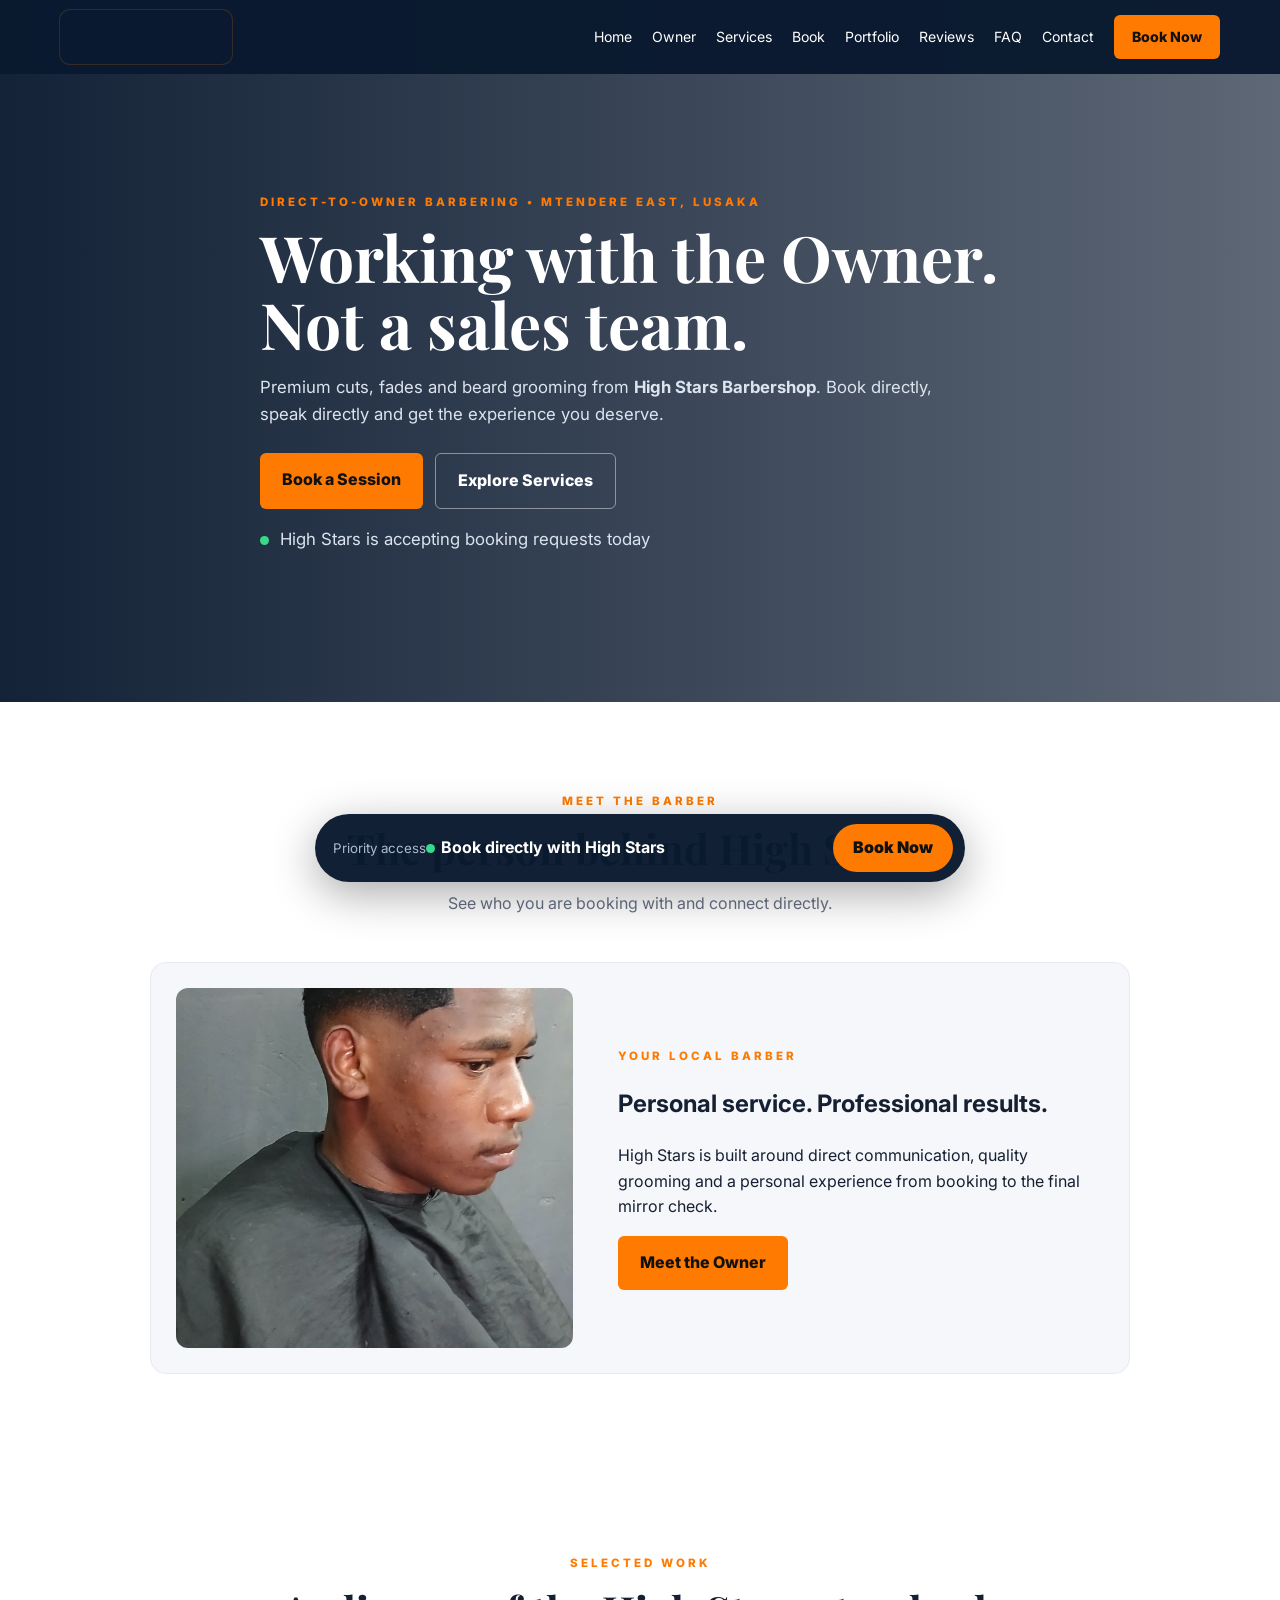
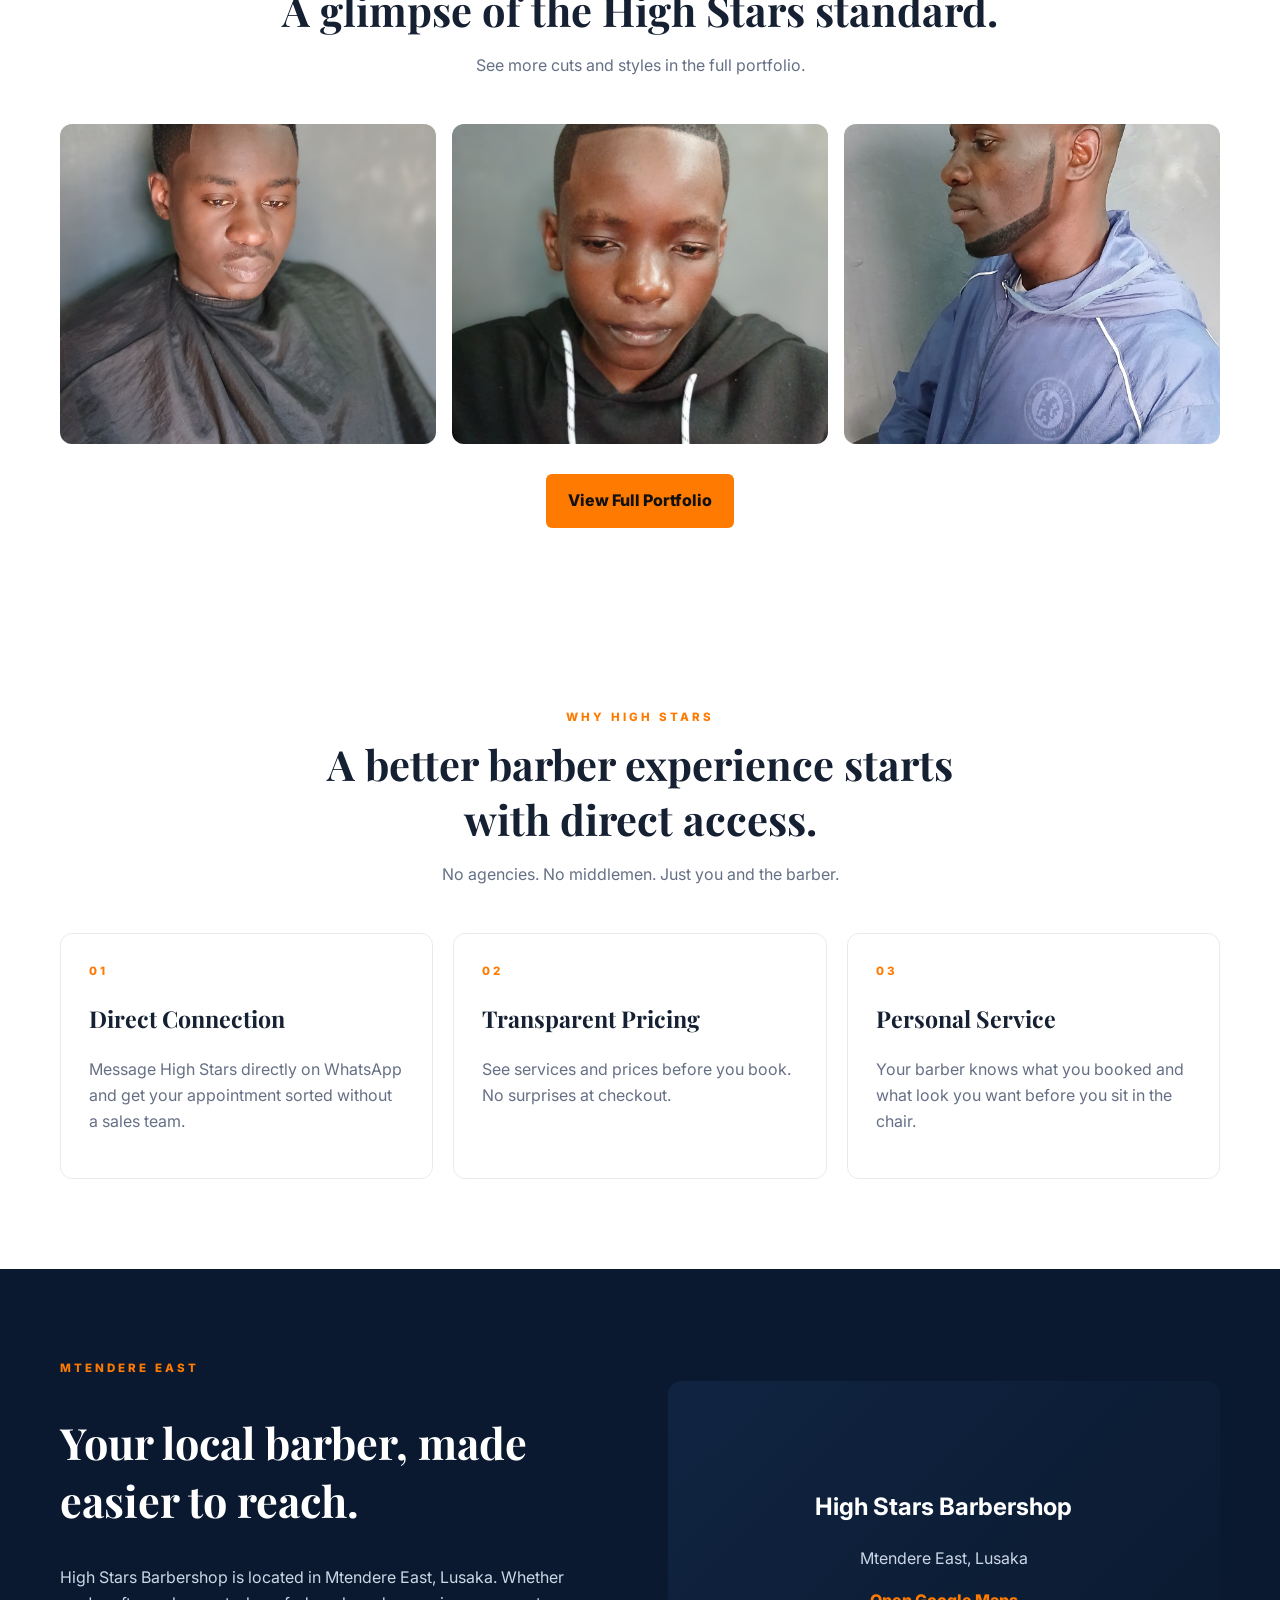
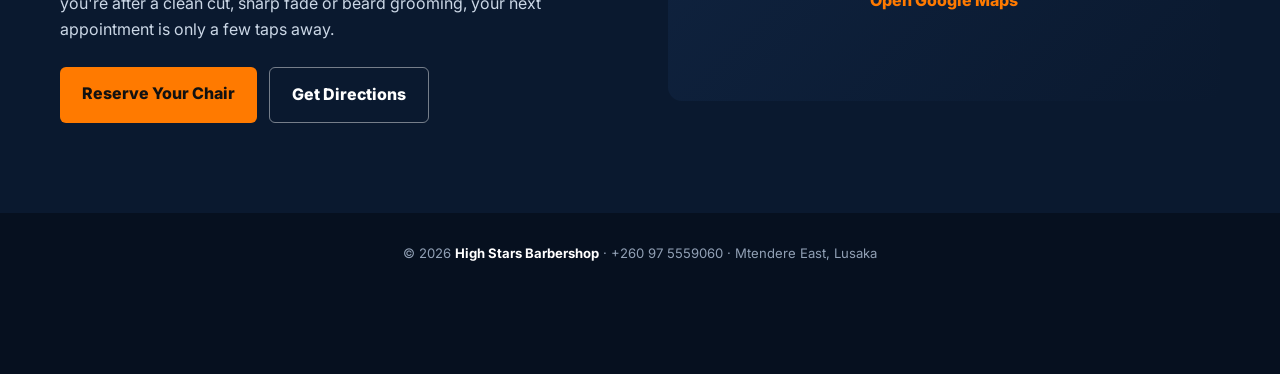
==== index.html @ 6a4a8a3d "Use supplied barber images across home page and remove emojis" ====
<!doctype html><html lang='en'><head><meta charset='utf-8'><meta name='viewport' content='width=device-width,initial-scale=1'><meta name='description' content='High Stars Barbershop in Mtendere East, Lusaka. Direct barber booking.'><title>High Stars Barbershop | Lusaka</title><link rel='stylesheet' href='styles.css'><link href='https://fonts.googleapis.com/css2?family=Inter:wght@400;500;700;800&family=Playfair+Display:wght@600;700&display=swap' rel='stylesheet'></head><body><header class='header'><div class='container nav'><a class='logo' href='index.html'>HIGH STARS <span>BARBERSHOP</span></a><nav class='links' id='nav'><a href='index.html'>Home</a><a href='about.html'>Owner</a><a href='services.html'>Services</a><a href='booking.html'>Book</a><a href='portfolio.html'>Portfolio</a><a href='reviews.html'>Reviews</a><a href='faq.html'>FAQ</a><a href='contact.html'>Contact</a><a class='navbook' href='booking.html'>Book Now</a></nav><button class='menu' type='button' aria-label='Open menu' onclick='nav.classList.toggle("open")'>MENU</button></div></header><main><section class='hero'><div class='container page-title'><div class='eyebrow'>Direct-to-owner barbering • Mtendere East, Lusaka</div><h1>Working with the Owner. Not a sales team.</h1><p>Premium cuts, fades and beard grooming from <strong>High Stars Barbershop</strong>. Book directly, speak directly and get the experience you deserve.</p><div class='actions'><a class='btn primary' href='booking.html'>Book a Session</a><a class='btn secondary' href='services.html'>Explore Services</a></div><p><i class='dot'></i> High Stars is accepting booking requests today</p></div></section><section class='section'><div class='container'><div class='section-head'><div class='eyebrow'>Meet the barber</div><h2>The person behind High Stars.</h2><p>See who you are booking with and connect directly.</p></div><div class='owner-card'><img src='IMG-20260826-WA0076.jpg' alt='High Stars Barbershop work' loading='lazy'><div><div class='eyebrow'>Your local barber</div><h2>Personal service. Professional results.</h2><p>High Stars is built around direct communication, quality grooming and a personal experience from booking to the final mirror check.</p><a class='btn primary' href='about.html'>Meet the Owner</a></div></div></div></section><section class='section'><div class='container'><div class='section-head'><div class='eyebrow'>Selected work</div><h2>A glimpse of the High Stars standard.</h2><p>See more cuts and styles in the full portfolio.</p></div><div class='gallery home-gallery'><div class='work'><img src='IMG-20260826-WA0080.jpg' alt='High Stars portfolio work' loading='lazy'></div><div class='work'><img src='IMG-20260826-WA0082.jpg' alt='High Stars portfolio work' loading='lazy'></div><div class='work'><img src='IMG-20260826-WA0086.jpg' alt='High Stars portfolio work' loading='lazy'></div></div><div style='text-align:center;margin-top:30px'><a class='btn primary' href='portfolio.html'>View Full Portfolio</a></div></div></section><section class='section'><div class='container'><div class='section-head'><div class='eyebrow'>Why High Stars</div><h2>A better barber experience starts with direct access.</h2><p>No agencies. No middlemen. Just you and the barber.</p></div><div class='grid3'><div class='card'><div class='eyebrow'>01</div><h3>Direct Connection</h3><p>Message High Stars directly on WhatsApp and get your appointment sorted without a sales team.</p></div><div class='card'><div class='eyebrow'>02</div><h3>Transparent Pricing</h3><p>See services and prices before you book. No surprises at checkout.</p></div><div class='card'><div class='eyebrow'>03</div><h3>Personal Service</h3><p>Your barber knows what you booked and what look you want before you sit in the chair.</p></div></div></div></section><section class='section dark'><div class='container split'><div><div class='eyebrow'>Mtendere East</div><h2 style="font:700 2.7rem 'Playfair Display',serif">Your local barber, made easier to reach.</h2><p>High Stars Barbershop is located in Mtendere East, Lusaka. Whether you're after a clean cut, sharp fade or beard grooming, your next appointment is only a few taps away.</p><div class='actions'><a class='btn primary' href='booking.html'>Reserve Your Chair</a><a class='btn secondary' href='contact.html'>Get Directions</a></div></div><div class='map'><div><h2>High Stars Barbershop</h2><p>Mtendere East, Lusaka</p><a href='https://maps.app.goo.gl/SeEXaBrpFjFjYUsZ6' target='_blank'>Open Google Maps</a></div></div></div></section></main><footer class='footer'><div class='container'>© 2026 <strong>High Stars Barbershop</strong> · +260 97 5559060 · Mtendere East, Lusaka</div></footer><div class='floating'><div><small>Priority access</small><strong><i class='dot'></i>Book directly with High Stars</strong></div><a class='booknow' href='booking.html'>Book Now</a></div></body></html>
---- styles.css ----
:root{--navy:#0A192F;--navy2:#102441;--orange:#FF7A00;--white:#fff;--soft:#f5f7fa;--text:#162033;--muted:#667085;--line:#e7ebf0}*{box-sizing:border-box}html{scroll-behavior:smooth}body{margin:0;font-family:Inter,Arial,sans-serif;color:var(--text);line-height:1.6;background:#fff}a{text-decoration:none;color:inherit}.container{width:min(1160px,92%);margin:auto}.header{position:fixed;z-index:50;top:0;left:0;right:0;background:rgba(10,25,47,.97);color:#fff}.nav{height:74px;display:flex;align-items:center;justify-content:space-between}.logo{display:block;width:172px;height:54px;font-size:0;line-height:0;letter-spacing:0;background-image:url('https://i.postimg.cc/m1Ttw81L/FB-IMG-1787695279866.jpg');background-repeat:no-repeat;background-position:center;background-size:contain;border-radius:10px;overflow:hidden;filter:saturate(.9) contrast(1.05);box-shadow:0 0 0 1px rgba(255,122,0,.18);transition:.2s}.logo:hover{transform:scale(1.03);box-shadow:0 0 0 1px rgba(255,122,0,.55),0 5px 20px rgba(255,122,0,.12)}.logo span,.eyebrow{color:var(--orange)}.links{display:flex;align-items:center;gap:20px;font-size:.88rem}.links a:hover{color:var(--orange)}.navbook,.primary{background:var(--orange);color:#111;padding:11px 18px;border-radius:6px;font-weight:800}.menu{display:none;background:none;border:0;color:#fff;font:700 .78rem Inter,Arial,sans-serif;letter-spacing:1px;cursor:pointer}.hero{min-height:78vh;padding:130px 0 70px;color:#fff;background:linear-gradient(90deg,rgba(10,25,47,.96),rgba(10,25,47,.66)),url('https://images.unsplash.com/photo-1503951914875-452162b0f3f1?auto=format&fit=crop&w=1900&q=85') center/cover;display:flex;align-items:center}.hero h1{font:700 clamp(2.8rem,6vw,5rem)/1 'Playfair Display',serif;max-width:760px;margin:10px 0}.hero p{max-width:680px;color:#dce4ef;font-size:1.05rem}.eyebrow{text-transform:uppercase;letter-spacing:3px;font-size:.72rem;font-weight:800}.actions{display:flex;gap:12px;flex-wrap:wrap;margin-top:25px}.btn{padding:14px 22px;border-radius:6px;font-weight:800;display:inline-block}.secondary{border:1px solid #ffffff70;color:#fff}.page-title{max-width:760px}.page-title h1{font:700 clamp(2.7rem,5vw,4.5rem)/1.05 'Playfair Display',serif;margin:12px 0}.page-title p{color:#dce4ef;font-size:1.05rem}.hero.compact{min-height:50vh}.section{padding:90px 0}.section-head{text-align:center;max-width:720px;margin:0 auto 45px}.section-head h2{font:700 2.6rem 'Playfair Display',serif;margin:10px 0}.section-head p,.muted{color:var(--muted)}.grid3{display:grid;grid-template-columns:repeat(3,1fr);gap:20px}.card{padding:28px;border:1px solid var(--line);border-radius:12px;background:#fff;transition:.2s}.card:hover{transform:translateY(-5px);box-shadow:0 18px 40px #0a192f12}.card h3{font:700 1.45rem 'Playfair Display',serif}.card p{color:var(--muted)}.price{font-weight:900;font-size:1.2rem}.bookthis{display:inline-block;background:var(--navy);color:#fff;padding:10px 14px;border-radius:5px;font-size:.8rem;font-weight:800}.dark{background:var(--navy);color:#fff}.split{display:grid;grid-template-columns:1fr 1fr;gap:55px;align-items:center}.photo{min-height:420px;border-radius:16px;background:url('https://images.unsplash.com/photo-1585747860715-2ba37e788b70?auto=format&fit=crop&w=900&q=85') center/cover;overflow:hidden}.photo.supplied-owner-photo{background:none;display:flex;align-items:stretch}.photo.supplied-owner-photo img{width:100%;height:100%;min-height:420px;object-fit:cover;border-radius:16px;display:block}.owner-card,.portfolio-feature{display:grid;grid-template-columns:.9fr 1.1fr;gap:45px;align-items:center;max-width:980px;margin:auto}.owner-card{padding:25px;background:var(--soft);border-radius:16px;border:1px solid var(--line)}.owner-card img{width:100%;height:360px;object-fit:cover;border-radius:12px;display:block}.portfolio-feature{margin-bottom:45px;padding:25px;background:var(--soft);border-radius:16px;border:1px solid var(--line)}.portfolio-feature img{width:100%;height:300px;object-fit:cover;border-radius:12px;display:block}.dark p{color:#cbd7e6}.checks{list-style:none;padding:0}.checks li{margin:12px 0}.checks li:before{content:'✓';color:var(--orange);font-weight:900;margin-right:10px}.gallery{display:grid;grid-template-columns:repeat(3,1fr);gap:16px}.work{height:320px;border-radius:12px;overflow:hidden;background:#eef1f5}.work img{width:100%;height:100%;object-fit:cover;display:block;transition:transform .35s ease}.work:hover img{transform:scale(1.04)}.reviews{display:grid;grid-template-columns:repeat(3,1fr);gap:18px}.review{padding:25px;border:1px solid var(--line);border-radius:12px}.stars{color:var(--orange);letter-spacing:3px}.faq{background:var(--soft)}details{background:#fff;border:1px solid var(--line);border-radius:8px;padding:18px 20px;margin:10px 0}summary{cursor:pointer;font-weight:700}details p{color:var(--muted)}.contact-grid{display:grid;grid-template-columns:1fr 1fr;gap:40px}.map{min-height:320px;border-radius:14px;background:linear-gradient(135deg,#102441,#0A192F);display:flex;align-items:center;justify-content:center;text-align:center;color:#fff;padding:30px}.map a{color:var(--orange);font-weight:800}.wa{display:inline-block;background:#18a957;color:#fff;padding:13px 20px;border-radius:6px;font-weight:800}.footer{background:#06101f;color:#91a0b5;text-align:center;padding:30px 0 110px;font-size:.82rem}.footer strong{color:#fff}.floating{position:fixed;z-index:60;bottom:18px;left:50%;transform:translateX(-50%);width:min(650px,92%);background:#0a192ff7;color:#fff;border-radius:50px;padding:10px 12px 10px 18px;display:flex;align-items:center;justify-content:space-between;box-shadow:0 12px 45px #0005}.floating small{color:#aebbd0}.floating .booknow{background:var(--orange);color:#111;padding:11px 20px;border-radius:30px;font-weight:900}.dot{width:9px;height:9px;border-radius:50%;background:#39d98a;display:inline-block;margin-right:6px}@media(max-width:800px){.links{display:none;position:absolute;top:74px;left:0;right:0;background:var(--navy);padding:20px;flex-direction:column}.links.open{display:flex}.menu{display:block}.logo{width:148px;height:50px}.grid3,.reviews,.gallery,.split,.contact-grid,.owner-card,.portfolio-feature{grid-template-columns:1fr}.hero{padding-top:115px}.section{padding:70px 0}.photo{min-height:320px}.photo.supplied-owner-photo img{min-height:320px}.owner-card img{height:300px}.portfolio-feature img{height:280px}.floating{border-radius:14px}.floating small{display:none}}
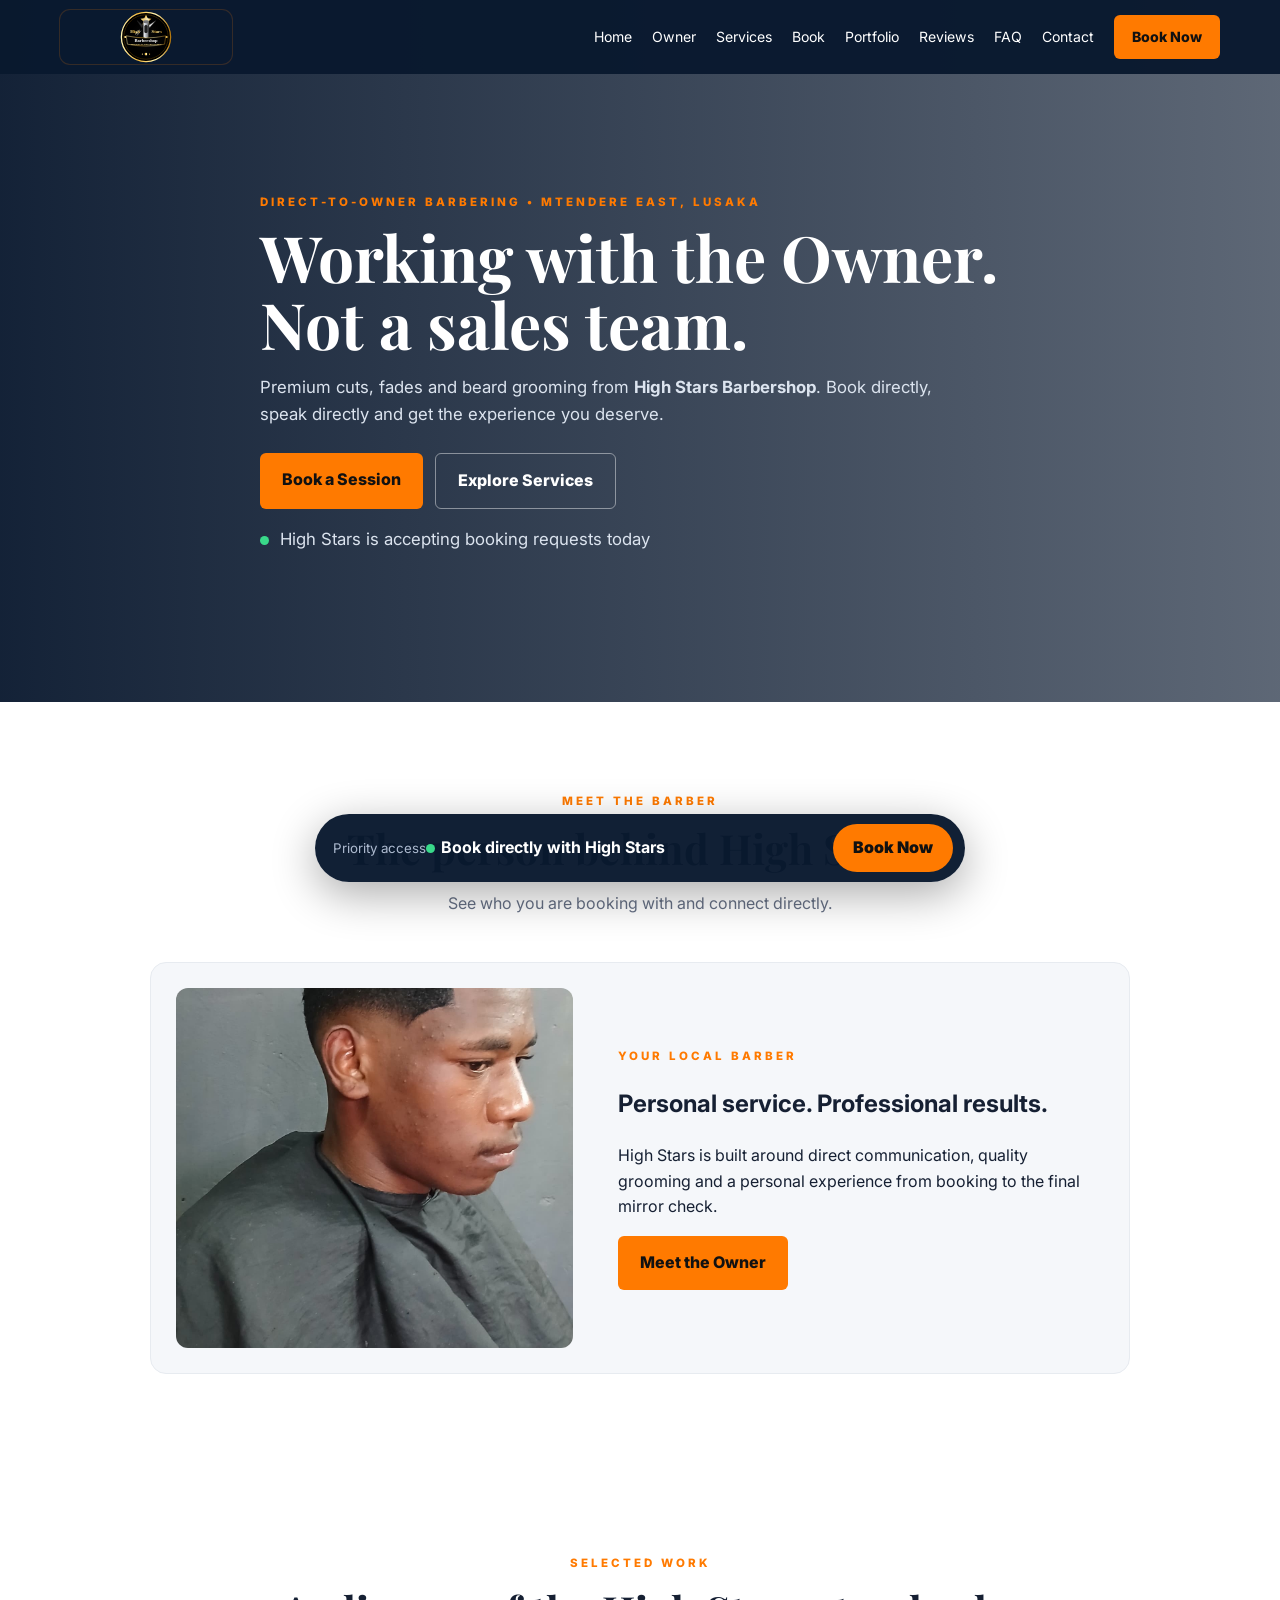
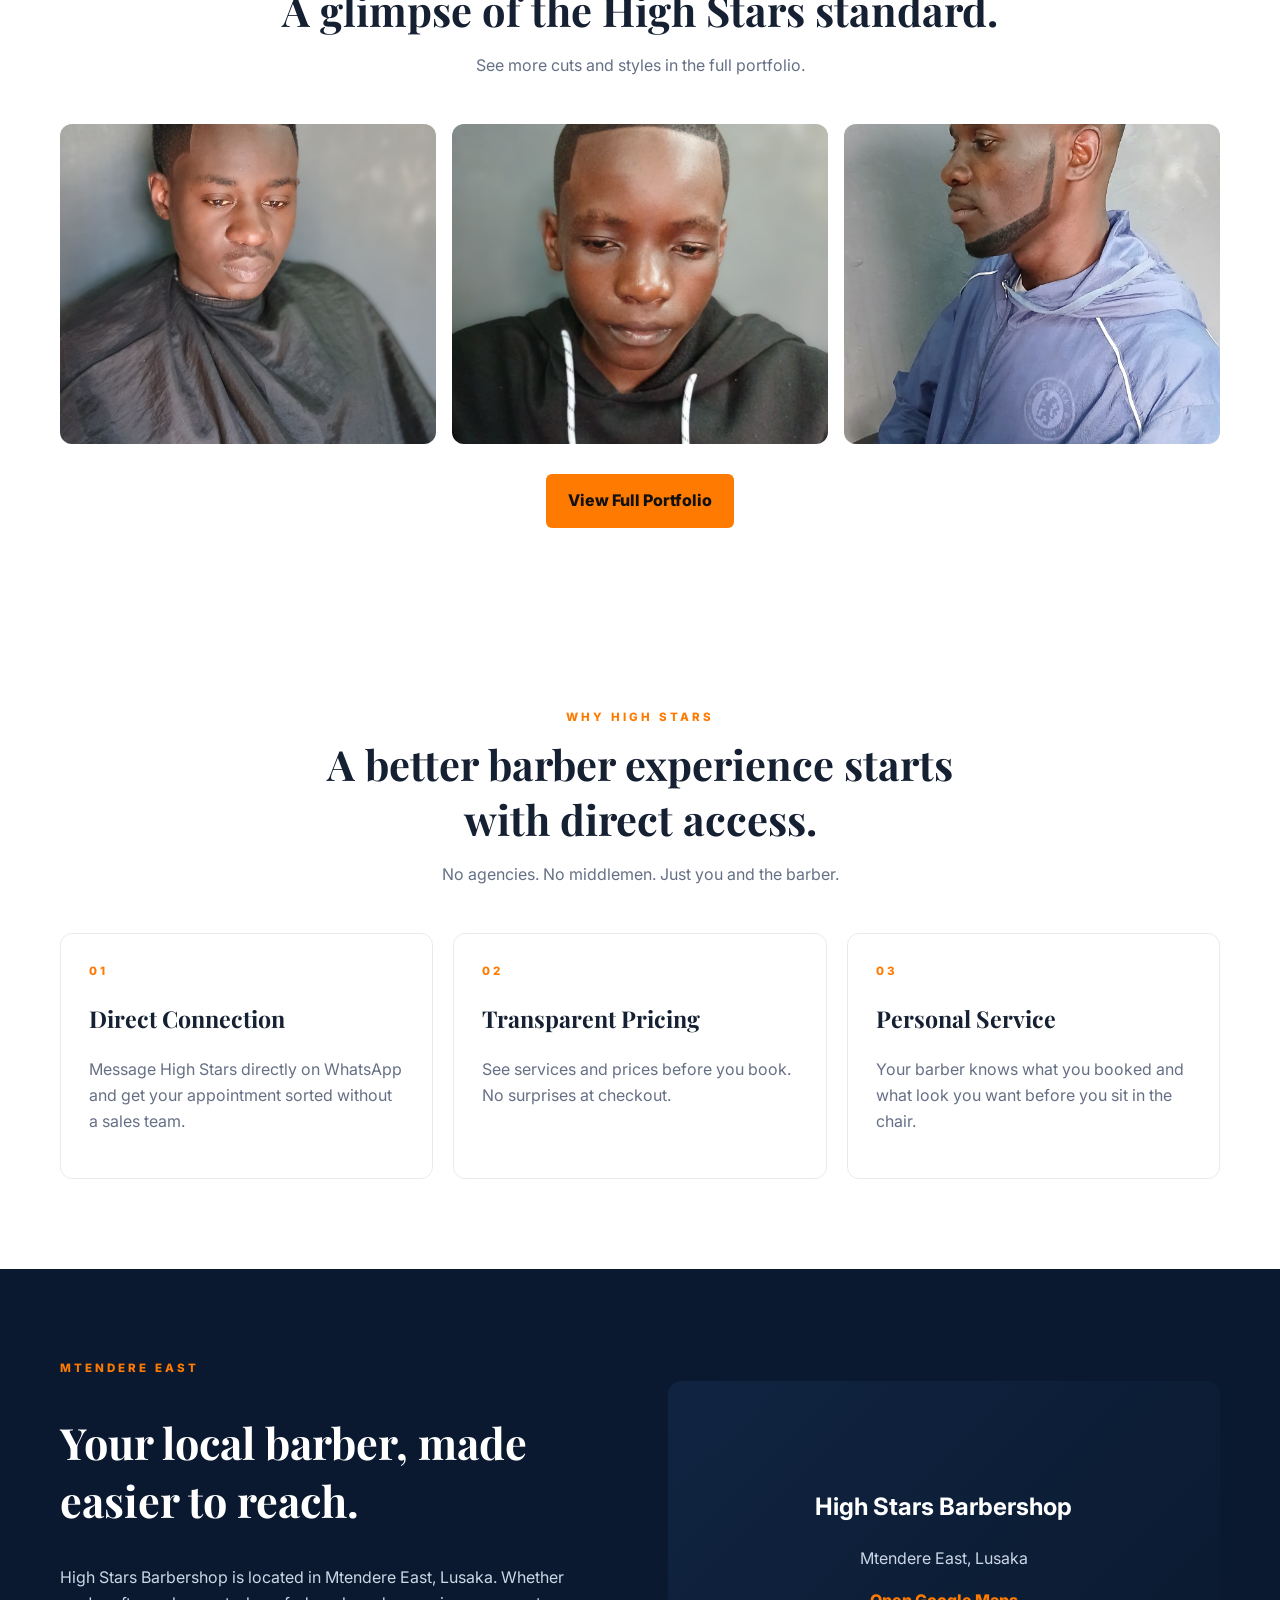
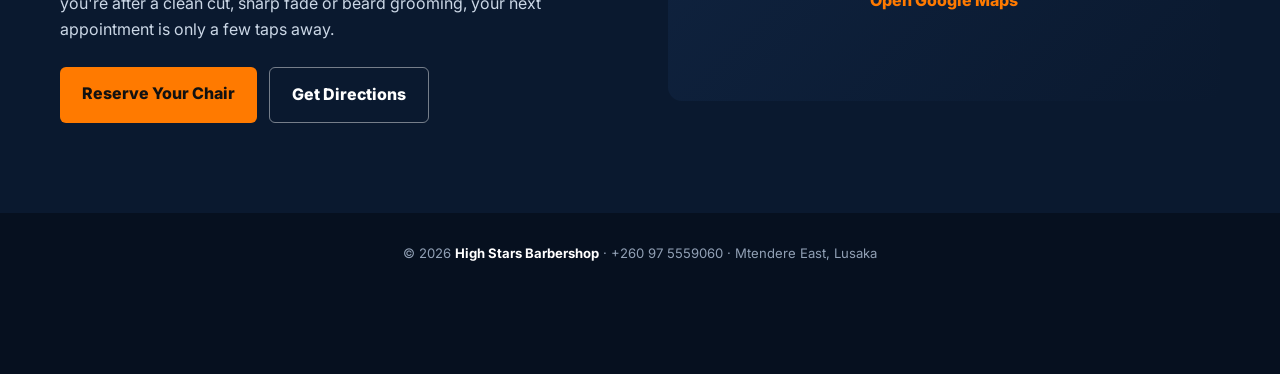
==== commit dfd8a9e8: "Use new High Stars logo and favicon on home page" ====
--- a/index.html
+++ b/index.html
@@ -1 +1 @@
-<!doctype html><html lang='en'><head><meta charset='utf-8'><meta name='viewport' content='width=device-width,initial-scale=1'><meta name='description' content='High Stars Barbershop in Mtendere East, Lusaka. Direct barber booking.'><title>High Stars Barbershop | Lusaka</title><link rel='stylesheet' href='styles.css'><link href='https://fonts.googleapis.com/css2?family=Inter:wght@400;500;700;800&family=Playfair+Display:wght@600;700&display=swap' rel='stylesheet'></head><body><header class='header'><div class='container nav'><a class='logo' href='index.html'>HIGH STARS <span>BARBERSHOP</span></a><nav class='links' id='nav'><a href='index.html'>Home</a><a href='about.html'>Owner</a><a href='services.html'>Services</a><a href='booking.html'>Book</a><a href='portfolio.html'>Portfolio</a><a href='reviews.html'>Reviews</a><a href='faq.html'>FAQ</a><a href='contact.html'>Contact</a><a class='navbook' href='booking.html'>Book Now</a></nav><button class='menu' type='button' aria-label='Open menu' onclick='nav.classList.toggle("open")'>MENU</button></div></header><main><section class='hero'><div class='container page-title'><div class='eyebrow'>Direct-to-owner barbering • Mtendere East, Lusaka</div><h1>Working with the Owner. Not a sales team.</h1><p>Premium cuts, fades and beard grooming from <strong>High Stars Barbershop</strong>. Book directly, speak directly and get the experience you deserve.</p><div class='actions'><a class='btn primary' href='booking.html'>Book a Session</a><a class='btn secondary' href='services.html'>Explore Services</a></div><p><i class='dot'></i> High Stars is accepting booking requests today</p></div></section><section class='section'><div class='container'><div class='section-head'><div class='eyebrow'>Meet the barber</div><h2>The person behind High Stars.</h2><p>See who you are booking with and connect directly.</p></div><div class='owner-card'><img src='IMG-20260826-WA0076.jpg' alt='High Stars Barbershop work' loading='lazy'><div><div class='eyebrow'>Your local barber</div><h2>Personal service. Professional results.</h2><p>High Stars is built around direct communication, quality grooming and a personal experience from booking to the final mirror check.</p><a class='btn primary' href='about.html'>Meet the Owner</a></div></div></div></section><section class='section'><div class='container'><div class='section-head'><div class='eyebrow'>Selected work</div><h2>A glimpse of the High Stars standard.</h2><p>See more cuts and styles in the full portfolio.</p></div><div class='gallery home-gallery'><div class='work'><img src='IMG-20260826-WA0080.jpg' alt='High Stars portfolio work' loading='lazy'></div><div class='work'><img src='IMG-20260826-WA0082.jpg' alt='High Stars portfolio work' loading='lazy'></div><div class='work'><img src='IMG-20260826-WA0086.jpg' alt='High Stars portfolio work' loading='lazy'></div></div><div style='text-align:center;margin-top:30px'><a class='btn primary' href='portfolio.html'>View Full Portfolio</a></div></div></section><section class='section'><div class='container'><div class='section-head'><div class='eyebrow'>Why High Stars</div><h2>A better barber experience starts with direct access.</h2><p>No agencies. No middlemen. Just you and the barber.</p></div><div class='grid3'><div class='card'><div class='eyebrow'>01</div><h3>Direct Connection</h3><p>Message High Stars directly on WhatsApp and get your appointment sorted without a sales team.</p></div><div class='card'><div class='eyebrow'>02</div><h3>Transparent Pricing</h3><p>See services and prices before you book. No surprises at checkout.</p></div><div class='card'><div class='eyebrow'>03</div><h3>Personal Service</h3><p>Your barber knows what you booked and what look you want before you sit in the chair.</p></div></div></div></section><section class='section dark'><div class='container split'><div><div class='eyebrow'>Mtendere East</div><h2 style="font:700 2.7rem 'Playfair Display',serif">Your local barber, made easier to reach.</h2><p>High Stars Barbershop is located in Mtendere East, Lusaka. Whether you're after a clean cut, sharp fade or beard grooming, your next appointment is only a few taps away.</p><div class='actions'><a class='btn primary' href='booking.html'>Reserve Your Chair</a><a class='btn secondary' href='contact.html'>Get Directions</a></div></div><div class='map'><div><h2>High Stars Barbershop</h2><p>Mtendere East, Lusaka</p><a href='https://maps.app.goo.gl/SeEXaBrpFjFjYUsZ6' target='_blank'>Open Google Maps</a></div></div></div></section></main><footer class='footer'><div class='container'>© 2026 <strong>High Stars Barbershop</strong> · +260 97 5559060 · Mtendere East, Lusaka</div></footer><div class='floating'><div><small>Priority access</small><strong><i class='dot'></i>Book directly with High Stars</strong></div><a class='booknow' href='booking.html'>Book Now</a></div></body></html>+<!doctype html><html lang='en'><head><meta charset='utf-8'><meta name='viewport' content='width=device-width,initial-scale=1'><meta name='description' content='High Stars Barbershop in Mtendere East, Lusaka. Direct barber booking.'><link rel='icon' type='image/svg+xml' href='high-stars-logo.svg'><title>High Stars Barbershop | Lusaka</title><link rel='stylesheet' href='styles.css'><link href='https://fonts.googleapis.com/css2?family=Inter:wght@400;500;700;800&family=Playfair+Display:wght@600;700&display=swap' rel='stylesheet'></head><body><header class='header'><div class='container nav'><a class='logo' href='index.html' aria-label='High Stars Barbershop home'></a><nav class='links' id='nav'><a href='index.html'>Home</a><a href='about.html'>Owner</a><a href='services.html'>Services</a><a href='booking.html'>Book</a><a href='portfolio.html'>Portfolio</a><a href='reviews.html'>Reviews</a><a href='faq.html'>FAQ</a><a href='contact.html'>Contact</a><a class='navbook' href='booking.html'>Book Now</a></nav><button class='menu' type='button' aria-label='Open menu' onclick='nav.classList.toggle("open")'>MENU</button></div></header><main><section class='hero'><div class='container page-title'><div class='eyebrow'>Direct-to-owner barbering • Mtendere East, Lusaka</div><h1>Working with the Owner. Not a sales team.</h1><p>Premium cuts, fades and beard grooming from <strong>High Stars Barbershop</strong>. Book directly, speak directly and get the experience you deserve.</p><div class='actions'><a class='btn primary' href='booking.html'>Book a Session</a><a class='btn secondary' href='services.html'>Explore Services</a></div><p><i class='dot'></i> High Stars is accepting booking requests today</p></div></section><section class='section'><div class='container'><div class='section-head'><div class='eyebrow'>Meet the barber</div><h2>The person behind High Stars.</h2><p>See who you are booking with and connect directly.</p></div><div class='owner-card'><img src='IMG-20260826-WA0076.jpg' alt='High Stars Barbershop work' loading='lazy'><div><div class='eyebrow'>Your local barber</div><h2>Personal service. Professional results.</h2><p>High Stars is built around direct communication, quality grooming and a personal experience from booking to the final mirror check.</p><a class='btn primary' href='about.html'>Meet the Owner</a></div></div></div></section><section class='section'><div class='container'><div class='section-head'><div class='eyebrow'>Selected work</div><h2>A glimpse of the High Stars standard.</h2><p>See more cuts and styles in the full portfolio.</p></div><div class='gallery home-gallery'><div class='work'><img src='IMG-20260826-WA0080.jpg' alt='High Stars portfolio work' loading='lazy'></div><div class='work'><img src='IMG-20260826-WA0082.jpg' alt='High Stars portfolio work' loading='lazy'></div><div class='work'><img src='IMG-20260826-WA0086.jpg' alt='High Stars portfolio work' loading='lazy'></div></div><div style='text-align:center;margin-top:30px'><a class='btn primary' href='portfolio.html'>View Full Portfolio</a></div></div></section><section class='section'><div class='container'><div class='section-head'><div class='eyebrow'>Why High Stars</div><h2>A better barber experience starts with direct access.</h2><p>No agencies. No middlemen. Just you and the barber.</p></div><div class='grid3'><div class='card'><div class='eyebrow'>01</div><h3>Direct Connection</h3><p>Message High Stars directly on WhatsApp and get your appointment sorted without a sales team.</p></div><div class='card'><div class='eyebrow'>02</div><h3>Transparent Pricing</h3><p>See services and prices before you book. No surprises at checkout.</p></div><div class='card'><div class='eyebrow'>03</div><h3>Personal Service</h3><p>Your barber knows what you booked and what look you want before you sit in the chair.</p></div></div></div></section><section class='section dark'><div class='container split'><div><div class='eyebrow'>Mtendere East</div><h2 style="font:700 2.7rem 'Playfair Display',serif">Your local barber, made easier to reach.</h2><p>High Stars Barbershop is located in Mtendere East, Lusaka. Whether you're after a clean cut, sharp fade or beard grooming, your next appointment is only a few taps away.</p><div class='actions'><a class='btn primary' href='booking.html'>Reserve Your Chair</a><a class='btn secondary' href='contact.html'>Get Directions</a></div></div><div class='map'><div><h2>High Stars Barbershop</h2><p>Mtendere East, Lusaka</p><a href='https://maps.app.goo.gl/SeEXaBrpFjFjYUsZ6' target='_blank'>Open Google Maps</a></div></div></div></section></main><footer class='footer'><div class='container'>© 2026 <strong>High Stars Barbershop</strong> · +260 97 5559060 · Mtendere East, Lusaka</div></footer><div class='floating'><div><small>Priority access</small><strong><i class='dot'></i>Book directly with High Stars</strong></div><a class='booknow' href='booking.html'>Book Now</a></div></body></html>
--- a/styles.css
+++ b/styles.css
@@ -1 +1 @@
-:root{--navy:#0A192F;--navy2:#102441;--orange:#FF7A00;--white:#fff;--soft:#f5f7fa;--text:#162033;--muted:#667085;--line:#e7ebf0}*{box-sizing:border-box}html{scroll-behavior:smooth}body{margin:0;font-family:Inter,Arial,sans-serif;color:var(--text);line-height:1.6;background:#fff}a{text-decoration:none;color:inherit}.container{width:min(1160px,92%);margin:auto}.header{position:fixed;z-index:50;top:0;left:0;right:0;background:rgba(10,25,47,.97);color:#fff}.nav{height:74px;display:flex;align-items:center;justify-content:space-between}.logo{display:block;width:172px;height:54px;font-size:0;line-height:0;letter-spacing:0;background-image:url('https://i.postimg.cc/m1Ttw81L/FB-IMG-1787695279866.jpg');background-repeat:no-repeat;background-position:center;background-size:contain;border-radius:10px;overflow:hidden;filter:saturate(.9) contrast(1.05);box-shadow:0 0 0 1px rgba(255,122,0,.18);transition:.2s}.logo:hover{transform:scale(1.03);box-shadow:0 0 0 1px rgba(255,122,0,.55),0 5px 20px rgba(255,122,0,.12)}.logo span,.eyebrow{color:var(--orange)}.links{display:flex;align-items:center;gap:20px;font-size:.88rem}.links a:hover{color:var(--orange)}.navbook,.primary{background:var(--orange);color:#111;padding:11px 18px;border-radius:6px;font-weight:800}.menu{display:none;background:none;border:0;color:#fff;font:700 .78rem Inter,Arial,sans-serif;letter-spacing:1px;cursor:pointer}.hero{min-height:78vh;padding:130px 0 70px;color:#fff;background:linear-gradient(90deg,rgba(10,25,47,.96),rgba(10,25,47,.66)),url('https://images.unsplash.com/photo-1503951914875-452162b0f3f1?auto=format&fit=crop&w=1900&q=85') center/cover;display:flex;align-items:center}.hero h1{font:700 clamp(2.8rem,6vw,5rem)/1 'Playfair Display',serif;max-width:760px;margin:10px 0}.hero p{max-width:680px;color:#dce4ef;font-size:1.05rem}.eyebrow{text-transform:uppercase;letter-spacing:3px;font-size:.72rem;font-weight:800}.actions{display:flex;gap:12px;flex-wrap:wrap;margin-top:25px}.btn{padding:14px 22px;border-radius:6px;font-weight:800;display:inline-block}.secondary{border:1px solid #ffffff70;color:#fff}.page-title{max-width:760px}.page-title h1{font:700 clamp(2.7rem,5vw,4.5rem)/1.05 'Playfair Display',serif;margin:12px 0}.page-title p{color:#dce4ef;font-size:1.05rem}.hero.compact{min-height:50vh}.section{padding:90px 0}.section-head{text-align:center;max-width:720px;margin:0 auto 45px}.section-head h2{font:700 2.6rem 'Playfair Display',serif;margin:10px 0}.section-head p,.muted{color:var(--muted)}.grid3{display:grid;grid-template-columns:repeat(3,1fr);gap:20px}.card{padding:28px;border:1px solid var(--line);border-radius:12px;background:#fff;transition:.2s}.card:hover{transform:translateY(-5px);box-shadow:0 18px 40px #0a192f12}.card h3{font:700 1.45rem 'Playfair Display',serif}.card p{color:var(--muted)}.price{font-weight:900;font-size:1.2rem}.bookthis{display:inline-block;background:var(--navy);color:#fff;padding:10px 14px;border-radius:5px;font-size:.8rem;font-weight:800}.dark{background:var(--navy);color:#fff}.split{display:grid;grid-template-columns:1fr 1fr;gap:55px;align-items:center}.photo{min-height:420px;border-radius:16px;background:url('https://images.unsplash.com/photo-1585747860715-2ba37e788b70?auto=format&fit=crop&w=900&q=85') center/cover;overflow:hidden}.photo.supplied-owner-photo{background:none;display:flex;align-items:stretch}.photo.supplied-owner-photo img{width:100%;height:100%;min-height:420px;object-fit:cover;border-radius:16px;display:block}.owner-card,.portfolio-feature{display:grid;grid-template-columns:.9fr 1.1fr;gap:45px;align-items:center;max-width:980px;margin:auto}.owner-card{padding:25px;background:var(--soft);border-radius:16px;border:1px solid var(--line)}.owner-card img{width:100%;height:360px;object-fit:cover;border-radius:12px;display:block}.portfolio-feature{margin-bottom:45px;padding:25px;background:var(--soft);border-radius:16px;border:1px solid var(--line)}.portfolio-feature img{width:100%;height:300px;object-fit:cover;border-radius:12px;display:block}.dark p{color:#cbd7e6}.checks{list-style:none;padding:0}.checks li{margin:12px 0}.checks li:before{content:'✓';color:var(--orange);font-weight:900;margin-right:10px}.gallery{display:grid;grid-template-columns:repeat(3,1fr);gap:16px}.work{height:320px;border-radius:12px;overflow:hidden;background:#eef1f5}.work img{width:100%;height:100%;object-fit:cover;display:block;transition:transform .35s ease}.work:hover img{transform:scale(1.04)}.reviews{display:grid;grid-template-columns:repeat(3,1fr);gap:18px}.review{padding:25px;border:1px solid var(--line);border-radius:12px}.stars{color:var(--orange);letter-spacing:3px}.faq{background:var(--soft)}details{background:#fff;border:1px solid var(--line);border-radius:8px;padding:18px 20px;margin:10px 0}summary{cursor:pointer;font-weight:700}details p{color:var(--muted)}.contact-grid{display:grid;grid-template-columns:1fr 1fr;gap:40px}.map{min-height:320px;border-radius:14px;background:linear-gradient(135deg,#102441,#0A192F);display:flex;align-items:center;justify-content:center;text-align:center;color:#fff;padding:30px}.map a{color:var(--orange);font-weight:800}.wa{display:inline-block;background:#18a957;color:#fff;padding:13px 20px;border-radius:6px;font-weight:800}.footer{background:#06101f;color:#91a0b5;text-align:center;padding:30px 0 110px;font-size:.82rem}.footer strong{color:#fff}.floating{position:fixed;z-index:60;bottom:18px;left:50%;transform:translateX(-50%);width:min(650px,92%);background:#0a192ff7;color:#fff;border-radius:50px;padding:10px 12px 10px 18px;display:flex;align-items:center;justify-content:space-between;box-shadow:0 12px 45px #0005}.floating small{color:#aebbd0}.floating .booknow{background:var(--orange);color:#111;padding:11px 20px;border-radius:30px;font-weight:900}.dot{width:9px;height:9px;border-radius:50%;background:#39d98a;display:inline-block;margin-right:6px}@media(max-width:800px){.links{display:none;position:absolute;top:74px;left:0;right:0;background:var(--navy);padding:20px;flex-direction:column}.links.open{display:flex}.menu{display:block}.logo{width:148px;height:50px}.grid3,.reviews,.gallery,.split,.contact-grid,.owner-card,.portfolio-feature{grid-template-columns:1fr}.hero{padding-top:115px}.section{padding:70px 0}.photo{min-height:320px}.photo.supplied-owner-photo img{min-height:320px}.owner-card img{height:300px}.portfolio-feature img{height:280px}.floating{border-radius:14px}.floating small{display:none}}+:root{--navy:#0A192F;--navy2:#102441;--orange:#FF7A00;--white:#fff;--soft:#f5f7fa;--text:#162033;--muted:#667085;--line:#e7ebf0}*{box-sizing:border-box}html{scroll-behavior:smooth}body{margin:0;font-family:Inter,Arial,sans-serif;color:var(--text);line-height:1.6;background:#fff}a{text-decoration:none;color:inherit}.container{width:min(1160px,92%);margin:auto}.header{position:fixed;z-index:50;top:0;left:0;right:0;background:rgba(10,25,47,.97);color:#fff}.nav{height:74px;display:flex;align-items:center;justify-content:space-between}.logo{display:block;width:172px;height:54px;font-size:0;line-height:0;letter-spacing:0;background-image:url('high-stars-logo.svg');background-repeat:no-repeat;background-position:center;background-size:contain;border-radius:10px;overflow:hidden;filter:saturate(.9) contrast(1.05);box-shadow:0 0 0 1px rgba(255,122,0,.18);transition:.2s}.logo:hover{transform:scale(1.03);box-shadow:0 0 0 1px rgba(255,122,0,.55),0 5px 20px rgba(255,122,0,.12)}.logo span,.eyebrow{color:var(--orange)}.links{display:flex;align-items:center;gap:20px;font-size:.88rem}.links a:hover{color:var(--orange)}.navbook,.primary{background:var(--orange);color:#111;padding:11px 18px;border-radius:6px;font-weight:800}.menu{display:none;background:none;border:0;color:#fff;font:700 .78rem Inter,Arial,sans-serif;letter-spacing:1px;cursor:pointer}.hero{min-height:78vh;padding:130px 0 70px;color:#fff;background:linear-gradient(90deg,rgba(10,25,47,.96),rgba(10,25,47,.66)),url('https://images.unsplash.com/photo-1503951914875-452162b0f3f1?auto=format&fit=crop&w=1900&q=85') center/cover;display:flex;align-items:center}.hero h1{font:700 clamp(2.8rem,6vw,5rem)/1 'Playfair Display',serif;max-width:760px;margin:10px 0}.hero p{max-width:680px;color:#dce4ef;font-size:1.05rem}.eyebrow{text-transform:uppercase;letter-spacing:3px;font-size:.72rem;font-weight:800}.actions{display:flex;gap:12px;flex-wrap:wrap;margin-top:25px}.btn{padding:14px 22px;border-radius:6px;font-weight:800;display:inline-block}.secondary{border:1px solid #ffffff70;color:#fff}.page-title{max-width:760px}.page-title h1{font:700 clamp(2.7rem,5vw,4.5rem)/1.05 'Playfair Display',serif;margin:12px 0}.page-title p{color:#dce4ef;font-size:1.05rem}.hero.compact{min-height:50vh}.section{padding:90px 0}.section-head{text-align:center;max-width:720px;margin:0 auto 45px}.section-head h2{font:700 2.6rem 'Playfair Display',serif;margin:10px 0}.section-head p,.muted{color:var(--muted)}.grid3{display:grid;grid-template-columns:repeat(3,1fr);gap:20px}.card{padding:28px;border:1px solid var(--line);border-radius:12px;background:#fff;transition:.2s}.card:hover{transform:translateY(-5px);box-shadow:0 18px 40px #0a192f12}.card h3{font:700 1.45rem 'Playfair Display',serif}.card p{color:var(--muted)}.price{font-weight:900;font-size:1.2rem}.bookthis{display:inline-block;background:var(--navy);color:#fff;padding:10px 14px;border-radius:5px;font-size:.8rem;font-weight:800}.dark{background:var(--navy);color:#fff}.split{display:grid;grid-template-columns:1fr 1fr;gap:55px;align-items:center}.photo{min-height:420px;border-radius:16px;background:url('https://images.unsplash.com/photo-1585747860715-2ba37e788b70?auto=format&fit=crop&w=900&q=85') center/cover;overflow:hidden}.photo.supplied-owner-photo{background:none;display:flex;align-items:stretch}.photo.supplied-owner-photo img{width:100%;height:100%;min-height:420px;object-fit:cover;border-radius:16px;display:block}.owner-card,.portfolio-feature{display:grid;grid-template-columns:.9fr 1.1fr;gap:45px;align-items:center;max-width:980px;margin:auto}.owner-card{padding:25px;background:var(--soft);border-radius:16px;border:1px solid var(--line)}.owner-card img{width:100%;height:360px;object-fit:cover;border-radius:12px;display:block}.portfolio-feature{margin-bottom:45px;padding:25px;background:var(--soft);border-radius:16px;border:1px solid var(--line)}.portfolio-feature img{width:100%;height:300px;object-fit:cover;border-radius:12px;display:block}.dark p{color:#cbd7e6}.checks{list-style:none;padding:0}.checks li{margin:12px 0}.checks li:before{content:'✓';color:var(--orange);font-weight:900;margin-right:10px}.gallery{display:grid;grid-template-columns:repeat(3,1fr);gap:16px}.work{height:320px;border-radius:12px;overflow:hidden;background:#eef1f5}.work img{width:100%;height:100%;object-fit:cover;display:block;transition:transform .35s ease}.work:hover img{transform:scale(1.04)}.reviews{display:grid;grid-template-columns:repeat(3,1fr);gap:18px}.review{padding:25px;border:1px solid var(--line);border-radius:12px}.stars{color:var(--orange);letter-spacing:3px}.faq{background:var(--soft)}details{background:#fff;border:1px solid var(--line);border-radius:8px;padding:18px 20px;margin:10px 0}summary{cursor:pointer;font-weight:700}details p{color:var(--muted)}.contact-grid{display:grid;grid-template-columns:1fr 1fr;gap:40px}.map{min-height:320px;border-radius:14px;background:linear-gradient(135deg,#102441,#0A192F);display:flex;align-items:center;justify-content:center;text-align:center;color:#fff;padding:30px}.map a{color:var(--orange);font-weight:800}.wa{display:inline-block;background:#18a957;color:#fff;padding:13px 20px;border-radius:6px;font-weight:800}.footer{background:#06101f;color:#91a0b5;text-align:center;padding:30px 0 110px;font-size:.82rem}.footer strong{color:#fff}.floating{position:fixed;z-index:60;bottom:18px;left:50%;transform:translateX(-50%);width:min(650px,92%);background:#0a192ff7;color:#fff;border-radius:50px;padding:10px 12px 10px 18px;display:flex;align-items:center;justify-content:space-between;box-shadow:0 12px 45px #0005}.floating small{color:#aebbd0}.floating .booknow{background:var(--orange);color:#111;padding:11px 20px;border-radius:30px;font-weight:900}.dot{width:9px;height:9px;border-radius:50%;background:#39d98a;display:inline-block;margin-right:6px}@media(max-width:800px){.links{display:none;position:absolute;top:74px;left:0;right:0;background:var(--navy);padding:20px;flex-direction:column}.links.open{display:flex}.menu{display:block}.logo{width:148px;height:50px}.grid3,.reviews,.gallery,.split,.contact-grid,.owner-card,.portfolio-feature{grid-template-columns:1fr}.hero{padding-top:115px}.section{padding:70px 0}.photo{min-height:320px}.photo.supplied-owner-photo img{min-height:320px}.owner-card img{height:300px}.portfolio-feature img{height:280px}.floating{border-radius:14px}.floating small{display:none}}
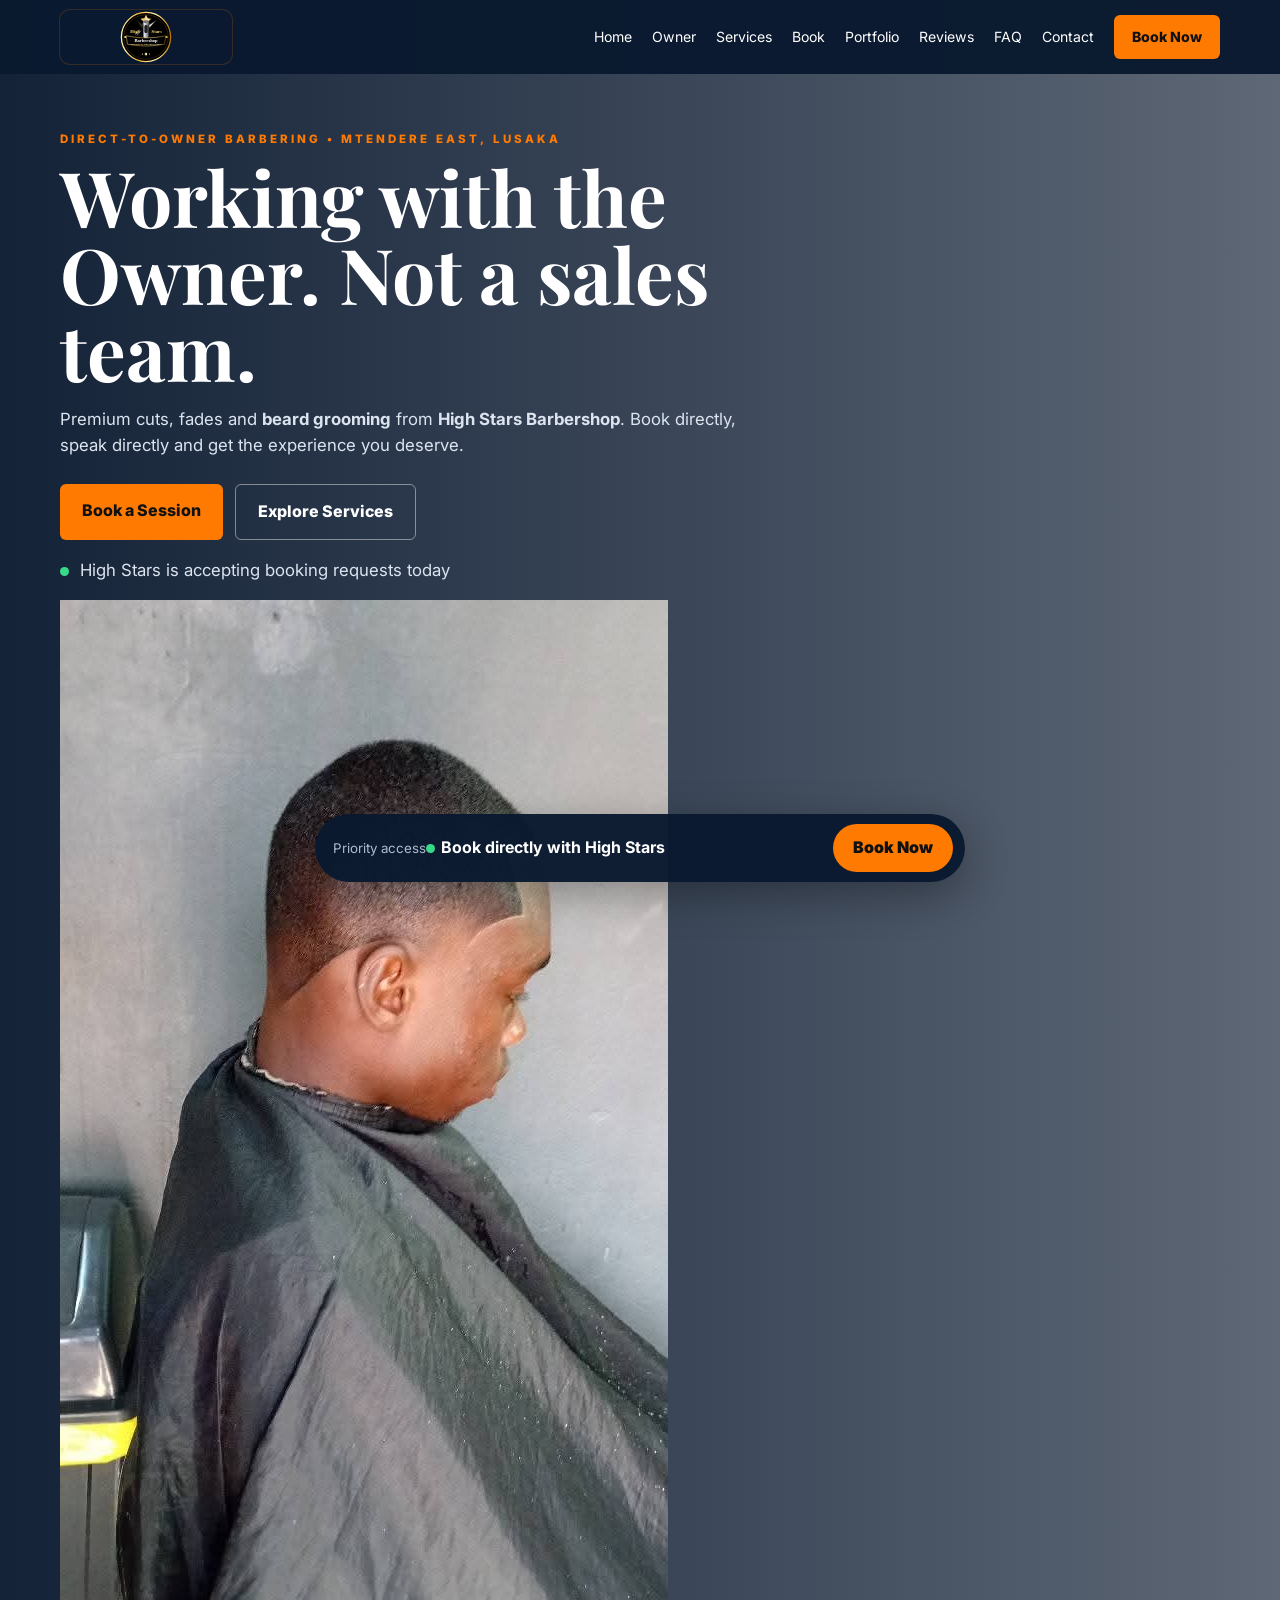
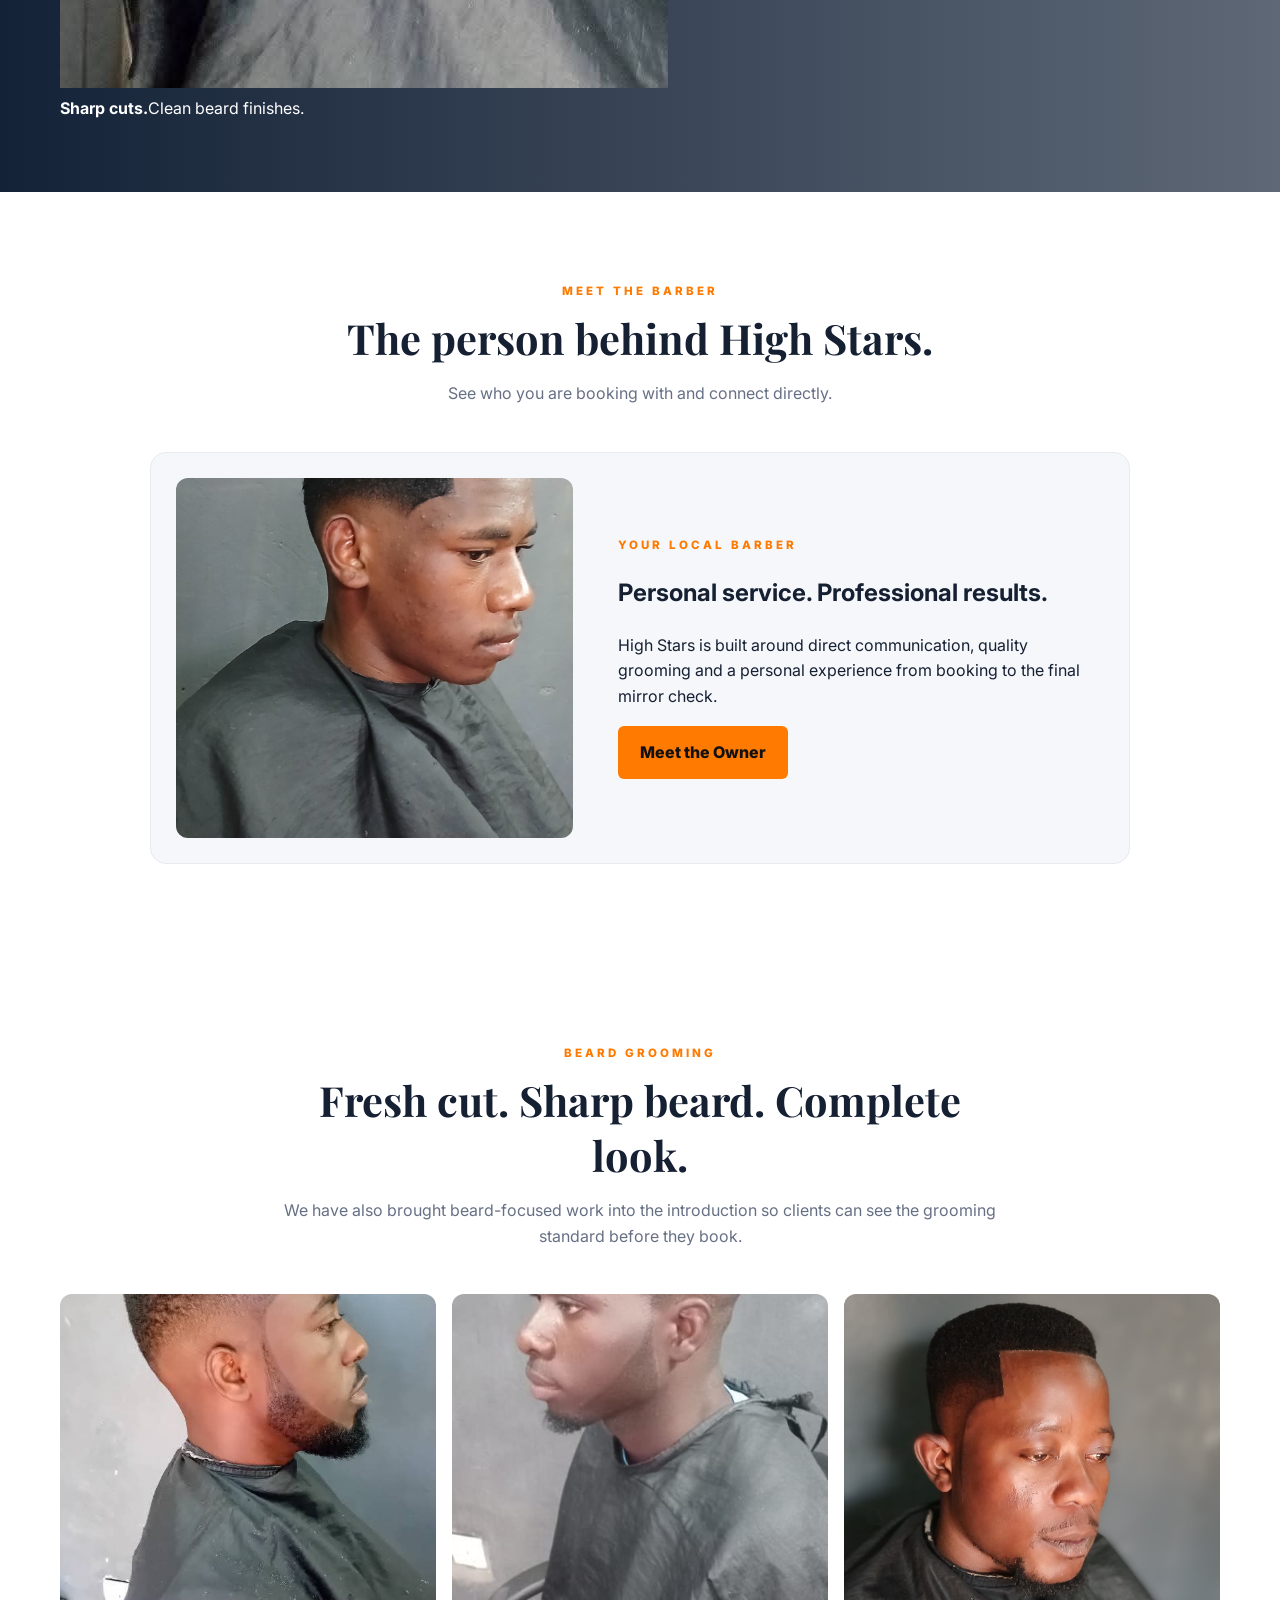
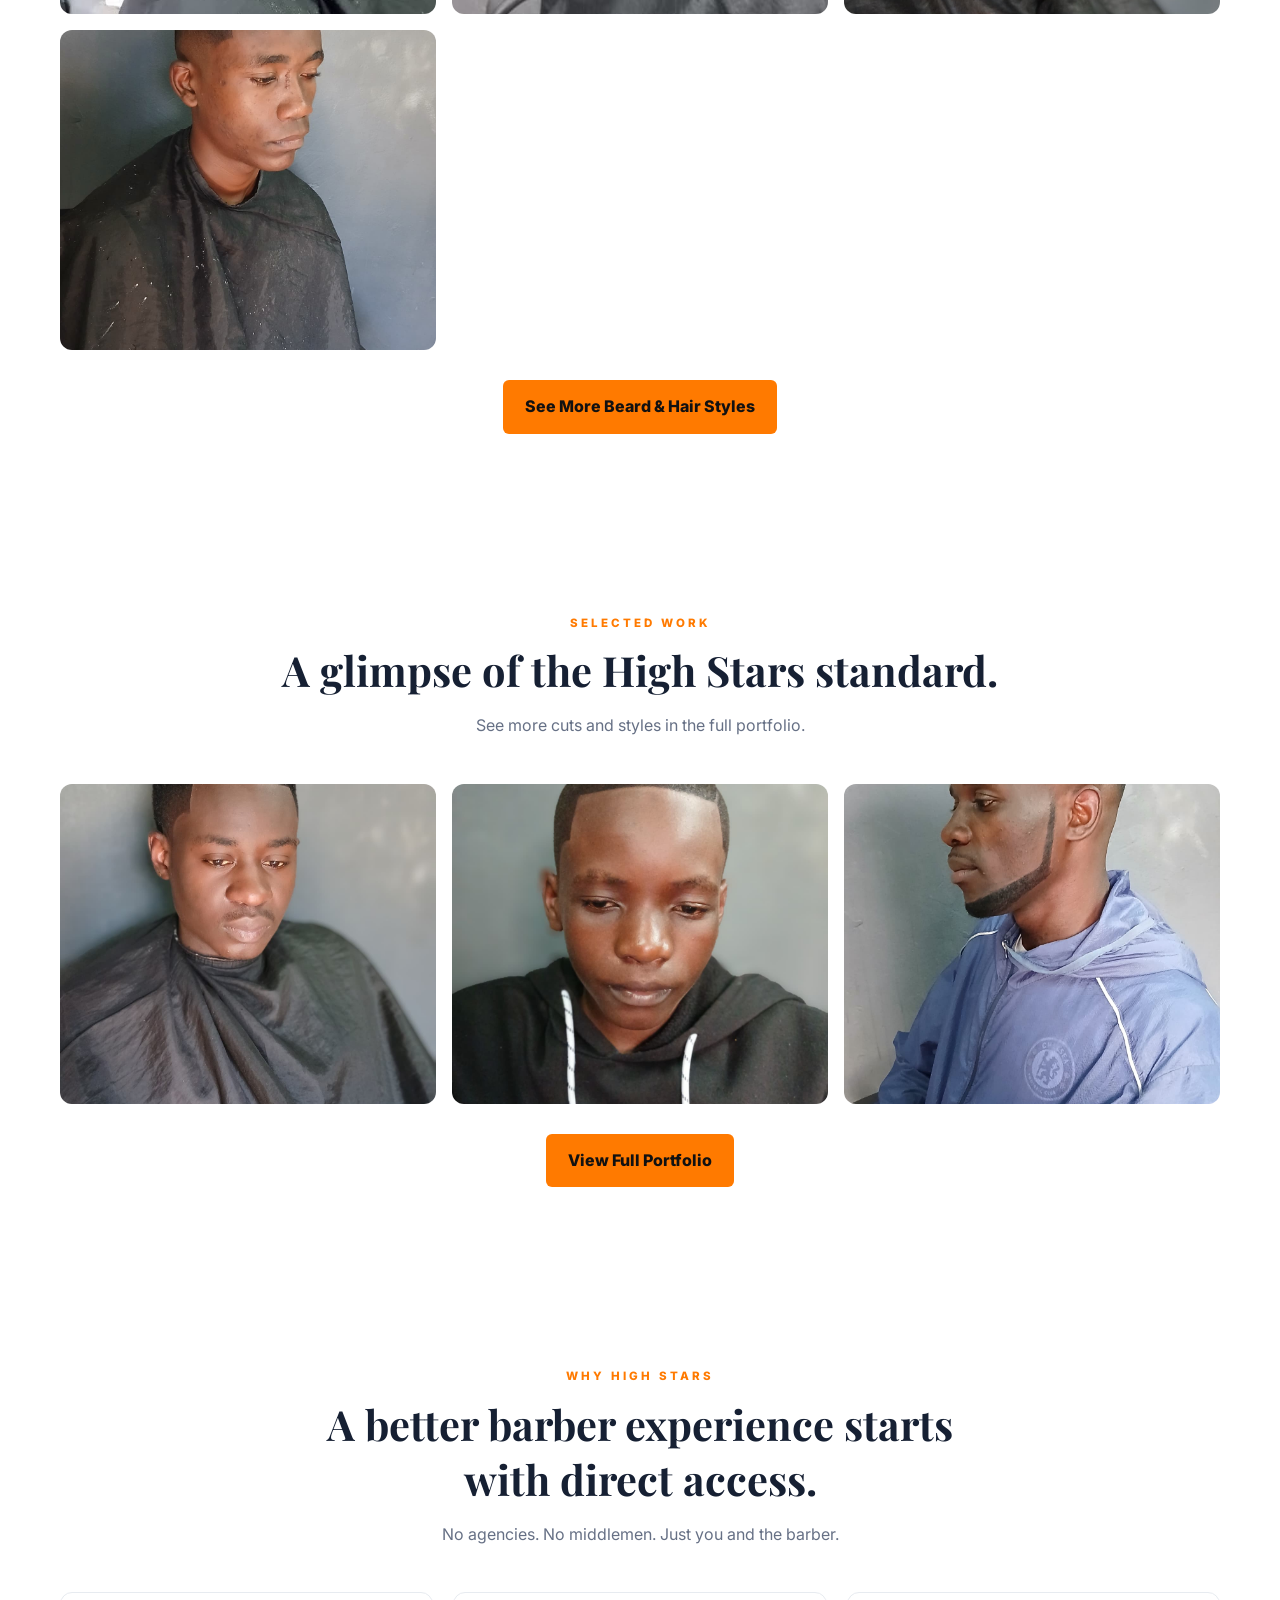
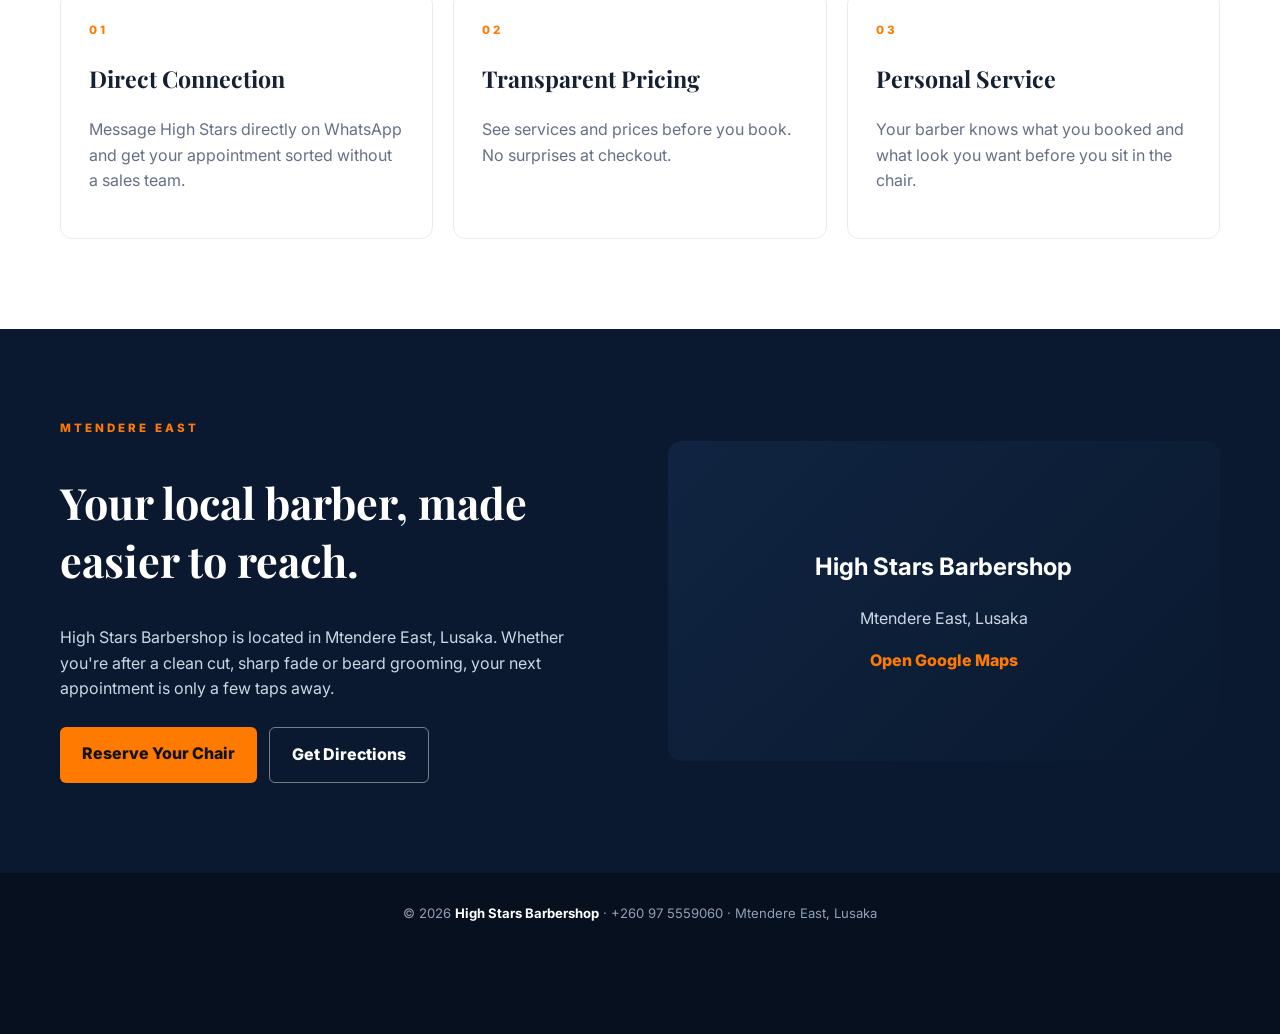
==== commit f7e5719e: "Add introductory barber image and beard grooming gallery to High Stars homepage" ====
--- a/index.html
+++ b/index.html
@@ -1 +1 @@
-<!doctype html><html lang='en'><head><meta charset='utf-8'><meta name='viewport' content='width=device-width,initial-scale=1'><meta name='description' content='High Stars Barbershop in Mtendere East, Lusaka. Direct barber booking.'><link rel='icon' type='image/svg+xml' href='high-stars-logo.svg'><title>High Stars Barbershop | Lusaka</title><link rel='stylesheet' href='styles.css'><link href='https://fonts.googleapis.com/css2?family=Inter:wght@400;500;700;800&family=Playfair+Display:wght@600;700&display=swap' rel='stylesheet'></head><body><header class='header'><div class='container nav'><a class='logo' href='index.html' aria-label='High Stars Barbershop home'></a><nav class='links' id='nav'><a href='index.html'>Home</a><a href='about.html'>Owner</a><a href='services.html'>Services</a><a href='booking.html'>Book</a><a href='portfolio.html'>Portfolio</a><a href='reviews.html'>Reviews</a><a href='faq.html'>FAQ</a><a href='contact.html'>Contact</a><a class='navbook' href='booking.html'>Book Now</a></nav><button class='menu' type='button' aria-label='Open menu' onclick='nav.classList.toggle("open")'>MENU</button></div></header><main><section class='hero'><div class='container page-title'><div class='eyebrow'>Direct-to-owner barbering • Mtendere East, Lusaka</div><h1>Working with the Owner. Not a sales team.</h1><p>Premium cuts, fades and beard grooming from <strong>High Stars Barbershop</strong>. Book directly, speak directly and get the experience you deserve.</p><div class='actions'><a class='btn primary' href='booking.html'>Book a Session</a><a class='btn secondary' href='services.html'>Explore Services</a></div><p><i class='dot'></i> High Stars is accepting booking requests today</p></div></section><section class='section'><div class='container'><div class='section-head'><div class='eyebrow'>Meet the barber</div><h2>The person behind High Stars.</h2><p>See who you are booking with and connect directly.</p></div><div class='owner-card'><img src='IMG-20260826-WA0076.jpg' alt='High Stars Barbershop work' loading='lazy'><div><div class='eyebrow'>Your local barber</div><h2>Personal service. Professional results.</h2><p>High Stars is built around direct communication, quality grooming and a personal experience from booking to the final mirror check.</p><a class='btn primary' href='about.html'>Meet the Owner</a></div></div></div></section><section class='section'><div class='container'><div class='section-head'><div class='eyebrow'>Selected work</div><h2>A glimpse of the High Stars standard.</h2><p>See more cuts and styles in the full portfolio.</p></div><div class='gallery home-gallery'><div class='work'><img src='IMG-20260826-WA0080.jpg' alt='High Stars portfolio work' loading='lazy'></div><div class='work'><img src='IMG-20260826-WA0082.jpg' alt='High Stars portfolio work' loading='lazy'></div><div class='work'><img src='IMG-20260826-WA0086.jpg' alt='High Stars portfolio work' loading='lazy'></div></div><div style='text-align:center;margin-top:30px'><a class='btn primary' href='portfolio.html'>View Full Portfolio</a></div></div></section><section class='section'><div class='container'><div class='section-head'><div class='eyebrow'>Why High Stars</div><h2>A better barber experience starts with direct access.</h2><p>No agencies. No middlemen. Just you and the barber.</p></div><div class='grid3'><div class='card'><div class='eyebrow'>01</div><h3>Direct Connection</h3><p>Message High Stars directly on WhatsApp and get your appointment sorted without a sales team.</p></div><div class='card'><div class='eyebrow'>02</div><h3>Transparent Pricing</h3><p>See services and prices before you book. No surprises at checkout.</p></div><div class='card'><div class='eyebrow'>03</div><h3>Personal Service</h3><p>Your barber knows what you booked and what look you want before you sit in the chair.</p></div></div></div></section><section class='section dark'><div class='container split'><div><div class='eyebrow'>Mtendere East</div><h2 style="font:700 2.7rem 'Playfair Display',serif">Your local barber, made easier to reach.</h2><p>High Stars Barbershop is located in Mtendere East, Lusaka. Whether you're after a clean cut, sharp fade or beard grooming, your next appointment is only a few taps away.</p><div class='actions'><a class='btn primary' href='booking.html'>Reserve Your Chair</a><a class='btn secondary' href='contact.html'>Get Directions</a></div></div><div class='map'><div><h2>High Stars Barbershop</h2><p>Mtendere East, Lusaka</p><a href='https://maps.app.goo.gl/SeEXaBrpFjFjYUsZ6' target='_blank'>Open Google Maps</a></div></div></div></section></main><footer class='footer'><div class='container'>© 2026 <strong>High Stars Barbershop</strong> · +260 97 5559060 · Mtendere East, Lusaka</div></footer><div class='floating'><div><small>Priority access</small><strong><i class='dot'></i>Book directly with High Stars</strong></div><a class='booknow' href='booking.html'>Book Now</a></div></body></html>+<!doctype html><html lang='en'><head><meta charset='utf-8'><meta name='viewport' content='width=device-width,initial-scale=1'><meta name='description' content='High Stars Barbershop in Mtendere East, Lusaka. Direct barber booking.'><link rel='icon' type='image/svg+xml' href='high-stars-logo.svg'><title>High Stars Barbershop | Lusaka</title><link rel='stylesheet' href='styles.css'><link href='https://fonts.googleapis.com/css2?family=Inter:wght@400;500;700;800&family=Playfair+Display:wght@600;700&display=swap' rel='stylesheet'></head><body><header class='header'><div class='container nav'><a class='logo' href='index.html' aria-label='High Stars Barbershop home'></a><nav class='links' id='nav'><a href='index.html'>Home</a><a href='about.html'>Owner</a><a href='services.html'>Services</a><a href='booking.html'>Book</a><a href='portfolio.html'>Portfolio</a><a href='reviews.html'>Reviews</a><a href='faq.html'>FAQ</a><a href='contact.html'>Contact</a><a class='navbook' href='booking.html'>Book Now</a></nav><button class='menu' type='button' aria-label='Open menu' onclick='nav.classList.toggle("open")'>MENU</button></div></header><main><section class='hero'><div class='container hero-content'><div class='hero-copy'><div class='eyebrow'>Direct-to-owner barbering • Mtendere East, Lusaka</div><h1>Working with the Owner. Not a sales team.</h1><p>Premium cuts, fades and <strong>beard grooming</strong> from <strong>High Stars Barbershop</strong>. Book directly, speak directly and get the experience you deserve.</p><div class='actions'><a class='btn primary' href='booking.html'>Book a Session</a><a class='btn secondary' href='services.html'>Explore Services</a></div><p><i class='dot'></i> High Stars is accepting booking requests today</p></div><div class='hero-visual'><img src='IMG-20260826-WA0063.jpg' alt='High Stars Barbershop haircut and beard grooming' fetchpriority='high'><div class='hero-badge'><strong>Sharp cuts.</strong><span>Clean beard finishes.</span></div></div></div></section><section class='section'><div class='container'><div class='section-head'><div class='eyebrow'>Meet the barber</div><h2>The person behind High Stars.</h2><p>See who you are booking with and connect directly.</p></div><div class='owner-card'><img src='IMG-20260826-WA0076.jpg' alt='High Stars Barbershop work' loading='lazy'><div><div class='eyebrow'>Your local barber</div><h2>Personal service. Professional results.</h2><p>High Stars is built around direct communication, quality grooming and a personal experience from booking to the final mirror check.</p><a class='btn primary' href='about.html'>Meet the Owner</a></div></div></div></section><section class='section beard-section'><div class='container'><div class='section-head'><div class='eyebrow'>Beard grooming</div><h2>Fresh cut. Sharp beard. Complete look.</h2><p>We have also brought beard-focused work into the introduction so clients can see the grooming standard before they book.</p></div><div class='gallery beard-gallery'><div class='work'><img src='IMG-20260826-WA0064.jpg' alt='High Stars beard grooming work' loading='lazy'></div><div class='work'><img src='IMG-20260826-WA0069.jpg' alt='High Stars beard grooming work' loading='lazy'></div><div class='work'><img src='IMG-20260826-WA0078.jpg' alt='High Stars beard grooming work' loading='lazy'></div><div class='work'><img src='IMG-20260826-WA0088.jpg' alt='High Stars beard grooming work' loading='lazy'></div></div><div style='text-align:center;margin-top:30px'><a class='btn primary' href='portfolio.html'>See More Beard & Hair Styles</a></div></div></section><section class='section'><div class='container'><div class='section-head'><div class='eyebrow'>Selected work</div><h2>A glimpse of the High Stars standard.</h2><p>See more cuts and styles in the full portfolio.</p></div><div class='gallery home-gallery'><div class='work'><img src='IMG-20260826-WA0080.jpg' alt='High Stars portfolio work' loading='lazy'></div><div class='work'><img src='IMG-20260826-WA0082.jpg' alt='High Stars portfolio work' loading='lazy'></div><div class='work'><img src='IMG-20260826-WA0086.jpg' alt='High Stars portfolio work' loading='lazy'></div></div><div style='text-align:center;margin-top:30px'><a class='btn primary' href='portfolio.html'>View Full Portfolio</a></div></div></section><section class='section'><div class='container'><div class='section-head'><div class='eyebrow'>Why High Stars</div><h2>A better barber experience starts with direct access.</h2><p>No agencies. No middlemen. Just you and the barber.</p></div><div class='grid3'><div class='card'><div class='eyebrow'>01</div><h3>Direct Connection</h3><p>Message High Stars directly on WhatsApp and get your appointment sorted without a sales team.</p></div><div class='card'><div class='eyebrow'>02</div><h3>Transparent Pricing</h3><p>See services and prices before you book. No surprises at checkout.</p></div><div class='card'><div class='eyebrow'>03</div><h3>Personal Service</h3><p>Your barber knows what you booked and what look you want before you sit in the chair.</p></div></div></div></section><section class='section dark'><div class='container split'><div><div class='eyebrow'>Mtendere East</div><h2 style="font:700 2.7rem 'Playfair Display',serif">Your local barber, made easier to reach.</h2><p>High Stars Barbershop is located in Mtendere East, Lusaka. Whether you're after a clean cut, sharp fade or beard grooming, your next appointment is only a few taps away.</p><div class='actions'><a class='btn primary' href='booking.html'>Reserve Your Chair</a><a class='btn secondary' href='contact.html'>Get Directions</a></div></div><div class='map'><div><h2>High Stars Barbershop</h2><p>Mtendere East, Lusaka</p><a href='https://maps.app.goo.gl/SeEXaBrpFjFjYUsZ6' target='_blank'>Open Google Maps</a></div></div></div></section></main><footer class='footer'><div class='container'>© 2026 <strong>High Stars Barbershop</strong> · +260 97 5559060 · Mtendere East, Lusaka</div></footer><div class='floating'><div><small>Priority access</small><strong><i class='dot'></i>Book directly with High Stars</strong></div><a class='booknow' href='booking.html'>Book Now</a></div></body></html>
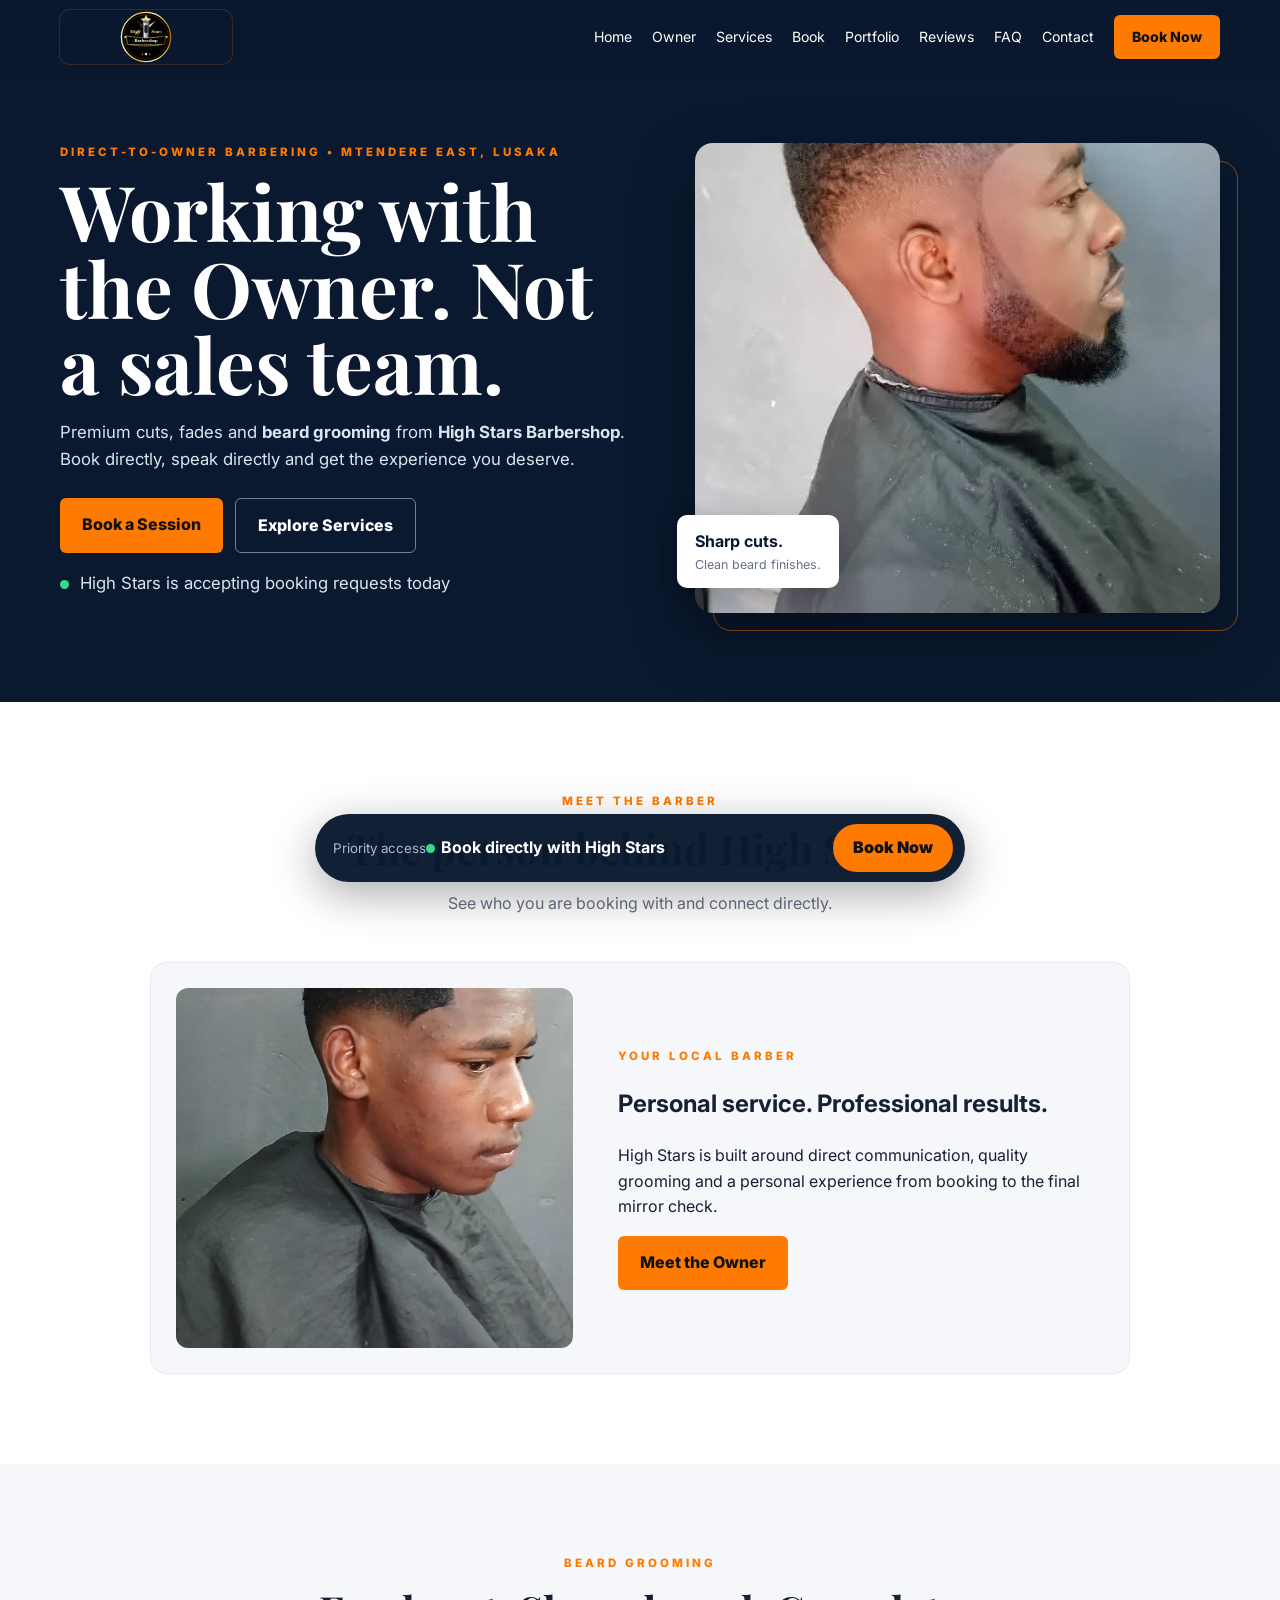
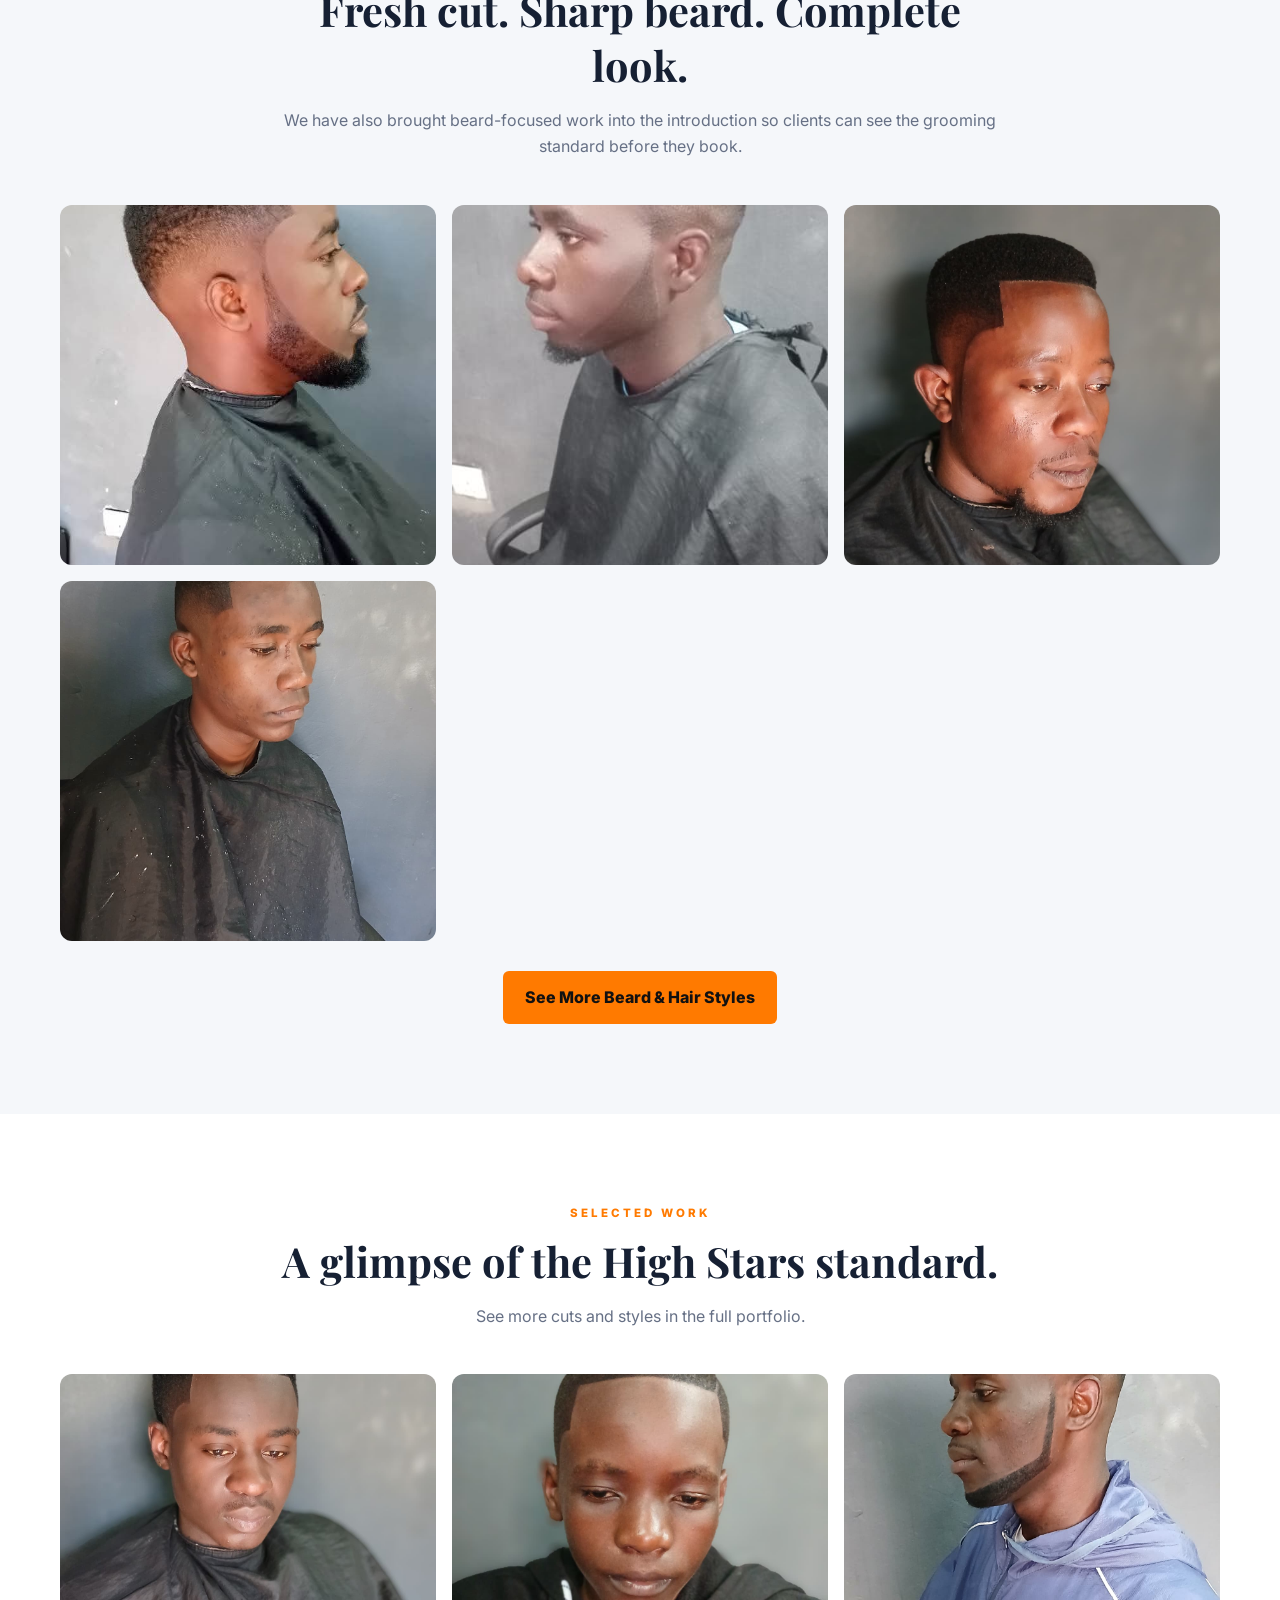
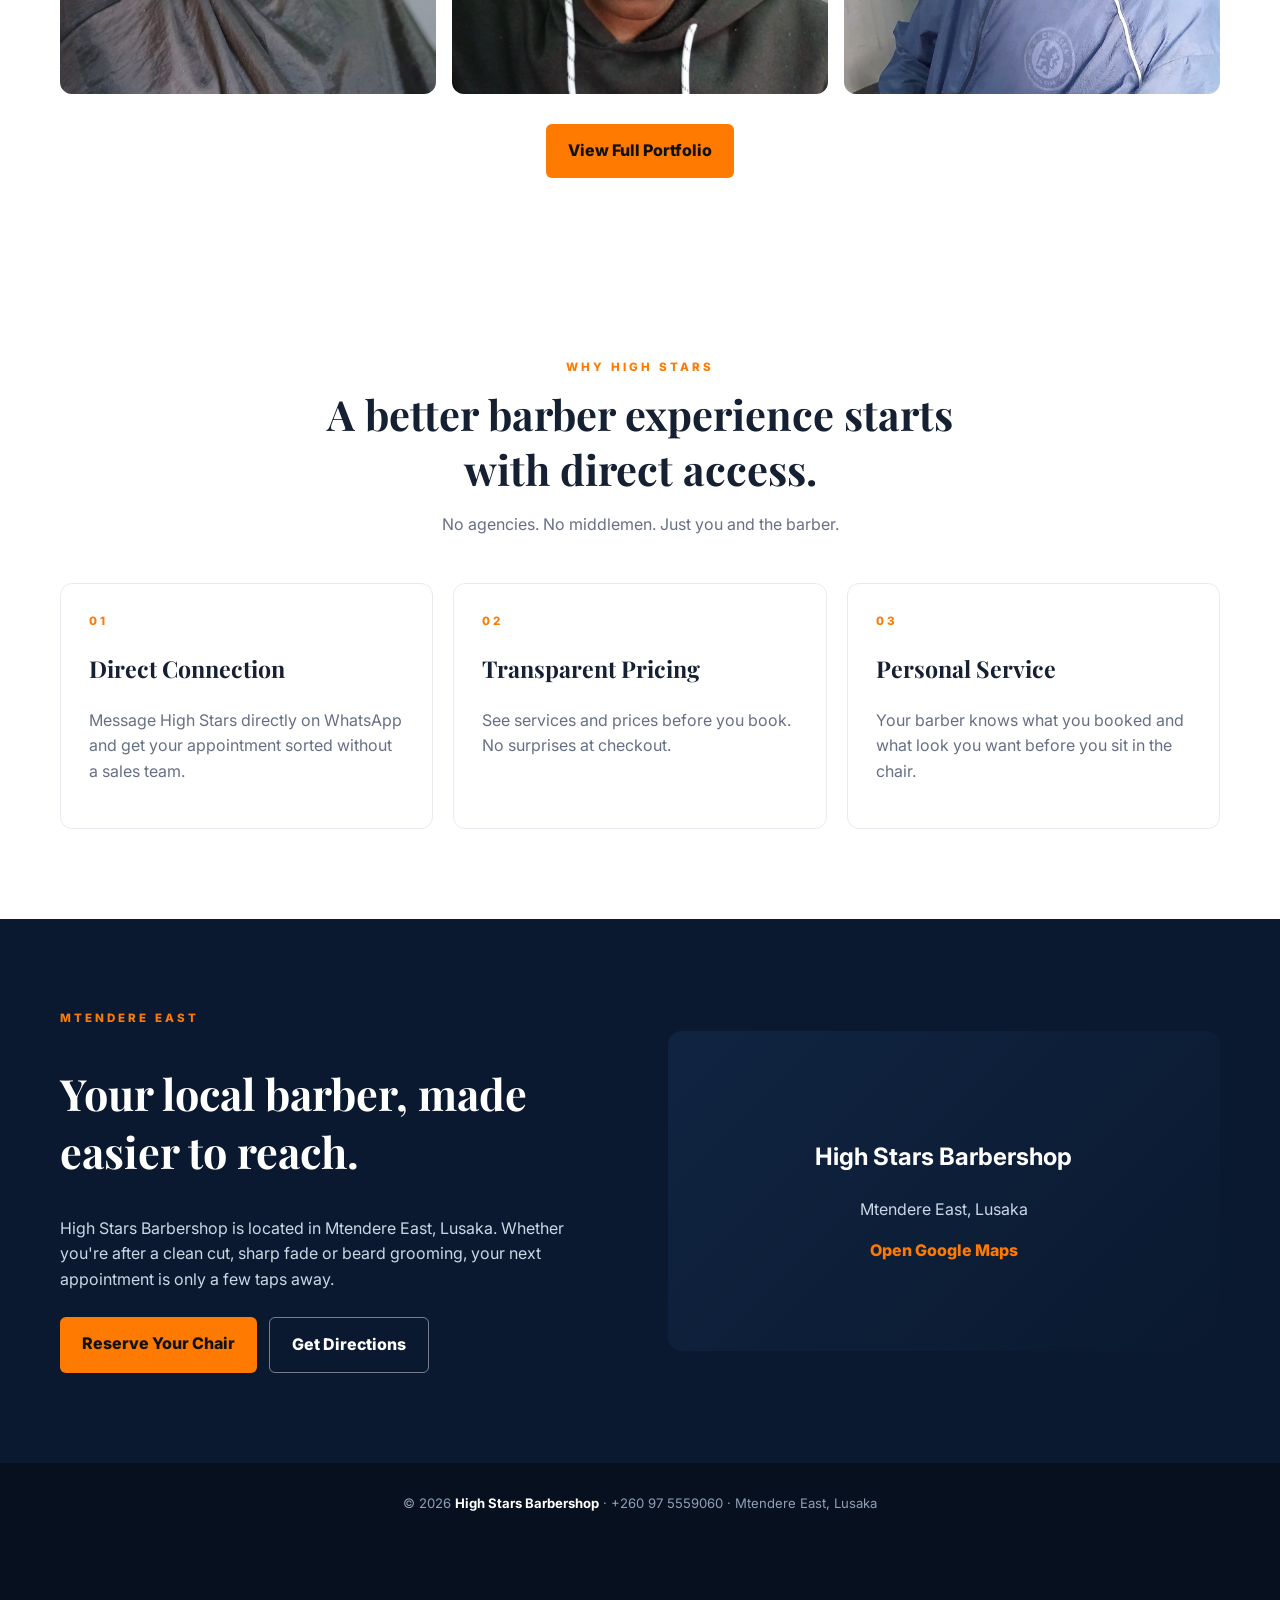
==== commit 3add252a: "Update index.html" ====
--- a/index.html
+++ b/index.html
@@ -1 +1 @@
-<!doctype html><html lang='en'><head><meta charset='utf-8'><meta name='viewport' content='width=device-width,initial-scale=1'><meta name='description' content='High Stars Barbershop in Mtendere East, Lusaka. Direct barber booking.'><link rel='icon' type='image/svg+xml' href='high-stars-logo.svg'><title>High Stars Barbershop | Lusaka</title><link rel='stylesheet' href='styles.css'><link href='https://fonts.googleapis.com/css2?family=Inter:wght@400;500;700;800&family=Playfair+Display:wght@600;700&display=swap' rel='stylesheet'></head><body><header class='header'><div class='container nav'><a class='logo' href='index.html' aria-label='High Stars Barbershop home'></a><nav class='links' id='nav'><a href='index.html'>Home</a><a href='about.html'>Owner</a><a href='services.html'>Services</a><a href='booking.html'>Book</a><a href='portfolio.html'>Portfolio</a><a href='reviews.html'>Reviews</a><a href='faq.html'>FAQ</a><a href='contact.html'>Contact</a><a class='navbook' href='booking.html'>Book Now</a></nav><button class='menu' type='button' aria-label='Open menu' onclick='nav.classList.toggle("open")'>MENU</button></div></header><main><section class='hero'><div class='container hero-content'><div class='hero-copy'><div class='eyebrow'>Direct-to-owner barbering • Mtendere East, Lusaka</div><h1>Working with the Owner. Not a sales team.</h1><p>Premium cuts, fades and <strong>beard grooming</strong> from <strong>High Stars Barbershop</strong>. Book directly, speak directly and get the experience you deserve.</p><div class='actions'><a class='btn primary' href='booking.html'>Book a Session</a><a class='btn secondary' href='services.html'>Explore Services</a></div><p><i class='dot'></i> High Stars is accepting booking requests today</p></div><div class='hero-visual'><img src='IMG-20260826-WA0063.jpg' alt='High Stars Barbershop haircut and beard grooming' fetchpriority='high'><div class='hero-badge'><strong>Sharp cuts.</strong><span>Clean beard finishes.</span></div></div></div></section><section class='section'><div class='container'><div class='section-head'><div class='eyebrow'>Meet the barber</div><h2>The person behind High Stars.</h2><p>See who you are booking with and connect directly.</p></div><div class='owner-card'><img src='IMG-20260826-WA0076.jpg' alt='High Stars Barbershop work' loading='lazy'><div><div class='eyebrow'>Your local barber</div><h2>Personal service. Professional results.</h2><p>High Stars is built around direct communication, quality grooming and a personal experience from booking to the final mirror check.</p><a class='btn primary' href='about.html'>Meet the Owner</a></div></div></div></section><section class='section beard-section'><div class='container'><div class='section-head'><div class='eyebrow'>Beard grooming</div><h2>Fresh cut. Sharp beard. Complete look.</h2><p>We have also brought beard-focused work into the introduction so clients can see the grooming standard before they book.</p></div><div class='gallery beard-gallery'><div class='work'><img src='IMG-20260826-WA0064.jpg' alt='High Stars beard grooming work' loading='lazy'></div><div class='work'><img src='IMG-20260826-WA0069.jpg' alt='High Stars beard grooming work' loading='lazy'></div><div class='work'><img src='IMG-20260826-WA0078.jpg' alt='High Stars beard grooming work' loading='lazy'></div><div class='work'><img src='IMG-20260826-WA0088.jpg' alt='High Stars beard grooming work' loading='lazy'></div></div><div style='text-align:center;margin-top:30px'><a class='btn primary' href='portfolio.html'>See More Beard & Hair Styles</a></div></div></section><section class='section'><div class='container'><div class='section-head'><div class='eyebrow'>Selected work</div><h2>A glimpse of the High Stars standard.</h2><p>See more cuts and styles in the full portfolio.</p></div><div class='gallery home-gallery'><div class='work'><img src='IMG-20260826-WA0080.jpg' alt='High Stars portfolio work' loading='lazy'></div><div class='work'><img src='IMG-20260826-WA0082.jpg' alt='High Stars portfolio work' loading='lazy'></div><div class='work'><img src='IMG-20260826-WA0086.jpg' alt='High Stars portfolio work' loading='lazy'></div></div><div style='text-align:center;margin-top:30px'><a class='btn primary' href='portfolio.html'>View Full Portfolio</a></div></div></section><section class='section'><div class='container'><div class='section-head'><div class='eyebrow'>Why High Stars</div><h2>A better barber experience starts with direct access.</h2><p>No agencies. No middlemen. Just you and the barber.</p></div><div class='grid3'><div class='card'><div class='eyebrow'>01</div><h3>Direct Connection</h3><p>Message High Stars directly on WhatsApp and get your appointment sorted without a sales team.</p></div><div class='card'><div class='eyebrow'>02</div><h3>Transparent Pricing</h3><p>See services and prices before you book. No surprises at checkout.</p></div><div class='card'><div class='eyebrow'>03</div><h3>Personal Service</h3><p>Your barber knows what you booked and what look you want before you sit in the chair.</p></div></div></div></section><section class='section dark'><div class='container split'><div><div class='eyebrow'>Mtendere East</div><h2 style="font:700 2.7rem 'Playfair Display',serif">Your local barber, made easier to reach.</h2><p>High Stars Barbershop is located in Mtendere East, Lusaka. Whether you're after a clean cut, sharp fade or beard grooming, your next appointment is only a few taps away.</p><div class='actions'><a class='btn primary' href='booking.html'>Reserve Your Chair</a><a class='btn secondary' href='contact.html'>Get Directions</a></div></div><div class='map'><div><h2>High Stars Barbershop</h2><p>Mtendere East, Lusaka</p><a href='https://maps.app.goo.gl/SeEXaBrpFjFjYUsZ6' target='_blank'>Open Google Maps</a></div></div></div></section></main><footer class='footer'><div class='container'>© 2026 <strong>High Stars Barbershop</strong> · +260 97 5559060 · Mtendere East, Lusaka</div></footer><div class='floating'><div><small>Priority access</small><strong><i class='dot'></i>Book directly with High Stars</strong></div><a class='booknow' href='booking.html'>Book Now</a></div></body></html>+<!doctype html><html lang='en'><head><meta charset='utf-8'><meta name='viewport' content='width=device-width,initial-scale=1'><meta name='description' content='High Stars Barbershop in Mtendere East, Lusaka. Direct barber booking.'><link rel='icon' type='image/svg+xml' href='high-stars-logo.svg'><title>High Stars Barbershop | Lusaka</title><link rel='stylesheet' href='styles.css'><link href='https://fonts.googleapis.com/css2?family=Inter:wght@400;500;700;800&family=Playfair+Display:wght@600;700&display=swap' rel='stylesheet'></head><body><header class='header'><div class='container nav'><a class='logo' href='index.html' aria-label='High Stars Barbershop home'></a><nav class='links' id='nav'><a href='index.html'>Home</a><a href='about.html'>Owner</a><a href='services.html'>Services</a><a href='booking.html'>Book</a><a href='portfolio.html'>Portfolio</a><a href='reviews.html'>Reviews</a><a href='faq.html'>FAQ</a><a href='contact.html'>Contact</a><a class='navbook' href='booking.html'>Book Now</a></nav><button class='menu' type='button' aria-label='Open menu' onclick='nav.classList.toggle("open")'>MENU</button></div></header><main><section class='hero'><div class='container hero-content'><div class='hero-copy'><div class='eyebrow'>Direct-to-owner barbering • Mtendere East, Lusaka</div><h1>Working with the Owner. Not a sales team.</h1><p>Premium cuts, fades and <strong>beard grooming</strong> from <strong>High Stars Barbershop</strong>. Book directly, speak directly and get the experience you deserve.</p><div class='actions'><a class='btn primary' href='booking.html'>Book a Session</a><a class='btn secondary' href='services.html'>Explore Services</a></div><p><i class='dot'></i> High Stars is accepting booking requests today</p></div><div class='hero-visual'><img src='IMG-20260826-WA0064.jpg' alt='High Stars Barbershop haircut and beard grooming' fetchpriority='high'><div class='hero-badge'><strong>Sharp cuts.</strong><span>Clean beard finishes.</span></div></div></div></section><section class='section'><div class='container'><div class='section-head'><div class='eyebrow'>Meet the barber</div><h2>The person behind High Stars.</h2><p>See who you are booking with and connect directly.</p></div><div class='owner-card'><img src='IMG-20260826-WA0076.jpg' alt='High Stars Barbershop work' loading='lazy'><div><div class='eyebrow'>Your local barber</div><h2>Personal service. Professional results.</h2><p>High Stars is built around direct communication, quality grooming and a personal experience from booking to the final mirror check.</p><a class='btn primary' href='about.html'>Meet the Owner</a></div></div></div></section><section class='section beard-section'><div class='container'><div class='section-head'><div class='eyebrow'>Beard grooming</div><h2>Fresh cut. Sharp beard. Complete look.</h2><p>We have also brought beard-focused work into the introduction so clients can see the grooming standard before they book.</p></div><div class='gallery beard-gallery'><div class='work'><img src='IMG-20260826-WA0064.jpg' alt='High Stars beard grooming work' loading='lazy'></div><div class='work'><img src='IMG-20260826-WA0069.jpg' alt='High Stars beard grooming work' loading='lazy'></div><div class='work'><img src='IMG-20260826-WA0078.jpg' alt='High Stars beard grooming work' loading='lazy'></div><div class='work'><img src='IMG-20260826-WA0088.jpg' alt='High Stars beard grooming work' loading='lazy'></div></div><div style='text-align:center;margin-top:30px'><a class='btn primary' href='portfolio.html'>See More Beard & Hair Styles</a></div></div></section><section class='section'><div class='container'><div class='section-head'><div class='eyebrow'>Selected work</div><h2>A glimpse of the High Stars standard.</h2><p>See more cuts and styles in the full portfolio.</p></div><div class='gallery home-gallery'><div class='work'><img src='IMG-20260826-WA0080.jpg' alt='High Stars portfolio work' loading='lazy'></div><div class='work'><img src='IMG-20260826-WA0082.jpg' alt='High Stars portfolio work' loading='lazy'></div><div class='work'><img src='IMG-20260826-WA0086.jpg' alt='High Stars portfolio work' loading='lazy'></div></div><div style='text-align:center;margin-top:30px'><a class='btn primary' href='portfolio.html'>View Full Portfolio</a></div></div></section><section class='section'><div class='container'><div class='section-head'><div class='eyebrow'>Why High Stars</div><h2>A better barber experience starts with direct access.</h2><p>No agencies. No middlemen. Just you and the barber.</p></div><div class='grid3'><div class='card'><div class='eyebrow'>01</div><h3>Direct Connection</h3><p>Message High Stars directly on WhatsApp and get your appointment sorted without a sales team.</p></div><div class='card'><div class='eyebrow'>02</div><h3>Transparent Pricing</h3><p>See services and prices before you book. No surprises at checkout.</p></div><div class='card'><div class='eyebrow'>03</div><h3>Personal Service</h3><p>Your barber knows what you booked and what look you want before you sit in the chair.</p></div></div></div></section><section class='section dark'><div class='container split'><div><div class='eyebrow'>Mtendere East</div><h2 style="font:700 2.7rem 'Playfair Display',serif">Your local barber, made easier to reach.</h2><p>High Stars Barbershop is located in Mtendere East, Lusaka. Whether you're after a clean cut, sharp fade or beard grooming, your next appointment is only a few taps away.</p><div class='actions'><a class='btn primary' href='booking.html'>Reserve Your Chair</a><a class='btn secondary' href='contact.html'>Get Directions</a></div></div><div class='map'><div><h2>High Stars Barbershop</h2><p>Mtendere East, Lusaka</p><a href='https://maps.app.goo.gl/SeEXaBrpFjFjYUsZ6' target='_blank'>Open Google Maps</a></div></div></div></section></main><footer class='footer'><div class='container'>© 2026 <strong>High Stars Barbershop</strong> · +260 97 5559060 · Mtendere East, Lusaka</div></footer><div class='floating'><div><small>Priority access</small><strong><i class='dot'></i>Book directly with High Stars</strong></div><a class='booknow' href='booking.html'>Book Now</a></div></body></html>
--- a/styles.css
+++ b/styles.css
@@ -1 +1 @@
-:root{--navy:#0A192F;--navy2:#102441;--orange:#FF7A00;--white:#fff;--soft:#f5f7fa;--text:#162033;--muted:#667085;--line:#e7ebf0}*{box-sizing:border-box}html{scroll-behavior:smooth}body{margin:0;font-family:Inter,Arial,sans-serif;color:var(--text);line-height:1.6;background:#fff}a{text-decoration:none;color:inherit}.container{width:min(1160px,92%);margin:auto}.header{position:fixed;z-index:50;top:0;left:0;right:0;background:rgba(10,25,47,.97);color:#fff}.nav{height:74px;display:flex;align-items:center;justify-content:space-between}.logo{display:block;width:172px;height:54px;font-size:0;line-height:0;letter-spacing:0;background-image:url('high-stars-logo.svg');background-repeat:no-repeat;background-position:center;background-size:contain;border-radius:10px;overflow:hidden;filter:saturate(.9) contrast(1.05);box-shadow:0 0 0 1px rgba(255,122,0,.18);transition:.2s}.logo:hover{transform:scale(1.03);box-shadow:0 0 0 1px rgba(255,122,0,.55),0 5px 20px rgba(255,122,0,.12)}.logo span,.eyebrow{color:var(--orange)}.links{display:flex;align-items:center;gap:20px;font-size:.88rem}.links a:hover{color:var(--orange)}.navbook,.primary{background:var(--orange);color:#111;padding:11px 18px;border-radius:6px;font-weight:800}.menu{display:none;background:none;border:0;color:#fff;font:700 .78rem Inter,Arial,sans-serif;letter-spacing:1px;cursor:pointer}.hero{min-height:78vh;padding:130px 0 70px;color:#fff;background:linear-gradient(90deg,rgba(10,25,47,.96),rgba(10,25,47,.66)),url('https://images.unsplash.com/photo-1503951914875-452162b0f3f1?auto=format&fit=crop&w=1900&q=85') center/cover;display:flex;align-items:center}.hero h1{font:700 clamp(2.8rem,6vw,5rem)/1 'Playfair Display',serif;max-width:760px;margin:10px 0}.hero p{max-width:680px;color:#dce4ef;font-size:1.05rem}.eyebrow{text-transform:uppercase;letter-spacing:3px;font-size:.72rem;font-weight:800}.actions{display:flex;gap:12px;flex-wrap:wrap;margin-top:25px}.btn{padding:14px 22px;border-radius:6px;font-weight:800;display:inline-block}.secondary{border:1px solid #ffffff70;color:#fff}.page-title{max-width:760px}.page-title h1{font:700 clamp(2.7rem,5vw,4.5rem)/1.05 'Playfair Display',serif;margin:12px 0}.page-title p{color:#dce4ef;font-size:1.05rem}.hero.compact{min-height:50vh}.section{padding:90px 0}.section-head{text-align:center;max-width:720px;margin:0 auto 45px}.section-head h2{font:700 2.6rem 'Playfair Display',serif;margin:10px 0}.section-head p,.muted{color:var(--muted)}.grid3{display:grid;grid-template-columns:repeat(3,1fr);gap:20px}.card{padding:28px;border:1px solid var(--line);border-radius:12px;background:#fff;transition:.2s}.card:hover{transform:translateY(-5px);box-shadow:0 18px 40px #0a192f12}.card h3{font:700 1.45rem 'Playfair Display',serif}.card p{color:var(--muted)}.price{font-weight:900;font-size:1.2rem}.bookthis{display:inline-block;background:var(--navy);color:#fff;padding:10px 14px;border-radius:5px;font-size:.8rem;font-weight:800}.dark{background:var(--navy);color:#fff}.split{display:grid;grid-template-columns:1fr 1fr;gap:55px;align-items:center}.photo{min-height:420px;border-radius:16px;background:url('https://images.unsplash.com/photo-1585747860715-2ba37e788b70?auto=format&fit=crop&w=900&q=85') center/cover;overflow:hidden}.photo.supplied-owner-photo{background:none;display:flex;align-items:stretch}.photo.supplied-owner-photo img{width:100%;height:100%;min-height:420px;object-fit:cover;border-radius:16px;display:block}.owner-card,.portfolio-feature{display:grid;grid-template-columns:.9fr 1.1fr;gap:45px;align-items:center;max-width:980px;margin:auto}.owner-card{padding:25px;background:var(--soft);border-radius:16px;border:1px solid var(--line)}.owner-card img{width:100%;height:360px;object-fit:cover;border-radius:12px;display:block}.portfolio-feature{margin-bottom:45px;padding:25px;background:var(--soft);border-radius:16px;border:1px solid var(--line)}.portfolio-feature img{width:100%;height:300px;object-fit:cover;border-radius:12px;display:block}.dark p{color:#cbd7e6}.checks{list-style:none;padding:0}.checks li{margin:12px 0}.checks li:before{content:'✓';color:var(--orange);font-weight:900;margin-right:10px}.gallery{display:grid;grid-template-columns:repeat(3,1fr);gap:16px}.work{height:320px;border-radius:12px;overflow:hidden;background:#eef1f5}.work img{width:100%;height:100%;object-fit:cover;display:block;transition:transform .35s ease}.work:hover img{transform:scale(1.04)}.reviews{display:grid;grid-template-columns:repeat(3,1fr);gap:18px}.review{padding:25px;border:1px solid var(--line);border-radius:12px}.stars{color:var(--orange);letter-spacing:3px}.faq{background:var(--soft)}details{background:#fff;border:1px solid var(--line);border-radius:8px;padding:18px 20px;margin:10px 0}summary{cursor:pointer;font-weight:700}details p{color:var(--muted)}.contact-grid{display:grid;grid-template-columns:1fr 1fr;gap:40px}.map{min-height:320px;border-radius:14px;background:linear-gradient(135deg,#102441,#0A192F);display:flex;align-items:center;justify-content:center;text-align:center;color:#fff;padding:30px}.map a{color:var(--orange);font-weight:800}.wa{display:inline-block;background:#18a957;color:#fff;padding:13px 20px;border-radius:6px;font-weight:800}.footer{background:#06101f;color:#91a0b5;text-align:center;padding:30px 0 110px;font-size:.82rem}.footer strong{color:#fff}.floating{position:fixed;z-index:60;bottom:18px;left:50%;transform:translateX(-50%);width:min(650px,92%);background:#0a192ff7;color:#fff;border-radius:50px;padding:10px 12px 10px 18px;display:flex;align-items:center;justify-content:space-between;box-shadow:0 12px 45px #0005}.floating small{color:#aebbd0}.floating .booknow{background:var(--orange);color:#111;padding:11px 20px;border-radius:30px;font-weight:900}.dot{width:9px;height:9px;border-radius:50%;background:#39d98a;display:inline-block;margin-right:6px}@media(max-width:800px){.links{display:none;position:absolute;top:74px;left:0;right:0;background:var(--navy);padding:20px;flex-direction:column}.links.open{display:flex}.menu{display:block}.logo{width:148px;height:50px}.grid3,.reviews,.gallery,.split,.contact-grid,.owner-card,.portfolio-feature{grid-template-columns:1fr}.hero{padding-top:115px}.section{padding:70px 0}.photo{min-height:320px}.photo.supplied-owner-photo img{min-height:320px}.owner-card img{height:300px}.portfolio-feature img{height:280px}.floating{border-radius:14px}.floating small{display:none}}+:root{--navy:#0A192F;--navy2:#102441;--orange:#FF7A00;--white:#fff;--soft:#f5f7fa;--text:#162033;--muted:#667085;--line:#e7ebf0}*{box-sizing:border-box}html{scroll-behavior:smooth}body{margin:0;font-family:Inter,Arial,sans-serif;color:var(--text);line-height:1.6;background:#fff}a{text-decoration:none;color:inherit}.container{width:min(1160px,92%);margin:auto}.header{position:fixed;z-index:50;top:0;left:0;right:0;background:rgba(10,25,47,.97);color:#fff}.nav{height:74px;display:flex;align-items:center;justify-content:space-between}.logo{display:block;width:172px;height:54px;font-size:0;line-height:0;letter-spacing:0;background-image:url('high-stars-logo.svg');background-repeat:no-repeat;background-position:center;background-size:contain;border-radius:10px;overflow:hidden;filter:saturate(.9) contrast(1.05);box-shadow:0 0 0 1px rgba(255,122,0,.18);transition:.2s}.logo:hover{transform:scale(1.03);box-shadow:0 0 0 1px rgba(255,122,0,.55),0 5px 20px rgba(255,122,0,.12)}.logo span,.eyebrow{color:var(--orange)}.links{display:flex;align-items:center;gap:20px;font-size:.88rem}.links a:hover{color:var(--orange)}.navbook,.primary{background:var(--orange);color:#111;padding:11px 18px;border-radius:6px;font-weight:800}.menu{display:none;background:none;border:0;color:#fff;font:700 .78rem Inter,Arial,sans-serif;letter-spacing:1px;cursor:pointer}.hero{min-height:78vh;padding:125px 0 70px;color:#fff;background:var(--navy);display:flex;align-items:center}.hero-content{display:grid;grid-template-columns:1.05fr .95fr;gap:55px;align-items:center}.hero-copy{max-width:700px}.hero h1{font:700 clamp(2.8rem,6vw,5rem)/1 'Playfair Display',serif;max-width:760px;margin:10px 0}.hero p{max-width:680px;color:#dce4ef;font-size:1.05rem}.hero-visual{position:relative;min-height:470px}.hero-visual:after{content:'';position:absolute;inset:18px -18px -18px 18px;border:1px solid rgba(255,122,0,.55);border-radius:18px;z-index:0}.hero-visual img{position:relative;z-index:1;width:100%;height:470px;object-fit:cover;border-radius:18px;display:block;box-shadow:0 25px 60px rgba(0,0,0,.35)}.hero-badge{position:absolute;z-index:2;left:-18px;bottom:25px;background:#fff;color:var(--navy);padding:14px 18px;border-radius:10px;box-shadow:0 15px 35px rgba(0,0,0,.3);display:flex;flex-direction:column}.hero-badge strong{font-size:1rem}.hero-badge span{font-size:.78rem;color:var(--muted)}.eyebrow{text-transform:uppercase;letter-spacing:3px;font-size:.72rem;font-weight:800}.actions{display:flex;gap:12px;flex-wrap:wrap;margin-top:25px}.btn{padding:14px 22px;border-radius:6px;font-weight:800;display:inline-block}.secondary{border:1px solid #ffffff70;color:#fff}.page-title{max-width:760px}.page-title h1{font:700 clamp(2.7rem,5vw,4.5rem)/1.05 'Playfair Display',serif;margin:12px 0}.page-title p{color:#dce4ef;font-size:1.05rem}.hero.compact{min-height:50vh}.section{padding:90px 0}.section-head{text-align:center;max-width:720px;margin:0 auto 45px}.section-head h2{font:700 2.6rem 'Playfair Display',serif;margin:10px 0}.section-head p,.muted{color:var(--muted)}.grid3{display:grid;grid-template-columns:repeat(3,1fr);gap:20px}.card{padding:28px;border:1px solid var(--line);border-radius:12px;background:#fff;transition:.2s}.card:hover{transform:translateY(-5px);box-shadow:0 18px 40px #0a192f12}.card h3{font:700 1.45rem 'Playfair Display',serif}.card p{color:var(--muted)}.price{font-weight:900;font-size:1.2rem}.bookthis{display:inline-block;background:var(--navy);color:#fff;padding:10px 14px;border-radius:5px;font-size:.8rem;font-weight:800}.dark{background:var(--navy);color:#fff}.split{display:grid;grid-template-columns:1fr 1fr;gap:55px;align-items:center}.photo{min-height:420px;border-radius:16px;background:url('https://images.unsplash.com/photo-1585747860715-2ba37e788b70?auto=format&fit=crop&w=900&q=85') center/cover;overflow:hidden}.photo.supplied-owner-photo{background:none;display:flex;align-items:stretch}.photo.supplied-owner-photo img{width:100%;height:100%;min-height:420px;object-fit:cover;border-radius:16px;display:block}.owner-card,.portfolio-feature{display:grid;grid-template-columns:.9fr 1.1fr;gap:45px;align-items:center;max-width:980px;margin:auto}.owner-card{padding:25px;background:var(--soft);border-radius:16px;border:1px solid var(--line)}.owner-card img{width:100%;height:360px;object-fit:cover;border-radius:12px;display:block}.portfolio-feature{margin-bottom:45px;padding:25px;background:var(--soft);border-radius:16px;border:1px solid var(--line)}.portfolio-feature img{width:100%;height:300px;object-fit:cover;border-radius:12px;display:block}.beard-section{background:var(--soft)}.beard-gallery{grid-template-columns:repeat(4,1fr)}.beard-gallery .work{height:360px}.dark p{color:#cbd7e6}.checks{list-style:none;padding:0}.checks li{margin:12px 0}.checks li:before{content:'✓';color:var(--orange);font-weight:900;margin-right:10px}.gallery{display:grid;grid-template-columns:repeat(3,1fr);gap:16px}.work{height:320px;border-radius:12px;overflow:hidden;background:#eef1f5}.work img{width:100%;height:100%;object-fit:cover;display:block;transition:transform .35s ease}.work:hover img{transform:scale(1.04)}.reviews{display:grid;grid-template-columns:repeat(3,1fr);gap:18px}.review{padding:25px;border:1px solid var(--line);border-radius:12px}.stars{color:var(--orange);letter-spacing:3px}.faq{background:var(--soft)}details{background:#fff;border:1px solid var(--line);border-radius:8px;padding:18px 20px;margin:10px 0}summary{cursor:pointer;font-weight:700}details p{color:var(--muted)}.contact-grid{display:grid;grid-template-columns:1fr 1fr;gap:40px}.map{min-height:320px;border-radius:14px;background:linear-gradient(135deg,#102441,#0A192F);display:flex;align-items:center;justify-content:center;text-align:center;color:#fff;padding:30px}.map a{color:var(--orange);font-weight:800}.wa{display:inline-block;background:#18a957;color:#fff;padding:13px 20px;border-radius:6px;font-weight:800}.footer{background:#06101f;color:#91a0b5;text-align:center;padding:30px 0 110px;font-size:.82rem}.footer strong{color:#fff}.floating{position:fixed;z-index:60;bottom:18px;left:50%;transform:translateX(-50%);width:min(650px,92%);background:#0a192ff7;color:#fff;border-radius:50px;padding:10px 12px 10px 18px;display:flex;align-items:center;justify-content:space-between;box-shadow:0 12px 45px #0005}.floating small{color:#aebbd0}.floating .booknow{background:var(--orange);color:#111;padding:11px 20px;border-radius:30px;font-weight:900}.dot{width:9px;height:9px;border-radius:50%;background:#39d98a;display:inline-block;margin-right:6px}@media(max-width:900px){.hero-content{grid-template-columns:1fr;gap:35px}.hero-visual{min-height:380px}.hero-visual img{height:380px}.hero-badge{left:12px}.beard-gallery{grid-template-columns:repeat(2,1fr)}}@media(max-width:800px){.links{display:none;position:absolute;top:74px;left:0;right:0;background:var(--navy);padding:20px;flex-direction:column}.links.open{display:flex}.menu{display:block}.logo{width:148px;height:50px}.grid3,.reviews,.gallery,.split,.contact-grid,.owner-card,.portfolio-feature{grid-template-columns:1fr}.hero{padding-top:105px}.section{padding:70px 0}.photo{min-height:320px}.photo.supplied-owner-photo img{min-height:320px}.owner-card img{height:300px}.portfolio-feature img{height:280px}.beard-gallery{grid-template-columns:1fr 1fr}.beard-gallery .work{height:300px}.floating{border-radius:14px}.floating small{display:none}}@media(max-width:520px){.hero h1{font-size:2.55rem}.hero-visual{min-height:320px}.hero-visual img{height:320px}.hero-visual:after{inset:10px -10px -10px 10px}.beard-gallery{grid-template-columns:1fr}.beard-gallery .work{height:340px}}
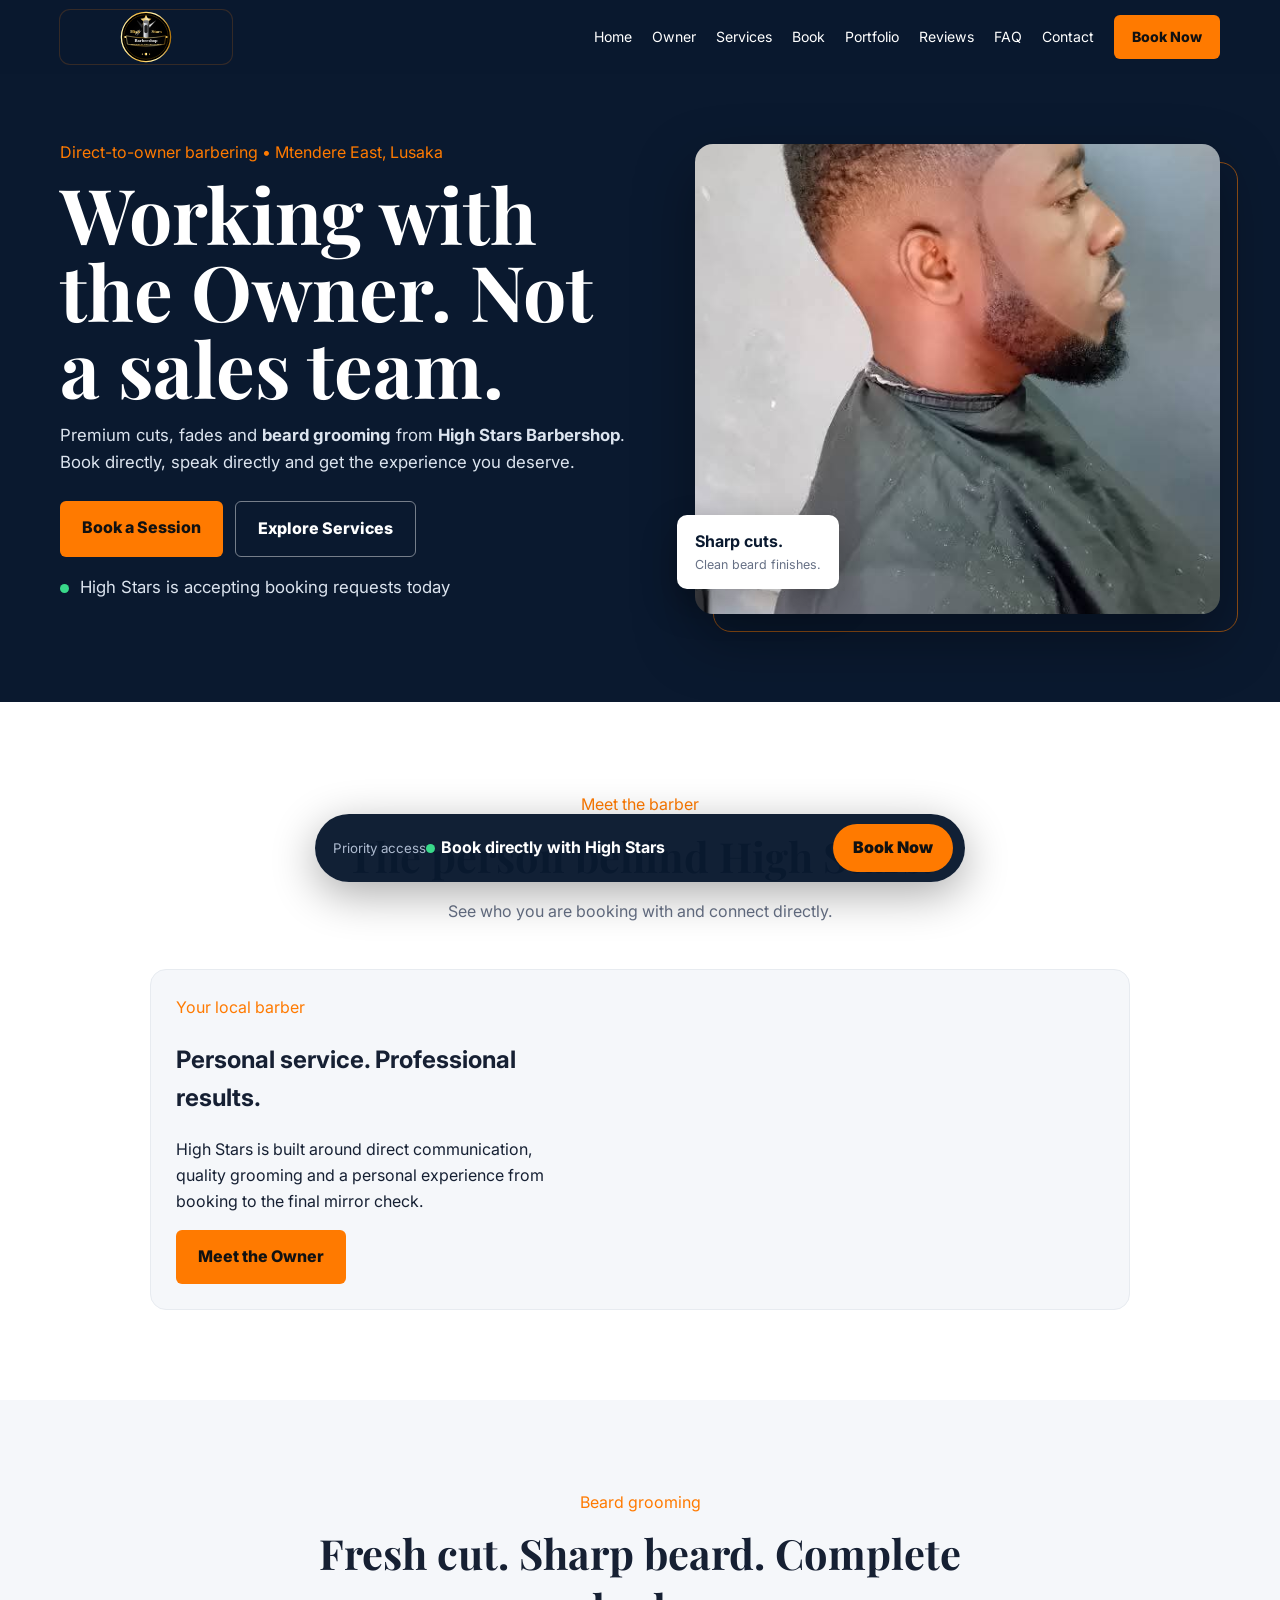
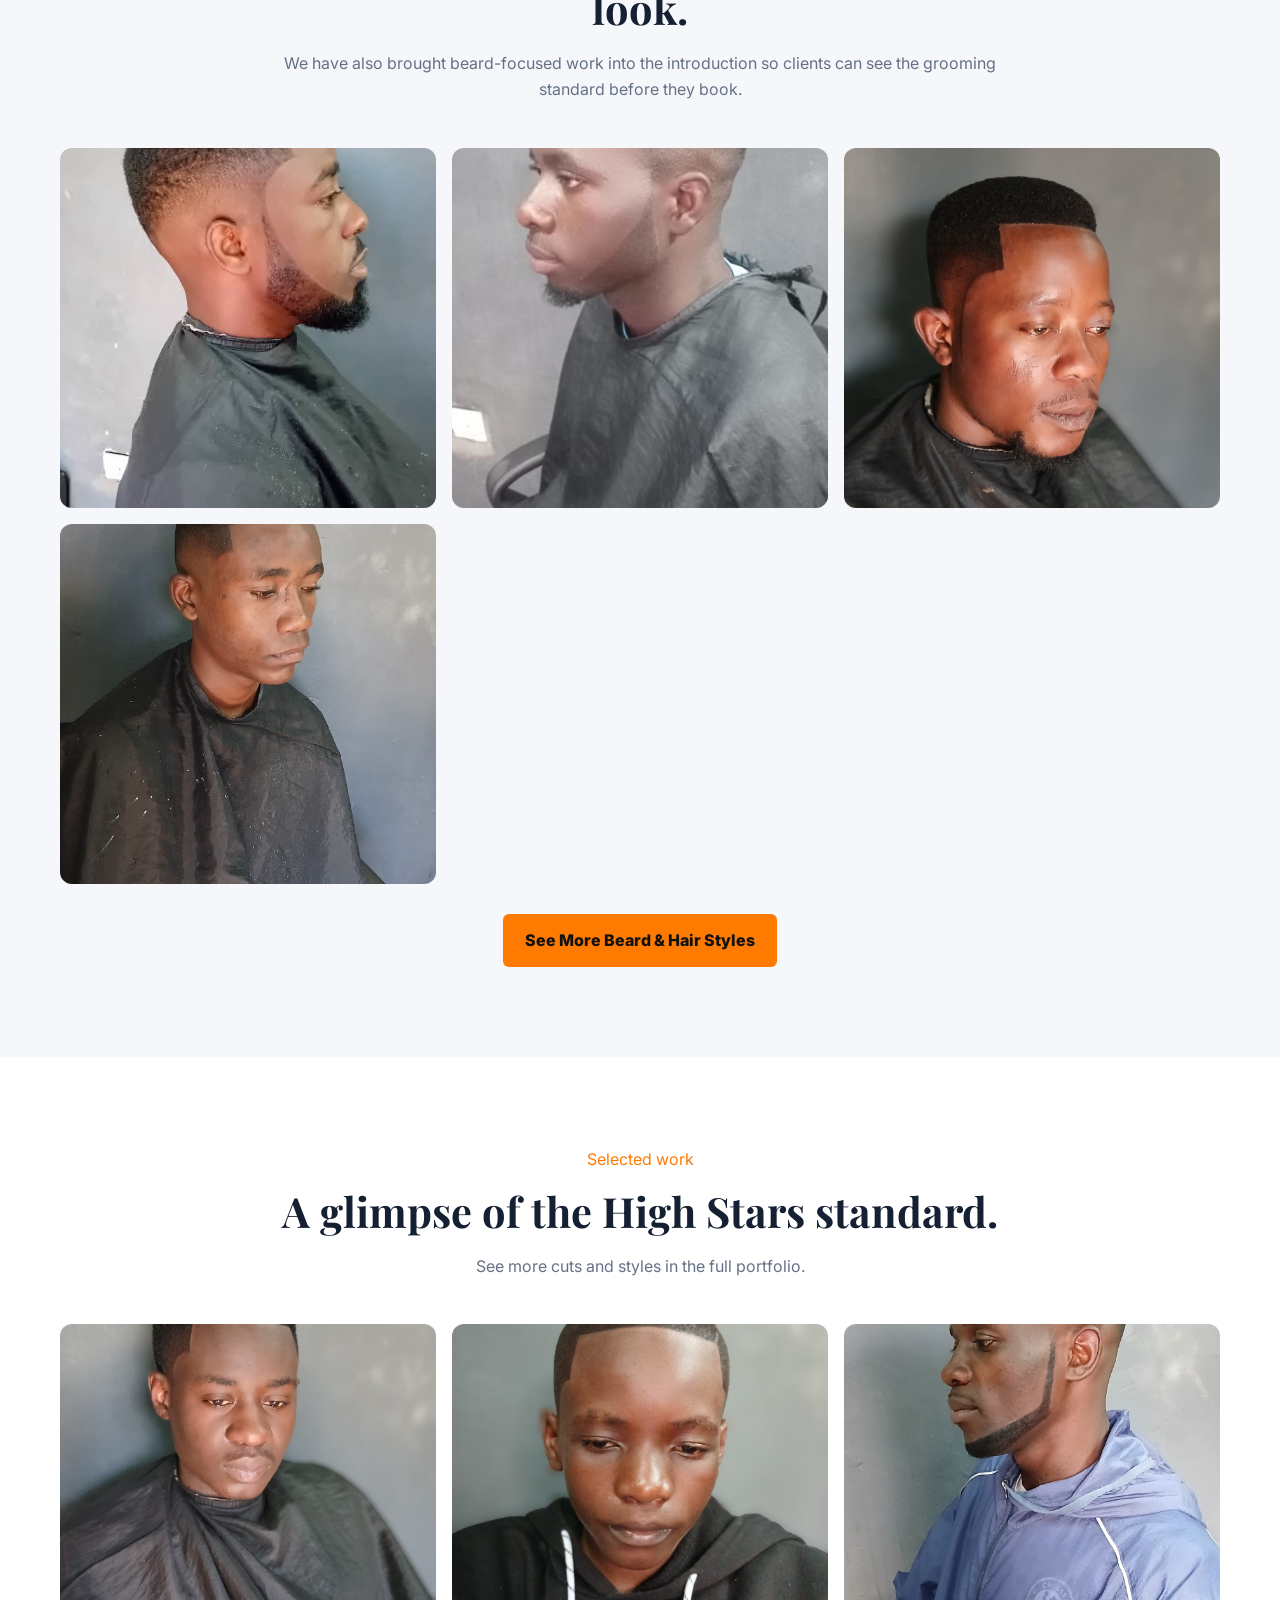
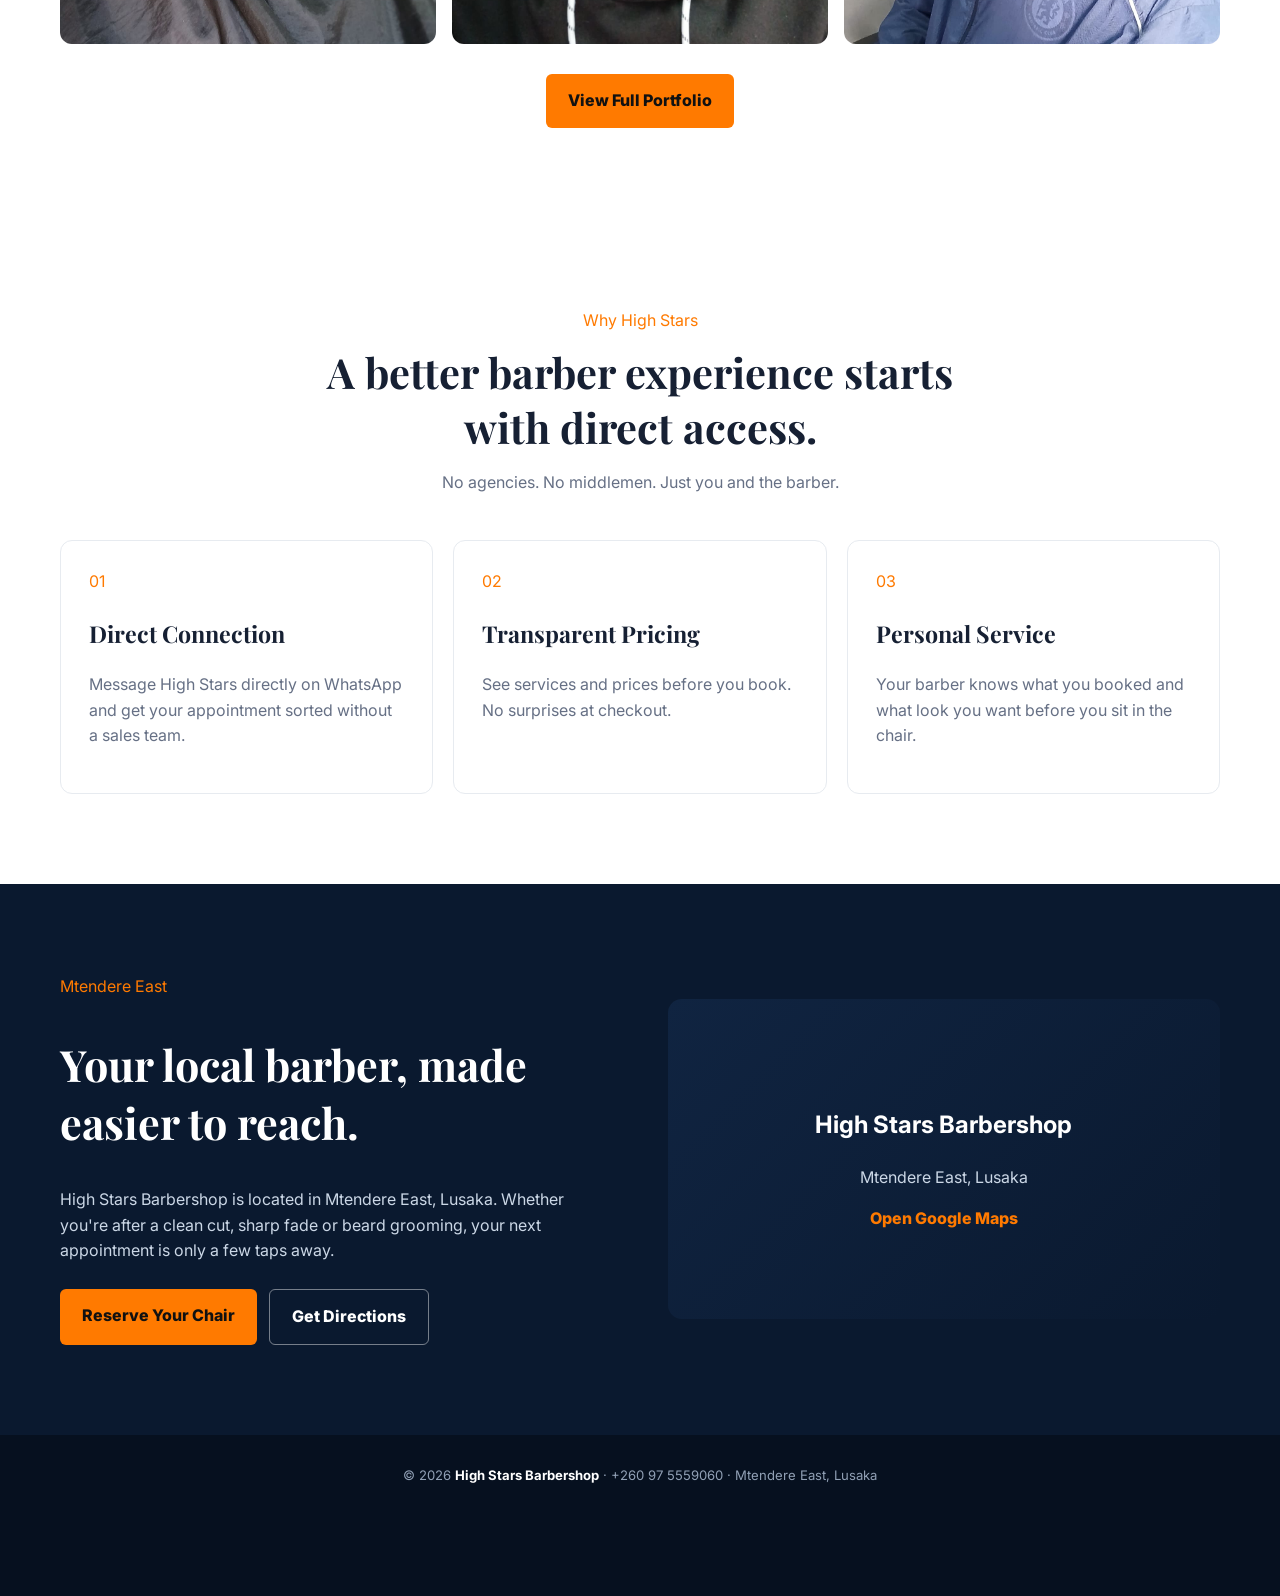
==== commit 098fdfb9: "Remove IMG-20260826-WA0076 from homepage" ====
--- a/index.html
+++ b/index.html
@@ -1 +1 @@
-<!doctype html><html lang='en'><head><meta charset='utf-8'><meta name='viewport' content='width=device-width,initial-scale=1'><meta name='description' content='High Stars Barbershop in Mtendere East, Lusaka. Direct barber booking.'><link rel='icon' type='image/svg+xml' href='high-stars-logo.svg'><title>High Stars Barbershop | Lusaka</title><link rel='stylesheet' href='styles.css'><link href='https://fonts.googleapis.com/css2?family=Inter:wght@400;500;700;800&family=Playfair+Display:wght@600;700&display=swap' rel='stylesheet'></head><body><header class='header'><div class='container nav'><a class='logo' href='index.html' aria-label='High Stars Barbershop home'></a><nav class='links' id='nav'><a href='index.html'>Home</a><a href='about.html'>Owner</a><a href='services.html'>Services</a><a href='booking.html'>Book</a><a href='portfolio.html'>Portfolio</a><a href='reviews.html'>Reviews</a><a href='faq.html'>FAQ</a><a href='contact.html'>Contact</a><a class='navbook' href='booking.html'>Book Now</a></nav><button class='menu' type='button' aria-label='Open menu' onclick='nav.classList.toggle("open")'>MENU</button></div></header><main><section class='hero'><div class='container hero-content'><div class='hero-copy'><div class='eyebrow'>Direct-to-owner barbering • Mtendere East, Lusaka</div><h1>Working with the Owner. Not a sales team.</h1><p>Premium cuts, fades and <strong>beard grooming</strong> from <strong>High Stars Barbershop</strong>. Book directly, speak directly and get the experience you deserve.</p><div class='actions'><a class='btn primary' href='booking.html'>Book a Session</a><a class='btn secondary' href='services.html'>Explore Services</a></div><p><i class='dot'></i> High Stars is accepting booking requests today</p></div><div class='hero-visual'><img src='IMG-20260826-WA0064.jpg' alt='High Stars Barbershop haircut and beard grooming' fetchpriority='high'><div class='hero-badge'><strong>Sharp cuts.</strong><span>Clean beard finishes.</span></div></div></div></section><section class='section'><div class='container'><div class='section-head'><div class='eyebrow'>Meet the barber</div><h2>The person behind High Stars.</h2><p>See who you are booking with and connect directly.</p></div><div class='owner-card'><img src='IMG-20260826-WA0076.jpg' alt='High Stars Barbershop work' loading='lazy'><div><div class='eyebrow'>Your local barber</div><h2>Personal service. Professional results.</h2><p>High Stars is built around direct communication, quality grooming and a personal experience from booking to the final mirror check.</p><a class='btn primary' href='about.html'>Meet the Owner</a></div></div></div></section><section class='section beard-section'><div class='container'><div class='section-head'><div class='eyebrow'>Beard grooming</div><h2>Fresh cut. Sharp beard. Complete look.</h2><p>We have also brought beard-focused work into the introduction so clients can see the grooming standard before they book.</p></div><div class='gallery beard-gallery'><div class='work'><img src='IMG-20260826-WA0064.jpg' alt='High Stars beard grooming work' loading='lazy'></div><div class='work'><img src='IMG-20260826-WA0069.jpg' alt='High Stars beard grooming work' loading='lazy'></div><div class='work'><img src='IMG-20260826-WA0078.jpg' alt='High Stars beard grooming work' loading='lazy'></div><div class='work'><img src='IMG-20260826-WA0088.jpg' alt='High Stars beard grooming work' loading='lazy'></div></div><div style='text-align:center;margin-top:30px'><a class='btn primary' href='portfolio.html'>See More Beard & Hair Styles</a></div></div></section><section class='section'><div class='container'><div class='section-head'><div class='eyebrow'>Selected work</div><h2>A glimpse of the High Stars standard.</h2><p>See more cuts and styles in the full portfolio.</p></div><div class='gallery home-gallery'><div class='work'><img src='IMG-20260826-WA0080.jpg' alt='High Stars portfolio work' loading='lazy'></div><div class='work'><img src='IMG-20260826-WA0082.jpg' alt='High Stars portfolio work' loading='lazy'></div><div class='work'><img src='IMG-20260826-WA0086.jpg' alt='High Stars portfolio work' loading='lazy'></div></div><div style='text-align:center;margin-top:30px'><a class='btn primary' href='portfolio.html'>View Full Portfolio</a></div></div></section><section class='section'><div class='container'><div class='section-head'><div class='eyebrow'>Why High Stars</div><h2>A better barber experience starts with direct access.</h2><p>No agencies. No middlemen. Just you and the barber.</p></div><div class='grid3'><div class='card'><div class='eyebrow'>01</div><h3>Direct Connection</h3><p>Message High Stars directly on WhatsApp and get your appointment sorted without a sales team.</p></div><div class='card'><div class='eyebrow'>02</div><h3>Transparent Pricing</h3><p>See services and prices before you book. No surprises at checkout.</p></div><div class='card'><div class='eyebrow'>03</div><h3>Personal Service</h3><p>Your barber knows what you booked and what look you want before you sit in the chair.</p></div></div></div></section><section class='section dark'><div class='container split'><div><div class='eyebrow'>Mtendere East</div><h2 style="font:700 2.7rem 'Playfair Display',serif">Your local barber, made easier to reach.</h2><p>High Stars Barbershop is located in Mtendere East, Lusaka. Whether you're after a clean cut, sharp fade or beard grooming, your next appointment is only a few taps away.</p><div class='actions'><a class='btn primary' href='booking.html'>Reserve Your Chair</a><a class='btn secondary' href='contact.html'>Get Directions</a></div></div><div class='map'><div><h2>High Stars Barbershop</h2><p>Mtendere East, Lusaka</p><a href='https://maps.app.goo.gl/SeEXaBrpFjFjYUsZ6' target='_blank'>Open Google Maps</a></div></div></div></section></main><footer class='footer'><div class='container'>© 2026 <strong>High Stars Barbershop</strong> · +260 97 5559060 · Mtendere East, Lusaka</div></footer><div class='floating'><div><small>Priority access</small><strong><i class='dot'></i>Book directly with High Stars</strong></div><a class='booknow' href='booking.html'>Book Now</a></div></body></html>
+<!doctype html><html lang='en'><head><meta charset='utf-8'><meta name='viewport' content='width=device-width,initial-scale=1'><meta name='description' content='High Stars Barbershop in Mtendere East, Lusaka. Direct barber booking.'><meta name='google-site-verification' content='JOHjiXyVzwaUkRt0gnV69dccKAS5gKoJ3vT_4JWhQWU'><link rel='canonical' href='https://highstarbarbershop.vercel.app/'><link rel='icon' type='image/svg+xml' href='high-stars-logo.svg'><title>High Stars Barbershop | Lusaka</title><link rel='stylesheet' href='styles.css'><link href='https://fonts.googleapis.com/css2?family=Inter:wght@400;500;700;800&family=Playfair+Display:wght@600;700&display=swap' rel='stylesheet'></head><body><header class='header'><div class='container nav'><a class='logo' href='index.html' aria-label='High Stars Barbershop home'></a><nav class='links' id='nav'><a href='index.html'>Home</a><a href='about.html'>Owner</a><a href='services.html'>Services</a><a href='booking.html'>Book</a><a href='portfolio.html'>Portfolio</a><a href='reviews.html'>Reviews</a><a href='faq.html'>FAQ</a><a href='contact.html'>Contact</a><a class='navbook' href='booking.html'>Book Now</a></nav><button class='menu' type='button' aria-label='Open menu' onclick='nav.classList.toggle("open")'>MENU</button></div></header><main><section class='hero'><div class='container hero-content'><div class='hero-copy'><div class='eyebrow'>Direct-to-owner barbering • Mtendere East, Lusaka</div><h1>Working with the Owner. Not a sales team.</h1><p>Premium cuts, fades and <strong>beard grooming</strong> from <strong>High Stars Barbershop</strong>. Book directly, speak directly and get the experience you deserve.</p><div class='actions'><a class='btn primary' href='booking.html'>Book a Session</a><a class='btn secondary' href='services.html'>Explore Services</a></div><p><i class='dot'></i> High Stars is accepting booking requests today</p></div><div class='hero-visual'><img src='IMG-20260826-WA0064.jpg' alt='High Stars Barbershop haircut and beard grooming' fetchpriority='high'><div class='hero-badge'><strong>Sharp cuts.</strong><span>Clean beard finishes.</span></div></div></div></section><section class='section'><div class='container'><div class='section-head'><div class='eyebrow'>Meet the barber</div><h2>The person behind High Stars.</h2><p>See who you are booking with and connect directly.</p></div><div class='owner-card'><div><div class='eyebrow'>Your local barber</div><h2>Personal service. Professional results.</h2><p>High Stars is built around direct communication, quality grooming and a personal experience from booking to the final mirror check.</p><a class='btn primary' href='about.html'>Meet the Owner</a></div></div></div></section><section class='section beard-section'><div class='container'><div class='section-head'><div class='eyebrow'>Beard grooming</div><h2>Fresh cut. Sharp beard. Complete look.</h2><p>We have also brought beard-focused work into the introduction so clients can see the grooming standard before they book.</p></div><div class='gallery beard-gallery'><div class='work'><img src='IMG-20260826-WA0064.jpg' alt='High Stars beard grooming work' loading='lazy'></div><div class='work'><img src='IMG-20260826-WA0069.jpg' alt='High Stars beard grooming work' loading='lazy'></div><div class='work'><img src='IMG-20260826-WA0078.jpg' alt='High Stars beard grooming work' loading='lazy'></div><div class='work'><img src='IMG-20260826-WA0088.jpg' alt='High Stars beard grooming work' loading='lazy'></div></div><div style='text-align:center;margin-top:30px'><a class='btn primary' href='portfolio.html'>See More Beard & Hair Styles</a></div></div></section><section class='section'><div class='container'><div class='section-head'><div class='eyebrow'>Selected work</div><h2>A glimpse of the High Stars standard.</h2><p>See more cuts and styles in the full portfolio.</p></div><div class='gallery home-gallery'><div class='work'><img src='IMG-20260826-WA0080.jpg' alt='High Stars portfolio work' loading='lazy'></div><div class='work'><img src='IMG-20260826-WA0082.jpg' alt='High Stars portfolio work' loading='lazy'></div><div class='work'><img src='IMG-20260826-WA0086.jpg' alt='High Stars portfolio work' loading='lazy'></div></div><div style='text-align:center;margin-top:30px'><a class='btn primary' href='portfolio.html'>View Full Portfolio</a></div></div></section><section class='section'><div class='container'><div class='section-head'><div class='eyebrow'>Why High Stars</div><h2>A better barber experience starts with direct access.</h2><p>No agencies. No middlemen. Just you and the barber.</p></div><div class='grid3'><div class='card'><div class='eyebrow'>01</div><h3>Direct Connection</h3><p>Message High Stars directly on WhatsApp and get your appointment sorted without a sales team.</p></div><div class='card'><div class='eyebrow'>02</div><h3>Transparent Pricing</h3><p>See services and prices before you book. No surprises at checkout.</p></div><div class='card'><div class='eyebrow'>03</div><h3>Personal Service</h3><p>Your barber knows what you booked and what look you want before you sit in the chair.</p></div></div></div></section><section class='section dark'><div class='container split'><div><div class='eyebrow'>Mtendere East</div><h2 style="font:700 2.7rem 'Playfair Display',serif">Your local barber, made easier to reach.</h2><p>High Stars Barbershop is located in Mtendere East, Lusaka. Whether you're after a clean cut, sharp fade or beard grooming, your next appointment is only a few taps away.</p><div class='actions'><a class='btn primary' href='booking.html'>Reserve Your Chair</a><a class='btn secondary' href='contact.html'>Get Directions</a></div></div><div class='map'><div><h2>High Stars Barbershop</h2><p>Mtendere East, Lusaka</p><a href='https://maps.app.goo.gl/SeEXaBrpFjFjYUsZ6' target='_blank'>Open Google Maps</a></div></div></div></section></main><footer class='footer'><div class='container'>© 2026 <strong>High Stars Barbershop</strong> · +260 97 5559060 · Mtendere East, Lusaka</div></footer><div class='floating'><div><small>Priority access</small><strong><i class='dot'></i>Book directly with High Stars</strong></div><a class='booknow' href='booking.html'>Book Now</a></div></body></html>
--- a/styles.css
+++ b/styles.css
@@ -1 +1 @@
-:root{--navy:#0A192F;--navy2:#102441;--orange:#FF7A00;--white:#fff;--soft:#f5f7fa;--text:#162033;--muted:#667085;--line:#e7ebf0}*{box-sizing:border-box}html{scroll-behavior:smooth}body{margin:0;font-family:Inter,Arial,sans-serif;color:var(--text);line-height:1.6;background:#fff}a{text-decoration:none;color:inherit}.container{width:min(1160px,92%);margin:auto}.header{position:fixed;z-index:50;top:0;left:0;right:0;background:rgba(10,25,47,.97);color:#fff}.nav{height:74px;display:flex;align-items:center;justify-content:space-between}.logo{display:block;width:172px;height:54px;font-size:0;line-height:0;letter-spacing:0;background-image:url('high-stars-logo.svg');background-repeat:no-repeat;background-position:center;background-size:contain;border-radius:10px;overflow:hidden;filter:saturate(.9) contrast(1.05);box-shadow:0 0 0 1px rgba(255,122,0,.18);transition:.2s}.logo:hover{transform:scale(1.03);box-shadow:0 0 0 1px rgba(255,122,0,.55),0 5px 20px rgba(255,122,0,.12)}.logo span,.eyebrow{color:var(--orange)}.links{display:flex;align-items:center;gap:20px;font-size:.88rem}.links a:hover{color:var(--orange)}.navbook,.primary{background:var(--orange);color:#111;padding:11px 18px;border-radius:6px;font-weight:800}.menu{display:none;background:none;border:0;color:#fff;font:700 .78rem Inter,Arial,sans-serif;letter-spacing:1px;cursor:pointer}.hero{min-height:78vh;padding:125px 0 70px;color:#fff;background:var(--navy);display:flex;align-items:center}.hero-content{display:grid;grid-template-columns:1.05fr .95fr;gap:55px;align-items:center}.hero-copy{max-width:700px}.hero h1{font:700 clamp(2.8rem,6vw,5rem)/1 'Playfair Display',serif;max-width:760px;margin:10px 0}.hero p{max-width:680px;color:#dce4ef;font-size:1.05rem}.hero-visual{position:relative;min-height:470px}.hero-visual:after{content:'';position:absolute;inset:18px -18px -18px 18px;border:1px solid rgba(255,122,0,.55);border-radius:18px;z-index:0}.hero-visual img{position:relative;z-index:1;width:100%;height:470px;object-fit:cover;border-radius:18px;display:block;box-shadow:0 25px 60px rgba(0,0,0,.35)}.hero-badge{position:absolute;z-index:2;left:-18px;bottom:25px;background:#fff;color:var(--navy);padding:14px 18px;border-radius:10px;box-shadow:0 15px 35px rgba(0,0,0,.3);display:flex;flex-direction:column}.hero-badge strong{font-size:1rem}.hero-badge span{font-size:.78rem;color:var(--muted)}.eyebrow{text-transform:uppercase;letter-spacing:3px;font-size:.72rem;font-weight:800}.actions{display:flex;gap:12px;flex-wrap:wrap;margin-top:25px}.btn{padding:14px 22px;border-radius:6px;font-weight:800;display:inline-block}.secondary{border:1px solid #ffffff70;color:#fff}.page-title{max-width:760px}.page-title h1{font:700 clamp(2.7rem,5vw,4.5rem)/1.05 'Playfair Display',serif;margin:12px 0}.page-title p{color:#dce4ef;font-size:1.05rem}.hero.compact{min-height:50vh}.section{padding:90px 0}.section-head{text-align:center;max-width:720px;margin:0 auto 45px}.section-head h2{font:700 2.6rem 'Playfair Display',serif;margin:10px 0}.section-head p,.muted{color:var(--muted)}.grid3{display:grid;grid-template-columns:repeat(3,1fr);gap:20px}.card{padding:28px;border:1px solid var(--line);border-radius:12px;background:#fff;transition:.2s}.card:hover{transform:translateY(-5px);box-shadow:0 18px 40px #0a192f12}.card h3{font:700 1.45rem 'Playfair Display',serif}.card p{color:var(--muted)}.price{font-weight:900;font-size:1.2rem}.bookthis{display:inline-block;background:var(--navy);color:#fff;padding:10px 14px;border-radius:5px;font-size:.8rem;font-weight:800}.dark{background:var(--navy);color:#fff}.split{display:grid;grid-template-columns:1fr 1fr;gap:55px;align-items:center}.photo{min-height:420px;border-radius:16px;background:url('https://images.unsplash.com/photo-1585747860715-2ba37e788b70?auto=format&fit=crop&w=900&q=85') center/cover;overflow:hidden}.photo.supplied-owner-photo{background:none;display:flex;align-items:stretch}.photo.supplied-owner-photo img{width:100%;height:100%;min-height:420px;object-fit:cover;border-radius:16px;display:block}.owner-card,.portfolio-feature{display:grid;grid-template-columns:.9fr 1.1fr;gap:45px;align-items:center;max-width:980px;margin:auto}.owner-card{padding:25px;background:var(--soft);border-radius:16px;border:1px solid var(--line)}.owner-card img{width:100%;height:360px;object-fit:cover;border-radius:12px;display:block}.portfolio-feature{margin-bottom:45px;padding:25px;background:var(--soft);border-radius:16px;border:1px solid var(--line)}.portfolio-feature img{width:100%;height:300px;object-fit:cover;border-radius:12px;display:block}.beard-section{background:var(--soft)}.beard-gallery{grid-template-columns:repeat(4,1fr)}.beard-gallery .work{height:360px}.dark p{color:#cbd7e6}.checks{list-style:none;padding:0}.checks li{margin:12px 0}.checks li:before{content:'✓';color:var(--orange);font-weight:900;margin-right:10px}.gallery{display:grid;grid-template-columns:repeat(3,1fr);gap:16px}.work{height:320px;border-radius:12px;overflow:hidden;background:#eef1f5}.work img{width:100%;height:100%;object-fit:cover;display:block;transition:transform .35s ease}.work:hover img{transform:scale(1.04)}.reviews{display:grid;grid-template-columns:repeat(3,1fr);gap:18px}.review{padding:25px;border:1px solid var(--line);border-radius:12px}.stars{color:var(--orange);letter-spacing:3px}.faq{background:var(--soft)}details{background:#fff;border:1px solid var(--line);border-radius:8px;padding:18px 20px;margin:10px 0}summary{cursor:pointer;font-weight:700}details p{color:var(--muted)}.contact-grid{display:grid;grid-template-columns:1fr 1fr;gap:40px}.map{min-height:320px;border-radius:14px;background:linear-gradient(135deg,#102441,#0A192F);display:flex;align-items:center;justify-content:center;text-align:center;color:#fff;padding:30px}.map a{color:var(--orange);font-weight:800}.wa{display:inline-block;background:#18a957;color:#fff;padding:13px 20px;border-radius:6px;font-weight:800}.footer{background:#06101f;color:#91a0b5;text-align:center;padding:30px 0 110px;font-size:.82rem}.footer strong{color:#fff}.floating{position:fixed;z-index:60;bottom:18px;left:50%;transform:translateX(-50%);width:min(650px,92%);background:#0a192ff7;color:#fff;border-radius:50px;padding:10px 12px 10px 18px;display:flex;align-items:center;justify-content:space-between;box-shadow:0 12px 45px #0005}.floating small{color:#aebbd0}.floating .booknow{background:var(--orange);color:#111;padding:11px 20px;border-radius:30px;font-weight:900}.dot{width:9px;height:9px;border-radius:50%;background:#39d98a;display:inline-block;margin-right:6px}@media(max-width:900px){.hero-content{grid-template-columns:1fr;gap:35px}.hero-visual{min-height:380px}.hero-visual img{height:380px}.hero-badge{left:12px}.beard-gallery{grid-template-columns:repeat(2,1fr)}}@media(max-width:800px){.links{display:none;position:absolute;top:74px;left:0;right:0;background:var(--navy);padding:20px;flex-direction:column}.links.open{display:flex}.menu{display:block}.logo{width:148px;height:50px}.grid3,.reviews,.gallery,.split,.contact-grid,.owner-card,.portfolio-feature{grid-template-columns:1fr}.hero{padding-top:105px}.section{padding:70px 0}.photo{min-height:320px}.photo.supplied-owner-photo img{min-height:320px}.owner-card img{height:300px}.portfolio-feature img{height:280px}.beard-gallery{grid-template-columns:1fr 1fr}.beard-gallery .work{height:300px}.floating{border-radius:14px}.floating small{display:none}}@media(max-width:520px){.hero h1{font-size:2.55rem}.hero-visual{min-height:320px}.hero-visual img{height:320px}.hero-visual:after{inset:10px -10px -10px 10px}.beard-gallery{grid-template-columns:1fr}.beard-gallery .work{height:340px}}+:root{--navy:#0A192F;--navy2:#102441;--orange:#FF7A00;--white:#fff;--soft:#f5f7fa;--text:#162033;--muted:#667085;--line:#e7ebf0}*{box-sizing:border-box}html{scroll-behavior:smooth}body{margin:0;font-family:Inter,Arial,sans-serif;color:var(--text);line-height:1.6;background:#fff;overflow-x:hidden}a{text-decoration:none;color:inherit}.container{width:min(1160px,92%);margin:auto}.header{position:fixed;z-index:50;top:0;left:0;right:0;background:rgba(10,25,47,.97);color:#fff}.nav{height:74px;display:flex;align-items:center;justify-content:space-between}.logo{display:block;width:172px;height:54px;font-size:0;line-height:0;letter-spacing:0;background-image:url('high-stars-logo.svg');background-repeat:no-repeat;background-position:center;background-size:contain;border-radius:10px;overflow:hidden;filter:saturate(.9) contrast(1.05);box-shadow:0 0 0 1px rgba(255,122,0,.18);transition:.2s}.logo:hover{transform:scale(1.03);box-shadow:0 0 0 1px rgba(255,122,0,.55),0 5px 20px rgba(255,122,0,.12)}.logo span,.eyebrow{color:var(--orange)}.links{display:flex;align-items:center;gap:20px;font-size:.88rem}.links a:hover{color:var(--orange)}.navbook,.primary{background:var(--orange);color:#111;padding:11px 18px;border-radius:6px;font-weight:800}.menu{display:none;background:none;border:0;color:#fff;font:700 .78rem Inter,Arial,sans-serif;letter-spacing:1px;cursor:pointer}.hero{min-height:78vh;padding:125px 0 70px;color:#fff;background:var(--navy);display:flex;align-items:center}.hero-content{display:grid;grid-template-columns:1.05fr .95fr;gap:55px;align-items:center}.hero-copy{max-width:700px}.hero h1{font:700 clamp(2.8rem,6vw,5rem)/1 'Playfair Display',serif;max-width:760px;margin:10px 0}.hero p{max-width:680px;color:#dce4ef;font-size:1.05rem}.hero-visual{position:relative;min-height:470px}.hero-visual:after{content:'';position:absolute;inset:18px -18px -18px 18px;border:1px solid rgba(255,122,0,.55);border-radius:18px;z-index:0}.hero-visual img{position:relative;z-index:1;width:100%;height:470px;object-fit:cover;border-radius:18px;display:block;box-shadow:0 25px 60px rgba(0,0,0,.35)}.hero-badge{position:absolute;z-index:2;left:-18px;bottom:25px;background:#fff;color:var(--navy);padding:14px 18px;border-radius:10px;box-shadow:0 15px 35px rgba(0,0,0,.3);display:flex;flex-direction:column}.hero-badge strong{font-size:1rem}.hero-badge span{font-size:.78rem;color:var(--muted)}.actions{display:flex;gap:12px;flex-wrap:wrap;margin-top:25px}.btn{padding:14px 22px;border-radius:6px;font-weight:800;display:inline-block}.secondary{border:1px solid #ffffff70;color:#fff}.page-title{max-width:760px}.page-title h1{font:700 clamp(2.7rem,5vw,4.5rem)/1.05 'Playfair Display',serif;margin:12px 0}.page-title p{color:#dce4ef;font-size:1.05rem}.hero.compact{min-height:50vh}.section{padding:90px 0}.section-head{text-align:center;max-width:720px;margin:0 auto 45px}.section-head h2{font:700 2.6rem 'Playfair Display',serif;margin:10px 0}.section-head p,.muted{color:var(--muted)}.grid3{display:grid;grid-template-columns:repeat(3,1fr);gap:20px}.card{padding:28px;border:1px solid var(--line);border-radius:12px;background:#fff;transition:.2s}.card:hover{transform:translateY(-5px);box-shadow:0 18px 40px #0a192f12}.card h3{font:700 1.45rem 'Playfair Display',serif}.card p{color:var(--muted)}.price{font-weight:900;font-size:1.2rem}.bookthis{display:inline-block;background:var(--navy);color:#fff;padding:10px 14px;border-radius:5px;font-size:.8rem;font-weight:800}.dark{background:var(--navy);color:#fff}.split{display:grid;grid-template-columns:1fr 1fr;gap:55px;align-items:center}.photo{min-height:420px;border-radius:16px;background:url('https://images.unsplash.com/photo-1585747860715-2ba37e788b70?auto=format&fit=crop&w=900&q=85') center/cover;overflow:hidden}.photo.supplied-owner-photo{background:none;display:flex;align-items:stretch}.photo.supplied-owner-photo img{width:100%;height:100%;min-height:420px;object-fit:cover;border-radius:16px;display:block}.owner-card,.portfolio-feature{display:grid;grid-template-columns:.9fr 1.1fr;gap:45px;align-items:center;max-width:980px;margin:auto}.owner-card{padding:25px;background:var(--soft);border-radius:16px;border:1px solid var(--line)}.owner-card img{width:100%;height:360px;object-fit:cover;border-radius:12px;display:block}.portfolio-feature{margin-bottom:70px;padding:25px;background:var(--soft);border-radius:16px;border:1px solid var(--line)}.portfolio-feature img{width:100%;height:300px;object-fit:cover;border-radius:12px;display:block}.beard-section{background:var(--soft)}.beard-gallery{grid-template-columns:repeat(4,1fr)}.beard-gallery .work{height:360px}.dark p{color:#cbd7e6}.checks{list-style:none;padding:0}.checks li{margin:12px 0}.checks li:before{content:'✓';color:var(--orange);font-weight:900;margin-right:10px}.gallery{display:grid;grid-template-columns:repeat(3,1fr);gap:16px}.work{height:320px;border-radius:12px;overflow:hidden;background:#eef1f5}.work img{width:100%;height:100%;object-fit:cover;display:block;transition:transform .35s ease}.work:hover img{transform:scale(1.04)}.video-heading{margin-top:10px}.video-gallery{display:grid;grid-template-columns:repeat(2,minmax(0,1fr));gap:22px;margin:0 auto 65px;max-width:980px}.video-card{position:relative;background:linear-gradient(145deg,#0A192F,#102441);border:1px solid rgba(255,122,0,.3);border-radius:14px;overflow:hidden;box-shadow:0 12px 35px rgba(10,25,47,.14);padding-top:6px}.video-card:before{content:'';position:absolute;top:0;left:18px;right:18px;height:3px;background:var(--orange);border-radius:0 0 4px 4px;z-index:2}.video-card video{display:block;width:100%;height:auto;aspect-ratio:auto;object-fit:contain;background:#06101f;user-select:none;-webkit-user-select:none}.video-caption{display:flex;align-items:center;justify-content:space-between;gap:15px;padding:14px 16px;background:#0A192F;color:#fff;border-top:1px solid rgba(255,122,0,.22)}.video-caption strong{font-size:.95rem}.video-caption span{font-size:.78rem;color:#cbd7e6}.reviews{display:grid;grid-template-columns:repeat(3,1fr);gap:18px}.review{padding:25px;border:1px solid var(--line);border-radius:12px}.stars{color:var(--orange);letter-spacing:3px}.faq{background:var(--soft)}details{background:#fff;border:1px solid var(--line);border-radius:8px;padding:18px 20px;margin:10px 0}summary{cursor:pointer;font-weight:700}details p{color:var(--muted)}.contact-grid{display:grid;grid-template-columns:1fr 1fr;gap:40px}.map{min-height:320px;border-radius:14px;background:linear-gradient(135deg,#102441,#0A192F);display:flex;align-items:center;justify-content:center;text-align:center;color:#fff;padding:30px}.map a{color:var(--orange);font-weight:800}.wa{display:inline-block;background:#18a957;color:#fff;padding:13px 20px;border-radius:6px;font-weight:800}.footer{background:#06101f;color:#91a0b5;text-align:center;padding:30px 0 110px;font-size:.82rem}.footer strong{color:#fff}.floating{position:fixed;z-index:60;bottom:18px;left:50%;transform:translateX(-50%);width:min(650px,92%);background:#0a192ff7;color:#fff;border-radius:50px;padding:10px 12px 10px 18px;display:flex;align-items:center;justify-content:space-between;box-shadow:0 12px 45px #0005}.floating small{color:#aebbd0}.floating .booknow{background:var(--orange);color:#111;padding:11px 20px;border-radius:30px;font-weight:900}.dot{width:9px;height:9px;border-radius:50%;background:#39d98a;display:inline-block;margin-right:6px}@media(max-width:900px){.hero-content{grid-template-columns:1fr;gap:35px}.hero-visual{min-height:380px}.hero-visual img{height:380px}.hero-badge{left:12px}.beard-gallery{grid-template-columns:repeat(2,1fr)}.video-gallery{grid-template-columns:1fr}}@media(max-width:800px){.links{display:none;position:absolute;top:74px;left:0;right:0;background:var(--navy);padding:20px;flex-direction:column}.links.open{display:flex}.menu{display:block}.logo{width:148px;height:50px}.grid3,.reviews,.gallery,.split,.contact-grid,.owner-card,.portfolio-feature{grid-template-columns:1fr}.hero{padding-top:105px}.section{padding:70px 0}.photo{min-height:320px}.photo.supplied-owner-photo img{min-height:320px}.owner-card img{height:300px}.portfolio-feature img{height:280px}.beard-gallery{grid-template-columns:1fr 1fr}.beard-gallery .work{height:300px}.floating{border-radius:14px}.floating small{display:none}}@media(max-width:520px){.hero h1{font-size:2.55rem}.hero-visual{min-height:320px}.hero-visual img{height:320px}.hero-visual:after{inset:10px -10px -10px 10px}.beard-gallery{grid-template-columns:1fr}.beard-gallery .work{height:340px}.video-gallery{gap:16px;margin-bottom:50px}.video-caption{align-items:flex-start;flex-direction:column;gap:2px}}
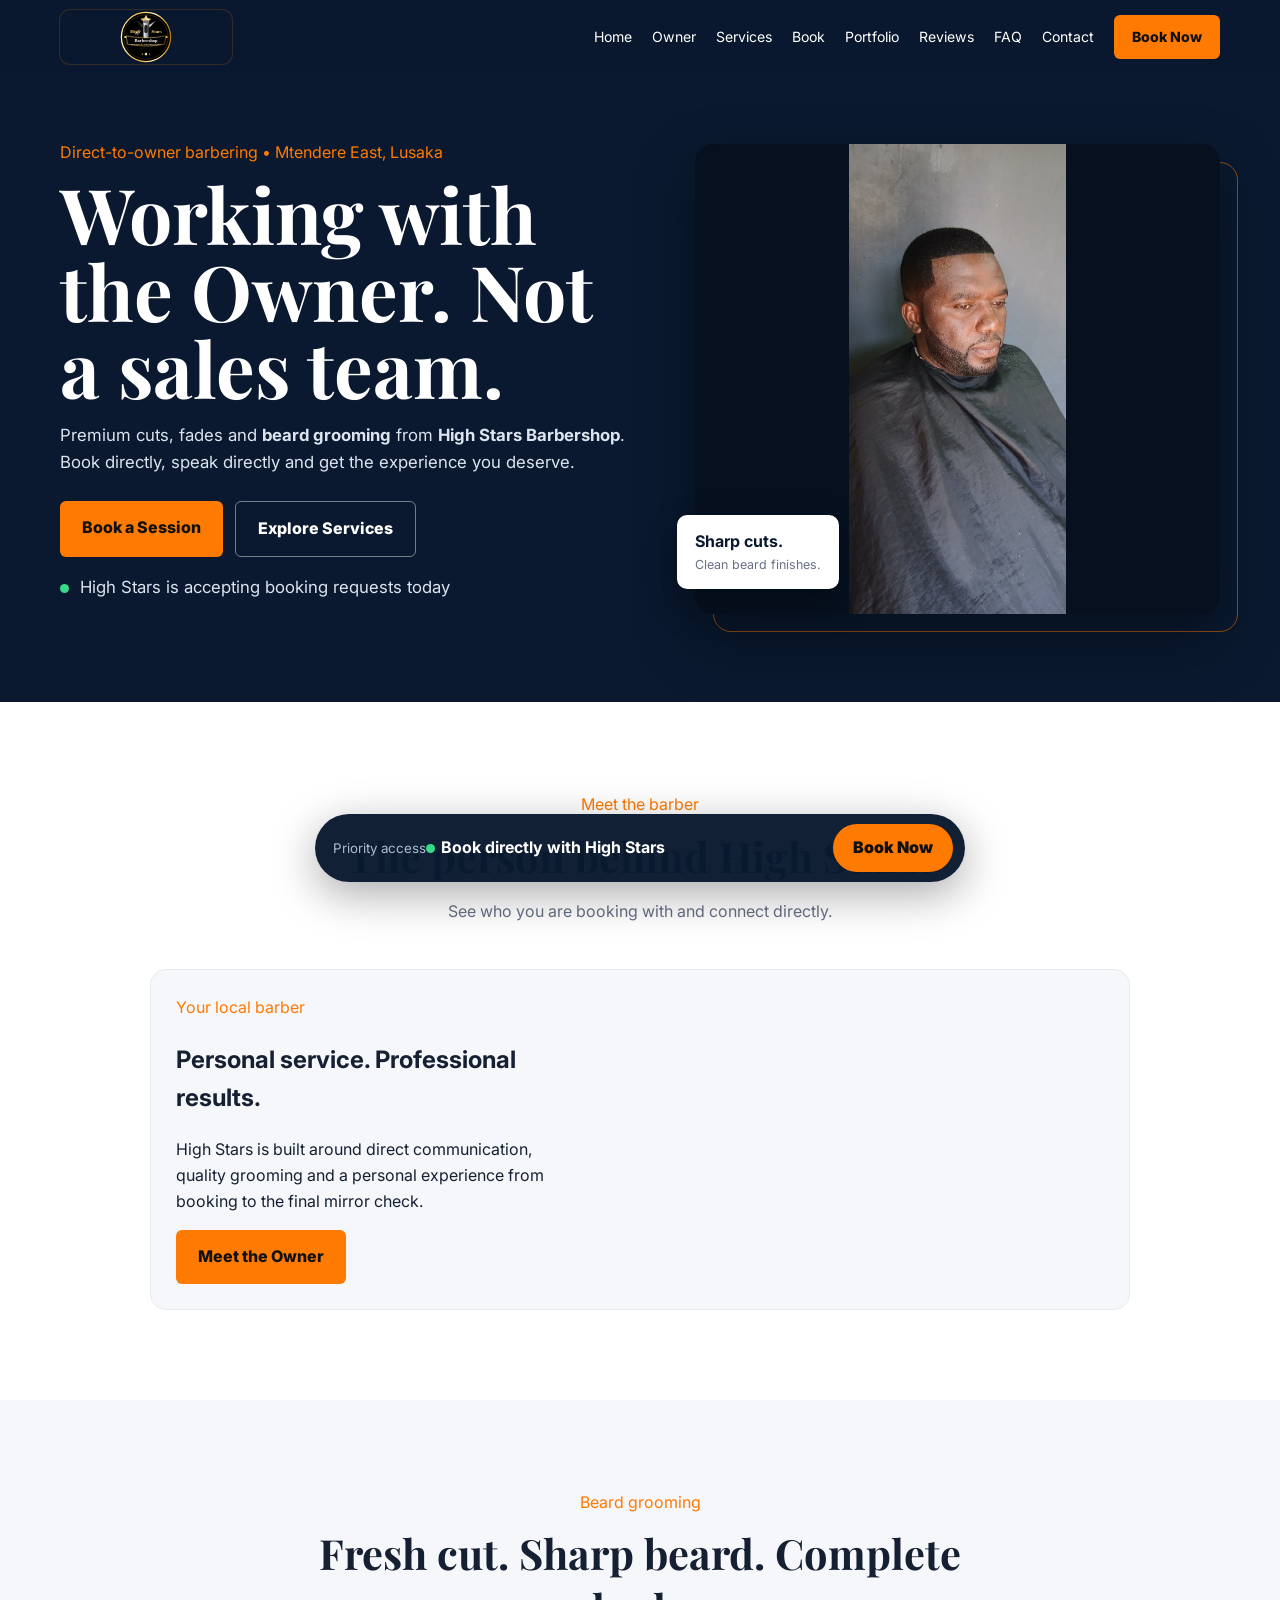
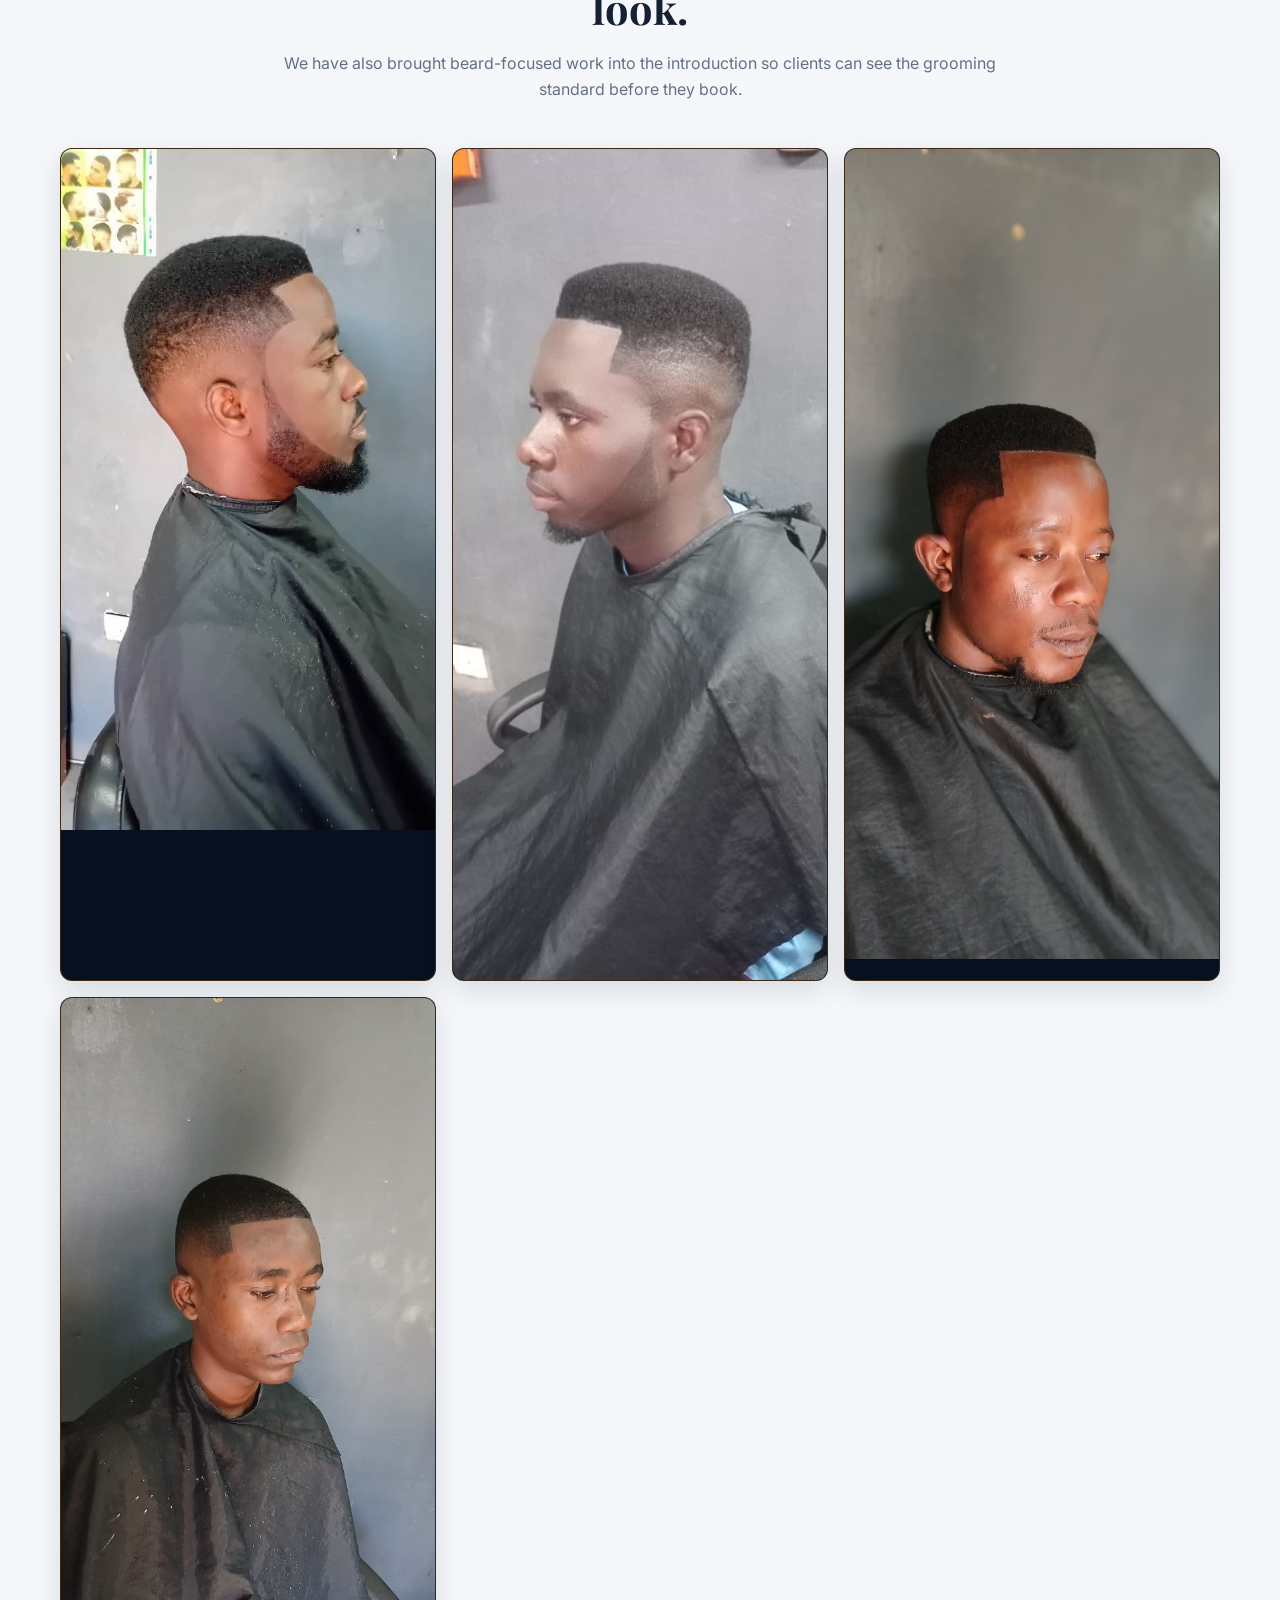
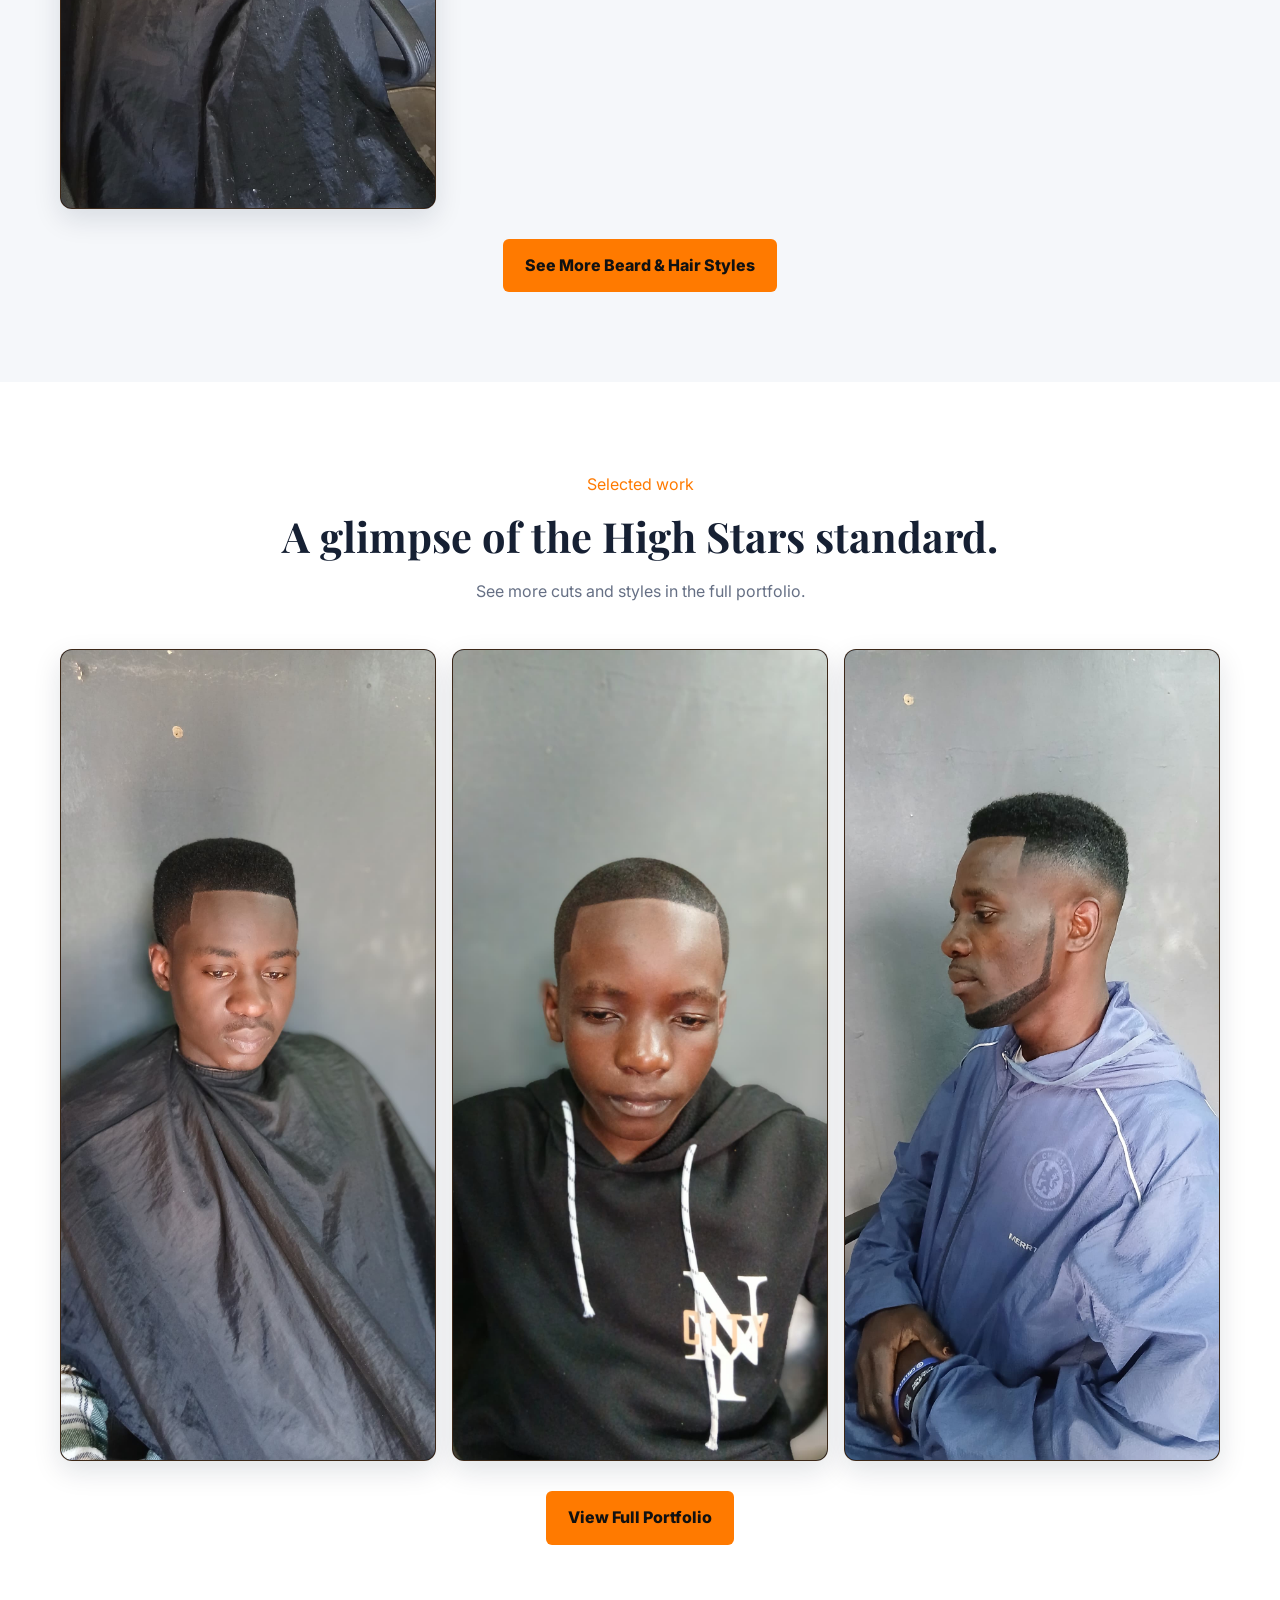
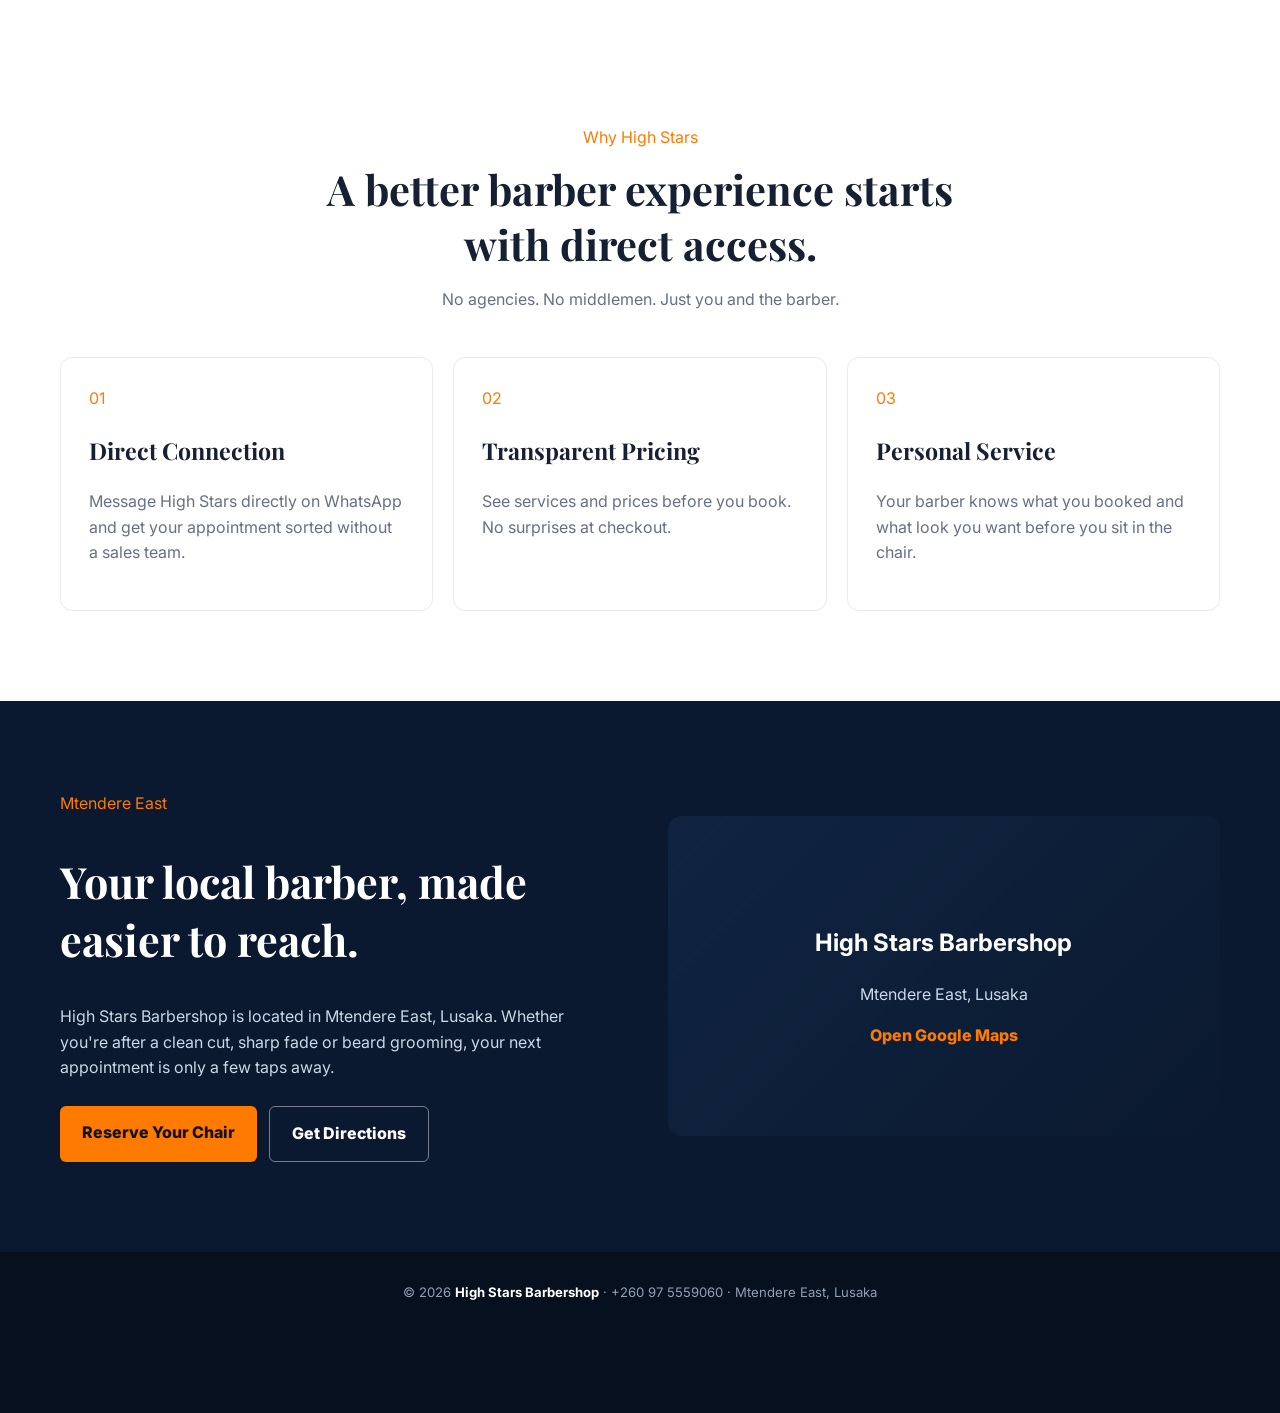
==== commit 2da42fa0: "Update index.html with new hero image and content Updated hero image and added new content sections." ====
--- a/index.html
+++ b/index.html
@@ -1 +1 @@
-<!doctype html><html lang='en'><head><meta charset='utf-8'><meta name='viewport' content='width=device-width,initial-scale=1'><meta name='description' content='High Stars Barbershop in Mtendere East, Lusaka. Direct barber booking.'><meta name='google-site-verification' content='JOHjiXyVzwaUkRt0gnV69dccKAS5gKoJ3vT_4JWhQWU'><link rel='canonical' href='https://highstarbarbershop.vercel.app/'><link rel='icon' type='image/svg+xml' href='high-stars-logo.svg'><title>High Stars Barbershop | Lusaka</title><link rel='stylesheet' href='styles.css'><link href='https://fonts.googleapis.com/css2?family=Inter:wght@400;500;700;800&family=Playfair+Display:wght@600;700&display=swap' rel='stylesheet'></head><body><header class='header'><div class='container nav'><a class='logo' href='index.html' aria-label='High Stars Barbershop home'></a><nav class='links' id='nav'><a href='index.html'>Home</a><a href='about.html'>Owner</a><a href='services.html'>Services</a><a href='booking.html'>Book</a><a href='portfolio.html'>Portfolio</a><a href='reviews.html'>Reviews</a><a href='faq.html'>FAQ</a><a href='contact.html'>Contact</a><a class='navbook' href='booking.html'>Book Now</a></nav><button class='menu' type='button' aria-label='Open menu' onclick='nav.classList.toggle("open")'>MENU</button></div></header><main><section class='hero'><div class='container hero-content'><div class='hero-copy'><div class='eyebrow'>Direct-to-owner barbering • Mtendere East, Lusaka</div><h1>Working with the Owner. Not a sales team.</h1><p>Premium cuts, fades and <strong>beard grooming</strong> from <strong>High Stars Barbershop</strong>. Book directly, speak directly and get the experience you deserve.</p><div class='actions'><a class='btn primary' href='booking.html'>Book a Session</a><a class='btn secondary' href='services.html'>Explore Services</a></div><p><i class='dot'></i> High Stars is accepting booking requests today</p></div><div class='hero-visual'><img src='IMG-20260826-WA0064.jpg' alt='High Stars Barbershop haircut and beard grooming' fetchpriority='high'><div class='hero-badge'><strong>Sharp cuts.</strong><span>Clean beard finishes.</span></div></div></div></section><section class='section'><div class='container'><div class='section-head'><div class='eyebrow'>Meet the barber</div><h2>The person behind High Stars.</h2><p>See who you are booking with and connect directly.</p></div><div class='owner-card'><div><div class='eyebrow'>Your local barber</div><h2>Personal service. Professional results.</h2><p>High Stars is built around direct communication, quality grooming and a personal experience from booking to the final mirror check.</p><a class='btn primary' href='about.html'>Meet the Owner</a></div></div></div></section><section class='section beard-section'><div class='container'><div class='section-head'><div class='eyebrow'>Beard grooming</div><h2>Fresh cut. Sharp beard. Complete look.</h2><p>We have also brought beard-focused work into the introduction so clients can see the grooming standard before they book.</p></div><div class='gallery beard-gallery'><div class='work'><img src='IMG-20260826-WA0064.jpg' alt='High Stars beard grooming work' loading='lazy'></div><div class='work'><img src='IMG-20260826-WA0069.jpg' alt='High Stars beard grooming work' loading='lazy'></div><div class='work'><img src='IMG-20260826-WA0078.jpg' alt='High Stars beard grooming work' loading='lazy'></div><div class='work'><img src='IMG-20260826-WA0088.jpg' alt='High Stars beard grooming work' loading='lazy'></div></div><div style='text-align:center;margin-top:30px'><a class='btn primary' href='portfolio.html'>See More Beard & Hair Styles</a></div></div></section><section class='section'><div class='container'><div class='section-head'><div class='eyebrow'>Selected work</div><h2>A glimpse of the High Stars standard.</h2><p>See more cuts and styles in the full portfolio.</p></div><div class='gallery home-gallery'><div class='work'><img src='IMG-20260826-WA0080.jpg' alt='High Stars portfolio work' loading='lazy'></div><div class='work'><img src='IMG-20260826-WA0082.jpg' alt='High Stars portfolio work' loading='lazy'></div><div class='work'><img src='IMG-20260826-WA0086.jpg' alt='High Stars portfolio work' loading='lazy'></div></div><div style='text-align:center;margin-top:30px'><a class='btn primary' href='portfolio.html'>View Full Portfolio</a></div></div></section><section class='section'><div class='container'><div class='section-head'><div class='eyebrow'>Why High Stars</div><h2>A better barber experience starts with direct access.</h2><p>No agencies. No middlemen. Just you and the barber.</p></div><div class='grid3'><div class='card'><div class='eyebrow'>01</div><h3>Direct Connection</h3><p>Message High Stars directly on WhatsApp and get your appointment sorted without a sales team.</p></div><div class='card'><div class='eyebrow'>02</div><h3>Transparent Pricing</h3><p>See services and prices before you book. No surprises at checkout.</p></div><div class='card'><div class='eyebrow'>03</div><h3>Personal Service</h3><p>Your barber knows what you booked and what look you want before you sit in the chair.</p></div></div></div></section><section class='section dark'><div class='container split'><div><div class='eyebrow'>Mtendere East</div><h2 style="font:700 2.7rem 'Playfair Display',serif">Your local barber, made easier to reach.</h2><p>High Stars Barbershop is located in Mtendere East, Lusaka. Whether you're after a clean cut, sharp fade or beard grooming, your next appointment is only a few taps away.</p><div class='actions'><a class='btn primary' href='booking.html'>Reserve Your Chair</a><a class='btn secondary' href='contact.html'>Get Directions</a></div></div><div class='map'><div><h2>High Stars Barbershop</h2><p>Mtendere East, Lusaka</p><a href='https://maps.app.goo.gl/SeEXaBrpFjFjYUsZ6' target='_blank'>Open Google Maps</a></div></div></div></section></main><footer class='footer'><div class='container'>© 2026 <strong>High Stars Barbershop</strong> · +260 97 5559060 · Mtendere East, Lusaka</div></footer><div class='floating'><div><small>Priority access</small><strong><i class='dot'></i>Book directly with High Stars</strong></div><a class='booknow' href='booking.html'>Book Now</a></div></body></html>+<!doctype html><html lang='en'><head><meta charset='utf-8'><meta name='viewport' content='width=device-width,initial-scale=1'><meta name='description' content='High Stars Barbershop in Mtendere East, Lusaka. Direct barber booking.'><meta name='google-site-verification' content='JOHjiXyVzwaUkRt0gnV69dccKAS5gKoJ3vT_4JWhQWU'><link rel='canonical' href='https://highstarbarbershop.vercel.app/'><link rel='icon' type='image/svg+xml' href='high-stars-logo.svg'><title>High Stars Barbershop | Lusaka</title><link rel='stylesheet' href='styles.css'><link href='https://fonts.googleapis.com/css2?family=Inter:wght@400;500;700;800&family=Playfair+Display:wght@600;700&display=swap' rel='stylesheet'></head><body><header class='header'><div class='container nav'><a class='logo' href='index.html' aria-label='High Stars Barbershop home'></a><nav class='links' id='nav'><a href='index.html'>Home</a><a href='about.html'>Owner</a><a href='services.html'>Services</a><a href='booking.html'>Book</a><a href='portfolio.html'>Portfolio</a><a href='reviews.html'>Reviews</a><a href='faq.html'>FAQ</a><a href='contact.html'>Contact</a><a class='navbook' href='booking.html'>Book Now</a></nav><button class='menu' type='button' aria-label='Open menu' onclick='nav.classList.toggle("open")'>MENU</button></div></header><main><section class='hero'><div class='container hero-content'><div class='hero-copy'><div class='eyebrow'>Direct-to-owner barbering • Mtendere East, Lusaka</div><h1>Working with the Owner. Not a sales team.</h1><p>Premium cuts, fades and <strong>beard grooming</strong> from <strong>High Stars Barbershop</strong>. Book directly, speak directly and get the experience you deserve.</p><div class='actions'><a class='btn primary' href='booking.html'>Book a Session</a><a class='btn secondary' href='services.html'>Explore Services</a></div><p><i class='dot'></i> High Stars is accepting booking requests today</p></div><div class='hero-visual'><img src='IMG-20260826-WA0105.jpg' alt='High Stars Barbershop haircut and beard grooming' fetchpriority='high'><div class='hero-badge'><strong>Sharp cuts.</strong><span>Clean beard finishes.</span></div></div></div></section><section class='section'><div class='container'><div class='section-head'><div class='eyebrow'>Meet the barber</div><h2>The person behind High Stars.</h2><p>See who you are booking with and connect directly.</p></div><div class='owner-card'><div><div class='eyebrow'>Your local barber</div><h2>Personal service. Professional results.</h2><p>High Stars is built around direct communication, quality grooming and a personal experience from booking to the final mirror check.</p><a class='btn primary' href='about.html'>Meet the Owner</a></div></div></div></section><section class='section beard-section'><div class='container'><div class='section-head'><div class='eyebrow'>Beard grooming</div><h2>Fresh cut. Sharp beard. Complete look.</h2><p>We have also brought beard-focused work into the introduction so clients can see the grooming standard before they book.</p></div><div class='gallery beard-gallery'><div class='work'><img src='IMG-20260826-WA0064.jpg' alt='High Stars beard grooming work' loading='lazy'></div><div class='work'><img src='IMG-20260826-WA0069.jpg' alt='High Stars beard grooming work' loading='lazy'></div><div class='work'><img src='IMG-20260826-WA0078.jpg' alt='High Stars beard grooming work' loading='lazy'></div><div class='work'><img src='IMG-20260826-WA0088.jpg' alt='High Stars beard grooming work' loading='lazy'></div></div><div style='text-align:center;margin-top:30px'><a class='btn primary' href='portfolio.html'>See More Beard & Hair Styles</a></div></div></section><section class='section'><div class='container'><div class='section-head'><div class='eyebrow'>Selected work</div><h2>A glimpse of the High Stars standard.</h2><p>See more cuts and styles in the full portfolio.</p></div><div class='gallery home-gallery'><div class='work'><img src='IMG-20260826-WA0080.jpg' alt='High Stars portfolio work' loading='lazy'></div><div class='work'><img src='IMG-20260826-WA0082.jpg' alt='High Stars portfolio work' loading='lazy'></div><div class='work'><img src='IMG-20260826-WA0086.jpg' alt='High Stars portfolio work' loading='lazy'></div></div><div style='text-align:center;margin-top:30px'><a class='btn primary' href='portfolio.html'>View Full Portfolio</a></div></div></section><section class='section'><div class='container'><div class='section-head'><div class='eyebrow'>Why High Stars</div><h2>A better barber experience starts with direct access.</h2><p>No agencies. No middlemen. Just you and the barber.</p></div><div class='grid3'><div class='card'><div class='eyebrow'>01</div><h3>Direct Connection</h3><p>Message High Stars directly on WhatsApp and get your appointment sorted without a sales team.</p></div><div class='card'><div class='eyebrow'>02</div><h3>Transparent Pricing</h3><p>See services and prices before you book. No surprises at checkout.</p></div><div class='card'><div class='eyebrow'>03</div><h3>Personal Service</h3><p>Your barber knows what you booked and what look you want before you sit in the chair.</p></div></div></div></section><section class='section dark'><div class='container split'><div><div class='eyebrow'>Mtendere East</div><h2 style="font:700 2.7rem 'Playfair Display',serif">Your local barber, made easier to reach.</h2><p>High Stars Barbershop is located in Mtendere East, Lusaka. Whether you're after a clean cut, sharp fade or beard grooming, your next appointment is only a few taps away.</p><div class='actions'><a class='btn primary' href='booking.html'>Reserve Your Chair</a><a class='btn secondary' href='contact.html'>Get Directions</a></div></div><div class='map'><div><h2>High Stars Barbershop</h2><p>Mtendere East, Lusaka</p><a href='https://maps.app.goo.gl/SeEXaBrpFjFjYUsZ6' target='_blank'>Open Google Maps</a></div></div></div></section></main><footer class='footer'><div class='container'>© 2026 <strong>High Stars Barbershop</strong> · +260 97 5559060 · Mtendere East, Lusaka</div></footer><div class='floating'><div><small>Priority access</small><strong><i class='dot'></i>Book directly with High Stars</strong></div><a class='booknow' href='booking.html'>Book Now</a></div></body></html>
--- a/styles.css
+++ b/styles.css
@@ -1 +1 @@
-:root{--navy:#0A192F;--navy2:#102441;--orange:#FF7A00;--white:#fff;--soft:#f5f7fa;--text:#162033;--muted:#667085;--line:#e7ebf0}*{box-sizing:border-box}html{scroll-behavior:smooth}body{margin:0;font-family:Inter,Arial,sans-serif;color:var(--text);line-height:1.6;background:#fff;overflow-x:hidden}a{text-decoration:none;color:inherit}.container{width:min(1160px,92%);margin:auto}.header{position:fixed;z-index:50;top:0;left:0;right:0;background:rgba(10,25,47,.97);color:#fff}.nav{height:74px;display:flex;align-items:center;justify-content:space-between}.logo{display:block;width:172px;height:54px;font-size:0;line-height:0;letter-spacing:0;background-image:url('high-stars-logo.svg');background-repeat:no-repeat;background-position:center;background-size:contain;border-radius:10px;overflow:hidden;filter:saturate(.9) contrast(1.05);box-shadow:0 0 0 1px rgba(255,122,0,.18);transition:.2s}.logo:hover{transform:scale(1.03);box-shadow:0 0 0 1px rgba(255,122,0,.55),0 5px 20px rgba(255,122,0,.12)}.logo span,.eyebrow{color:var(--orange)}.links{display:flex;align-items:center;gap:20px;font-size:.88rem}.links a:hover{color:var(--orange)}.navbook,.primary{background:var(--orange);color:#111;padding:11px 18px;border-radius:6px;font-weight:800}.menu{display:none;background:none;border:0;color:#fff;font:700 .78rem Inter,Arial,sans-serif;letter-spacing:1px;cursor:pointer}.hero{min-height:78vh;padding:125px 0 70px;color:#fff;background:var(--navy);display:flex;align-items:center}.hero-content{display:grid;grid-template-columns:1.05fr .95fr;gap:55px;align-items:center}.hero-copy{max-width:700px}.hero h1{font:700 clamp(2.8rem,6vw,5rem)/1 'Playfair Display',serif;max-width:760px;margin:10px 0}.hero p{max-width:680px;color:#dce4ef;font-size:1.05rem}.hero-visual{position:relative;min-height:470px}.hero-visual:after{content:'';position:absolute;inset:18px -18px -18px 18px;border:1px solid rgba(255,122,0,.55);border-radius:18px;z-index:0}.hero-visual img{position:relative;z-index:1;width:100%;height:470px;object-fit:cover;border-radius:18px;display:block;box-shadow:0 25px 60px rgba(0,0,0,.35)}.hero-badge{position:absolute;z-index:2;left:-18px;bottom:25px;background:#fff;color:var(--navy);padding:14px 18px;border-radius:10px;box-shadow:0 15px 35px rgba(0,0,0,.3);display:flex;flex-direction:column}.hero-badge strong{font-size:1rem}.hero-badge span{font-size:.78rem;color:var(--muted)}.actions{display:flex;gap:12px;flex-wrap:wrap;margin-top:25px}.btn{padding:14px 22px;border-radius:6px;font-weight:800;display:inline-block}.secondary{border:1px solid #ffffff70;color:#fff}.page-title{max-width:760px}.page-title h1{font:700 clamp(2.7rem,5vw,4.5rem)/1.05 'Playfair Display',serif;margin:12px 0}.page-title p{color:#dce4ef;font-size:1.05rem}.hero.compact{min-height:50vh}.section{padding:90px 0}.section-head{text-align:center;max-width:720px;margin:0 auto 45px}.section-head h2{font:700 2.6rem 'Playfair Display',serif;margin:10px 0}.section-head p,.muted{color:var(--muted)}.grid3{display:grid;grid-template-columns:repeat(3,1fr);gap:20px}.card{padding:28px;border:1px solid var(--line);border-radius:12px;background:#fff;transition:.2s}.card:hover{transform:translateY(-5px);box-shadow:0 18px 40px #0a192f12}.card h3{font:700 1.45rem 'Playfair Display',serif}.card p{color:var(--muted)}.price{font-weight:900;font-size:1.2rem}.bookthis{display:inline-block;background:var(--navy);color:#fff;padding:10px 14px;border-radius:5px;font-size:.8rem;font-weight:800}.dark{background:var(--navy);color:#fff}.split{display:grid;grid-template-columns:1fr 1fr;gap:55px;align-items:center}.photo{min-height:420px;border-radius:16px;background:url('https://images.unsplash.com/photo-1585747860715-2ba37e788b70?auto=format&fit=crop&w=900&q=85') center/cover;overflow:hidden}.photo.supplied-owner-photo{background:none;display:flex;align-items:stretch}.photo.supplied-owner-photo img{width:100%;height:100%;min-height:420px;object-fit:cover;border-radius:16px;display:block}.owner-card,.portfolio-feature{display:grid;grid-template-columns:.9fr 1.1fr;gap:45px;align-items:center;max-width:980px;margin:auto}.owner-card{padding:25px;background:var(--soft);border-radius:16px;border:1px solid var(--line)}.owner-card img{width:100%;height:360px;object-fit:cover;border-radius:12px;display:block}.portfolio-feature{margin-bottom:70px;padding:25px;background:var(--soft);border-radius:16px;border:1px solid var(--line)}.portfolio-feature img{width:100%;height:300px;object-fit:cover;border-radius:12px;display:block}.beard-section{background:var(--soft)}.beard-gallery{grid-template-columns:repeat(4,1fr)}.beard-gallery .work{height:360px}.dark p{color:#cbd7e6}.checks{list-style:none;padding:0}.checks li{margin:12px 0}.checks li:before{content:'✓';color:var(--orange);font-weight:900;margin-right:10px}.gallery{display:grid;grid-template-columns:repeat(3,1fr);gap:16px}.work{height:320px;border-radius:12px;overflow:hidden;background:#eef1f5}.work img{width:100%;height:100%;object-fit:cover;display:block;transition:transform .35s ease}.work:hover img{transform:scale(1.04)}.video-heading{margin-top:10px}.video-gallery{display:grid;grid-template-columns:repeat(2,minmax(0,1fr));gap:22px;margin:0 auto 65px;max-width:980px}.video-card{position:relative;background:linear-gradient(145deg,#0A192F,#102441);border:1px solid rgba(255,122,0,.3);border-radius:14px;overflow:hidden;box-shadow:0 12px 35px rgba(10,25,47,.14);padding-top:6px}.video-card:before{content:'';position:absolute;top:0;left:18px;right:18px;height:3px;background:var(--orange);border-radius:0 0 4px 4px;z-index:2}.video-card video{display:block;width:100%;height:auto;aspect-ratio:auto;object-fit:contain;background:#06101f;user-select:none;-webkit-user-select:none}.video-caption{display:flex;align-items:center;justify-content:space-between;gap:15px;padding:14px 16px;background:#0A192F;color:#fff;border-top:1px solid rgba(255,122,0,.22)}.video-caption strong{font-size:.95rem}.video-caption span{font-size:.78rem;color:#cbd7e6}.reviews{display:grid;grid-template-columns:repeat(3,1fr);gap:18px}.review{padding:25px;border:1px solid var(--line);border-radius:12px}.stars{color:var(--orange);letter-spacing:3px}.faq{background:var(--soft)}details{background:#fff;border:1px solid var(--line);border-radius:8px;padding:18px 20px;margin:10px 0}summary{cursor:pointer;font-weight:700}details p{color:var(--muted)}.contact-grid{display:grid;grid-template-columns:1fr 1fr;gap:40px}.map{min-height:320px;border-radius:14px;background:linear-gradient(135deg,#102441,#0A192F);display:flex;align-items:center;justify-content:center;text-align:center;color:#fff;padding:30px}.map a{color:var(--orange);font-weight:800}.wa{display:inline-block;background:#18a957;color:#fff;padding:13px 20px;border-radius:6px;font-weight:800}.footer{background:#06101f;color:#91a0b5;text-align:center;padding:30px 0 110px;font-size:.82rem}.footer strong{color:#fff}.floating{position:fixed;z-index:60;bottom:18px;left:50%;transform:translateX(-50%);width:min(650px,92%);background:#0a192ff7;color:#fff;border-radius:50px;padding:10px 12px 10px 18px;display:flex;align-items:center;justify-content:space-between;box-shadow:0 12px 45px #0005}.floating small{color:#aebbd0}.floating .booknow{background:var(--orange);color:#111;padding:11px 20px;border-radius:30px;font-weight:900}.dot{width:9px;height:9px;border-radius:50%;background:#39d98a;display:inline-block;margin-right:6px}@media(max-width:900px){.hero-content{grid-template-columns:1fr;gap:35px}.hero-visual{min-height:380px}.hero-visual img{height:380px}.hero-badge{left:12px}.beard-gallery{grid-template-columns:repeat(2,1fr)}.video-gallery{grid-template-columns:1fr}}@media(max-width:800px){.links{display:none;position:absolute;top:74px;left:0;right:0;background:var(--navy);padding:20px;flex-direction:column}.links.open{display:flex}.menu{display:block}.logo{width:148px;height:50px}.grid3,.reviews,.gallery,.split,.contact-grid,.owner-card,.portfolio-feature{grid-template-columns:1fr}.hero{padding-top:105px}.section{padding:70px 0}.photo{min-height:320px}.photo.supplied-owner-photo img{min-height:320px}.owner-card img{height:300px}.portfolio-feature img{height:280px}.beard-gallery{grid-template-columns:1fr 1fr}.beard-gallery .work{height:300px}.floating{border-radius:14px}.floating small{display:none}}@media(max-width:520px){.hero h1{font-size:2.55rem}.hero-visual{min-height:320px}.hero-visual img{height:320px}.hero-visual:after{inset:10px -10px -10px 10px}.beard-gallery{grid-template-columns:1fr}.beard-gallery .work{height:340px}.video-gallery{gap:16px;margin-bottom:50px}.video-caption{align-items:flex-start;flex-direction:column;gap:2px}}+:root{--navy:#0A192F;--navy2:#102441;--orange:#FF7A00;--white:#fff;--soft:#f5f7fa;--text:#162033;--muted:#667085;--line:#e7ebf0}*{box-sizing:border-box}html{scroll-behavior:smooth}body{margin:0;font-family:Inter,Arial,sans-serif;color:var(--text);line-height:1.6;background:#fff;overflow-x:hidden}a{text-decoration:none;color:inherit}.container{width:min(1160px,92%);margin:auto}.header{position:fixed;z-index:50;top:0;left:0;right:0;background:rgba(10,25,47,.97);color:#fff}.nav{height:74px;display:flex;align-items:center;justify-content:space-between}.logo{display:block;width:172px;height:54px;font-size:0;line-height:0;letter-spacing:0;background-image:url('high-stars-logo.svg');background-repeat:no-repeat;background-position:center;background-size:contain;border-radius:10px;overflow:hidden;filter:saturate(.9) contrast(1.05);box-shadow:0 0 0 1px rgba(255,122,0,.18);transition:.2s}.logo:hover{transform:scale(1.03);box-shadow:0 0 0 1px rgba(255,122,0,.55),0 5px 20px rgba(255,122,0,.12)}.logo span,.eyebrow{color:var(--orange)}.links{display:flex;align-items:center;gap:20px;font-size:.88rem}.links a:hover{color:var(--orange)}.navbook,.primary{background:var(--orange);color:#111;padding:11px 18px;border-radius:6px;font-weight:800}.menu{display:none;background:none;border:0;color:#fff;font:700 .78rem Inter,Arial,sans-serif;letter-spacing:1px;cursor:pointer}.hero{min-height:78vh;padding:125px 0 70px;color:#fff;background:var(--navy);display:flex;align-items:center}.hero-content{display:grid;grid-template-columns:1.05fr .95fr;gap:55px;align-items:center}.hero-copy{max-width:700px}.hero h1{font:700 clamp(2.8rem,6vw,5rem)/1 'Playfair Display',serif;max-width:760px;margin:10px 0}.hero p{max-width:680px;color:#dce4ef;font-size:1.05rem}.hero-visual{position:relative;min-height:470px}.hero-visual:after{content:'';position:absolute;inset:18px -18px -18px 18px;border:1px solid rgba(255,122,0,.55);border-radius:18px;z-index:0}.hero-visual img{position:relative;z-index:1;width:100%;height:auto;max-height:470px;object-fit:contain;border-radius:18px;display:block;box-shadow:0 25px 60px rgba(0,0,0,.35);background:#06101f}.hero-visual img[src*='IMG-20260826-WA0064.jpg']{height:470px;max-height:470px;object-fit:cover}.hero-badge{position:absolute;z-index:2;left:-18px;bottom:25px;background:#fff;color:var(--navy);padding:14px 18px;border-radius:10px;box-shadow:0 15px 35px rgba(0,0,0,.3);display:flex;flex-direction:column}.hero-badge strong{font-size:1rem}.hero-badge span{font-size:.78rem;color:var(--muted)}.actions{display:flex;gap:12px;flex-wrap:wrap;margin-top:25px}.btn{padding:14px 22px;border-radius:6px;font-weight:800;display:inline-block}.secondary{border:1px solid #ffffff70;color:#fff}.page-title{max-width:760px}.page-title h1{font:700 clamp(2.7rem,5vw,4.5rem)/1.05 'Playfair Display',serif;margin:12px 0}.page-title p{color:#dce4ef;font-size:1.05rem}.hero.compact{min-height:50vh}.section{padding:90px 0}.section-head{text-align:center;max-width:720px;margin:0 auto 45px}.section-head h2{font:700 2.6rem 'Playfair Display',serif;margin:10px 0}.section-head p,.muted{color:var(--muted)}.grid3{display:grid;grid-template-columns:repeat(3,1fr);gap:20px}.card{padding:28px;border:1px solid var(--line);border-radius:12px;background:#fff;transition:.2s}.card:hover{transform:translateY(-5px);box-shadow:0 18px 40px #0a192f12}.card h3{font:700 1.45rem 'Playfair Display',serif}.card p{color:var(--muted)}.price{font-weight:900;font-size:1.2rem}.bookthis{display:inline-block;background:var(--navy);color:#fff;padding:10px 14px;border-radius:5px;font-size:.8rem;font-weight:800}.dark{background:var(--navy);color:#fff}.split{display:grid;grid-template-columns:1fr 1fr;gap:55px;align-items:center}.photo{min-height:420px;border-radius:16px;background:url('https://images.unsplash.com/photo-1585747860715-2ba37e788b70?auto=format&fit=crop&w=900&q=85') center/cover;overflow:hidden}.photo.supplied-owner-photo{background:none;display:flex;align-items:stretch}.photo.supplied-owner-photo img{width:100%;height:auto;max-height:520px;object-fit:contain;border-radius:16px;display:block;background:#06101f}.owner-card,.portfolio-feature{display:grid;grid-template-columns:.9fr 1.1fr;gap:45px;align-items:center;max-width:980px;margin:auto}.owner-card{padding:25px;background:var(--soft);border-radius:16px;border:1px solid var(--line)}.owner-card img{width:100%;height:auto;max-height:360px;object-fit:contain;border-radius:12px;display:block;background:#06101f}.portfolio-feature{margin-bottom:70px;padding:25px;background:var(--soft);border-radius:16px;border:1px solid var(--line)}.portfolio-feature img{width:100%;height:auto;max-height:300px;object-fit:contain;border-radius:12px;display:block;background:#06101f}.beard-section{background:var(--soft)}.beard-gallery{grid-template-columns:repeat(4,1fr)}.beard-gallery .work{height:auto;min-height:0}.dark p{color:#cbd7e6}.checks{list-style:none;padding:0}.checks li{margin:12px 0}.checks li:before{content:'✓';color:var(--orange);font-weight:900;margin-right:10px}.gallery{display:grid;grid-template-columns:repeat(3,1fr);gap:16px}.work{height:auto;min-height:0;border-radius:12px;overflow:hidden;background:#06101f;border:1px solid rgba(255,122,0,.22);box-shadow:0 10px 28px rgba(10,25,47,.12)}.work img{width:100%;height:auto;object-fit:contain;display:block;transition:transform .35s ease;background:#06101f;-webkit-user-drag:none;user-select:none;-webkit-user-select:none}.work:hover img{transform:scale(1.015)}img{-webkit-user-drag:none;user-select:none;-webkit-user-select:none}.video-heading{margin-top:10px}.video-gallery{display:grid;grid-template-columns:repeat(2,minmax(0,1fr));gap:22px;margin:0 auto 65px;max-width:980px}.video-card{position:relative;background:linear-gradient(145deg,#0A192F,#102441);border:1px solid rgba(255,122,0,.3);border-radius:14px;overflow:hidden;box-shadow:0 12px 35px rgba(10,25,47,.14);padding-top:6px}.video-card:before{content:'';position:absolute;top:0;left:18px;right:18px;height:3px;background:var(--orange);border-radius:0 0 4px 4px;z-index:2}.video-card video{display:block;width:100%;height:auto;aspect-ratio:auto;object-fit:contain;background:#06101f;user-select:none;-webkit-user-select:none}.video-caption{display:flex;align-items:center;justify-content:space-between;gap:15px;padding:14px 16px;background:#0A192F;color:#fff;border-top:1px solid rgba(255,122,0,.22)}.video-caption strong{font-size:.95rem}.video-caption span{font-size:.78rem;color:#cbd7e6}.reviews{display:grid;grid-template-columns:repeat(3,1fr);gap:18px}.review{padding:25px;border:1px solid var(--line);border-radius:12px}.stars{color:var(--orange);letter-spacing:3px}.faq{background:var(--soft)}details{background:#fff;border:1px solid var(--line);border-radius:8px;padding:18px 20px;margin:10px 0}summary{cursor:pointer;font-weight:700}details p{color:var(--muted)}.contact-grid{display:grid;grid-template-columns:1fr 1fr;gap:40px}.map{min-height:320px;border-radius:14px;background:linear-gradient(135deg,#102441,#0A192F);display:flex;align-items:center;justify-content:center;text-align:center;color:#fff;padding:30px}.map a{color:var(--orange);font-weight:800}.wa{display:inline-block;background:#18a957;color:#fff;padding:13px 20px;border-radius:6px;font-weight:800}.footer{background:#06101f;color:#91a0b5;text-align:center;padding:30px 0 110px;font-size:.82rem}.footer strong{color:#fff}.floating{position:fixed;z-index:60;bottom:18px;left:50%;transform:translateX(-50%);width:min(650px,92%);background:#0a192ff7;color:#fff;border-radius:50px;padding:10px 12px 10px 18px;display:flex;align-items:center;justify-content:space-between;box-shadow:0 12px 45px #0005}.floating small{color:#aebbd0}.floating .booknow{background:var(--orange);color:#111;padding:11px 20px;border-radius:30px;font-weight:900}.dot{width:9px;height:9px;border-radius:50%;background:#39d98a;display:inline-block;margin-right:6px}@media(max-width:900px){.hero-content{grid-template-columns:1fr;gap:35px}.hero-visual{min-height:0}.hero-visual img{max-height:380px}.hero-visual img[src*='IMG-20260826-WA0064.jpg']{height:380px;max-height:380px}.hero-badge{left:12px}.beard-gallery{grid-template-columns:repeat(2,1fr)}.video-gallery{grid-template-columns:1fr}}@media(max-width:800px){.links{display:none;position:absolute;top:74px;left:0;right:0;background:var(--navy);padding:20px;flex-direction:column}.links.open{display:flex}.menu{display:block}.logo{width:148px;height:50px}.grid3,.reviews,.gallery,.split,.contact-grid,.owner-card,.portfolio-feature{grid-template-columns:1fr}.hero{padding-top:105px}.section{padding:70px 0}.photo{min-height:320px}.photo.supplied-owner-photo img{max-height:420px}.owner-card img{max-height:300px}.portfolio-feature img{max-height:280px}.beard-gallery{grid-template-columns:1fr 1fr}.beard-gallery .work{height:auto}.floating{border-radius:14px}.floating small{display:none}}@media(max-width:520px){.hero h1{font-size:2.55rem}.hero-visual{min-height:0}.hero-visual img{max-height:320px}.hero-visual img[src*='IMG-20260826-WA0064.jpg']{height:320px;max-height:320px}.hero-visual:after{inset:10px -10px -10px 10px}.beard-gallery{grid-template-columns:1fr}.beard-gallery .work{height:auto}.video-gallery{gap:16px;margin-bottom:50px}.video-caption{align-items:flex-start;flex-direction:column;gap:2px}}
